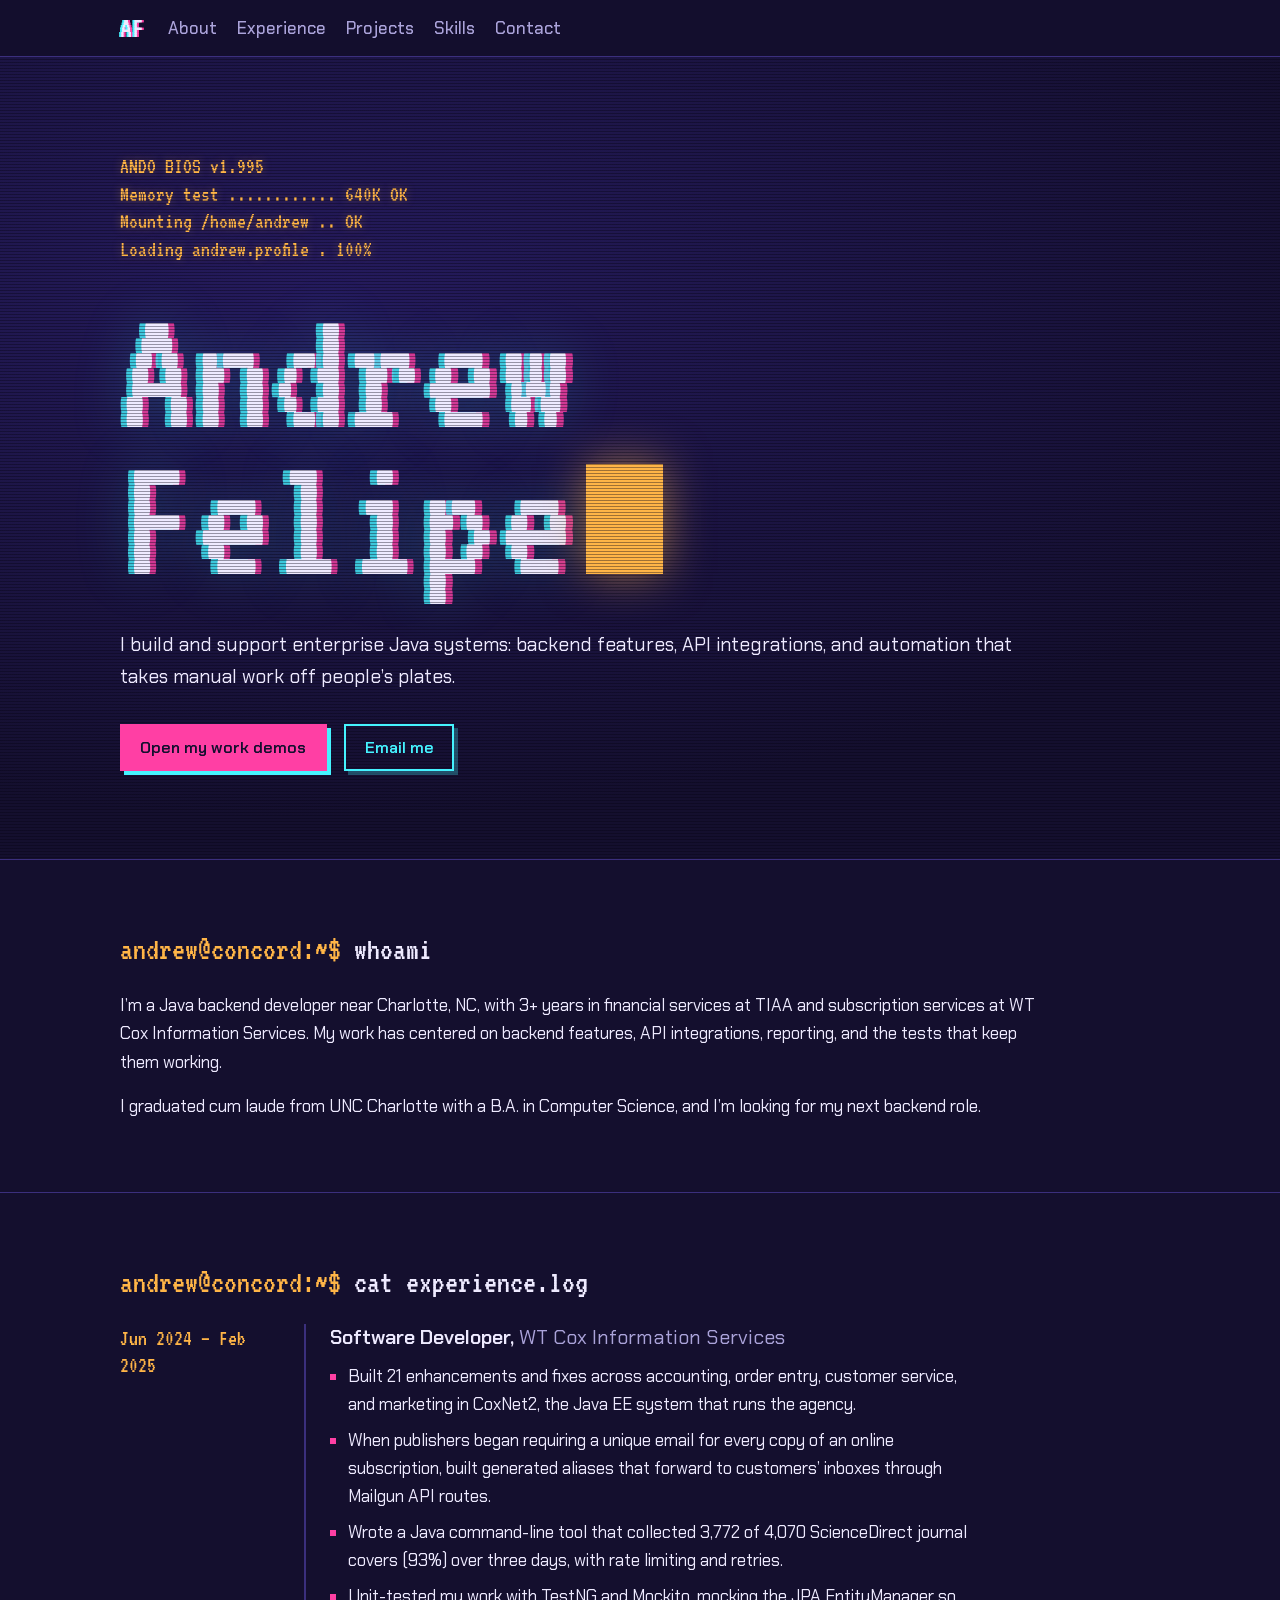
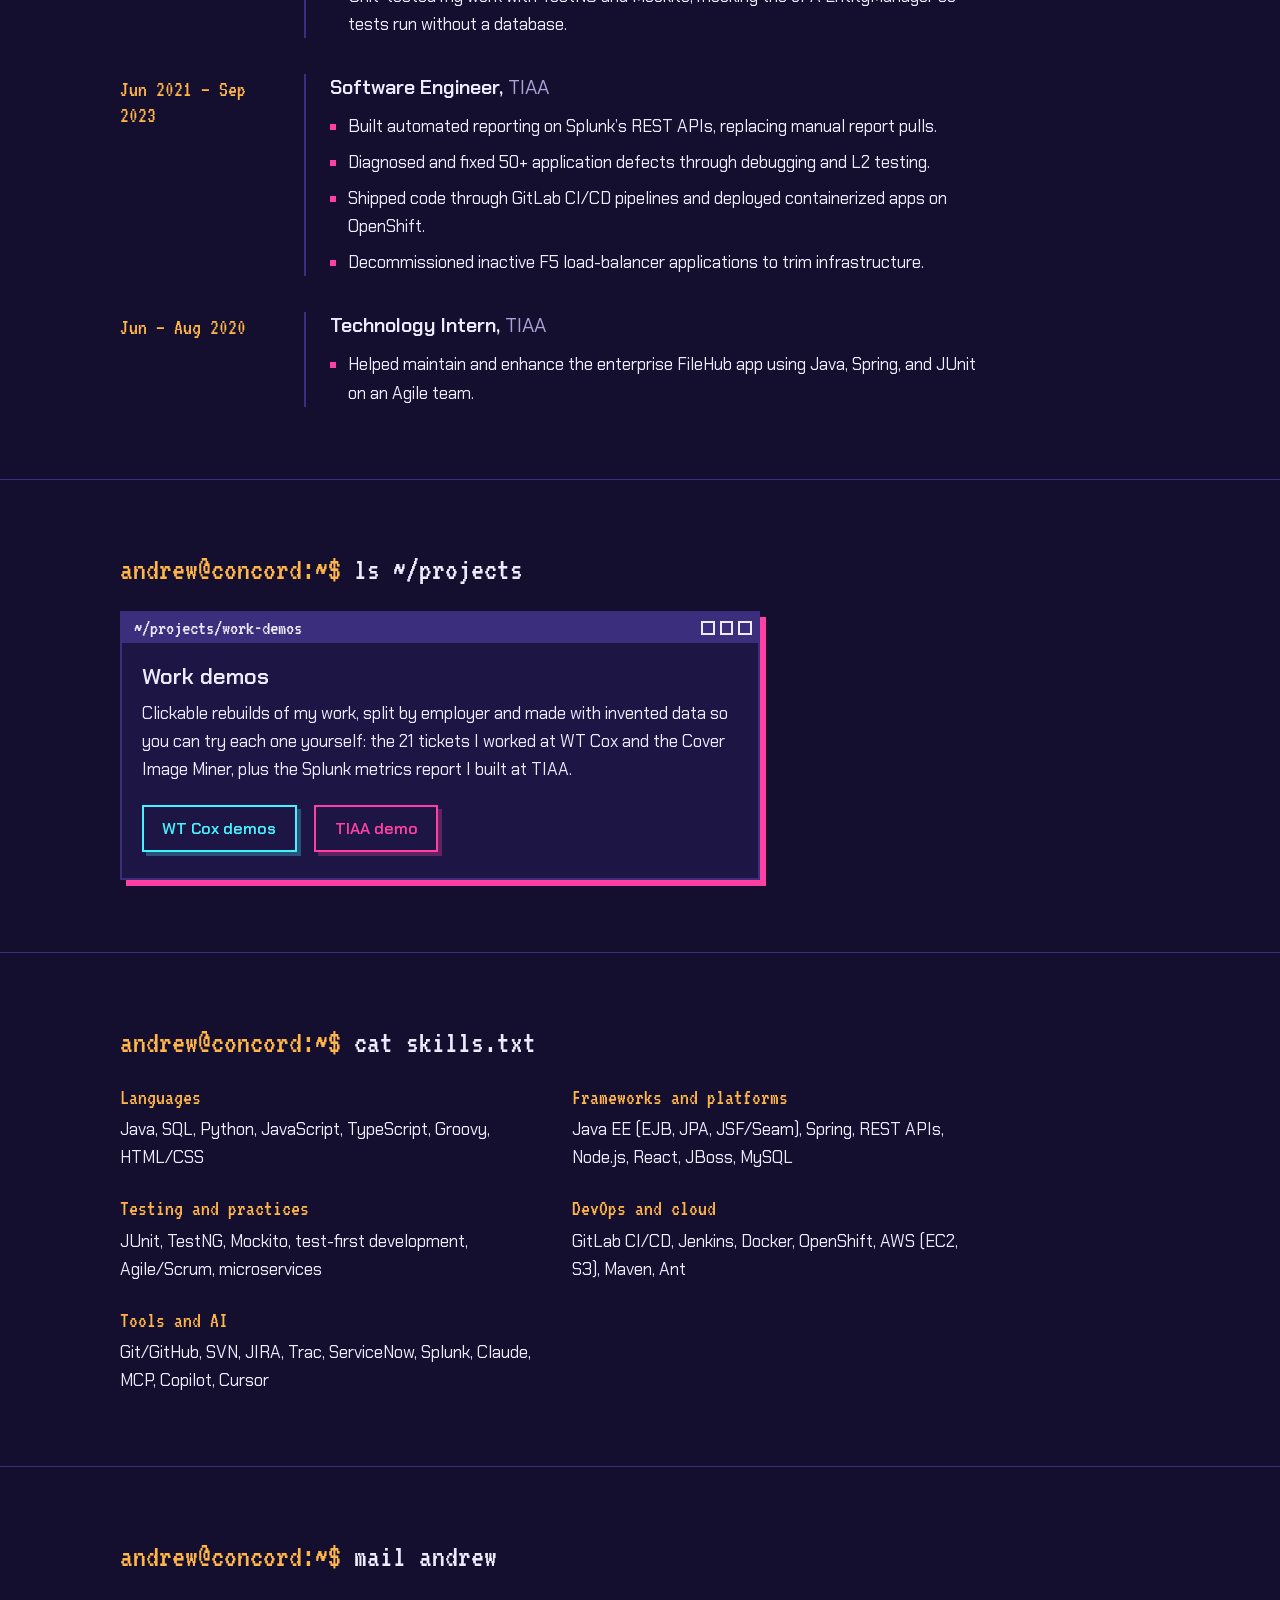
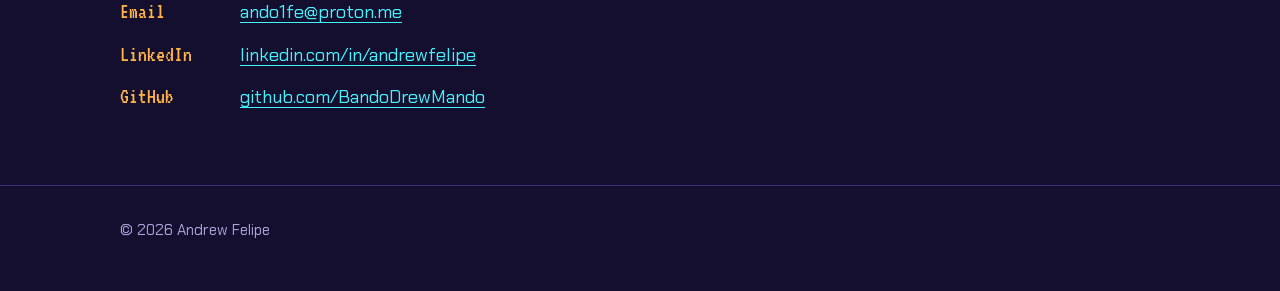
==== index.html @ 65d78625 "Add the TIAA metrics report demo, grouped apart from WT Cox The work demos page now splits by employ" ====
<!doctype html>
<html lang="en">
<head>
<meta charset="utf-8">
<meta name="viewport" content="width=device-width, initial-scale=1">
<title>Andrew Felipe: Java backend developer</title>
<meta name="description" content="Andrew Felipe is a Java backend developer near Charlotte, NC, with experience at TIAA and WT Cox Information Services.">
<meta name="theme-color" content="#140F2E">
<meta property="og:type" content="website">
<meta property="og:title" content="Andrew Felipe: Java backend developer">
<meta property="og:description" content="Enterprise Java, API integrations, and automation. Includes clickable demos of my work.">
<link rel="icon" href="data:image/svg+xml,%3Csvg xmlns='http://www.w3.org/2000/svg' viewBox='0 0 32 32'%3E%3Crect width='32' height='32' fill='%23140F2E'/%3E%3Crect x='6' y='7' width='4' height='18' fill='%2345F3FF'/%3E%3Crect x='10' y='7' width='8' height='4' fill='%2345F3FF'/%3E%3Crect x='10' y='14' width='6' height='4' fill='%2345F3FF'/%3E%3Crect x='20' y='7' width='4' height='18' fill='%23FF3FA4'/%3E%3Crect x='24' y='7' width='4' height='4' fill='%23FF3FA4'/%3E%3Crect x='24' y='14' width='3' height='4' fill='%23FF3FA4'/%3E%3C/svg%3E">
<link rel="preconnect" href="https://fonts.googleapis.com">
<link rel="preconnect" href="https://fonts.gstatic.com" crossorigin>
<link href="https://fonts.googleapis.com/css2?family=Chakra+Petch:wght@400;500;600&family=VT323&display=swap" rel="stylesheet">
<link rel="stylesheet" href="styles.css">
<script>
  (function () {
    var root = document.documentElement;
    try {
      if (!matchMedia('(prefers-reduced-motion: reduce)').matches && !sessionStorage.getItem('booted')) {
        root.classList.add('booting');
        setTimeout(function () { root.classList.remove('booting'); }, 4000);
      }
    } catch (e) {}
  })();
</script>
</head>
<body>
<a class="skip" href="#main">Skip to content</a>

<header class="bar">
  <nav class="wrap nav" aria-label="Sections">
    <a class="mark" href="#top" aria-label="Andrew Felipe, back to top">AF</a>
    <ul>
      <li><a href="#about">About</a></li>
      <li><a href="#experience">Experience</a></li>
      <li><a href="#projects">Projects</a></li>
      <li><a href="#skills">Skills</a></li>
      <li><a href="#contact">Contact</a></li>
    </ul>
  </nav>
</header>

<main id="main">

  <section class="hero" id="top" aria-labelledby="name">
    <div class="wrap">
<pre class="boot" id="boot" aria-hidden="true">ANDO BIOS v1.995
Memory test ............ 640K OK
Mounting /home/andrew .. OK
Loading andrew.profile . 100%</pre>
      <h1 class="name" id="name"><span class="line">Andrew</span> <span class="line">Felipe<span class="cursor" aria-hidden="true"></span></span></h1>
      <p class="lede">I build and support enterprise Java systems: backend features, API integrations, and automation that takes manual work off people&rsquo;s plates.</p>
      <p class="actions">
        <a class="btn primary" href="work-demos/">Open my work demos</a>
        <a class="btn" href="mailto:ando1fe@proton.me">Email me</a>
      </p>
    </div>
  </section>

  <section class="block" id="about">
    <div class="wrap">
      <h2 class="cmd"><span class="sr">About</span><span aria-hidden="true"><span class="ps1">andrew@concord:~$</span> whoami</span></h2>
      <p>I&rsquo;m a Java backend developer near Charlotte, NC, with 3+ years in financial services at TIAA and subscription services at WT Cox Information Services. My work has centered on backend features, API integrations, reporting, and the tests that keep them working.</p>
      <p>I graduated cum laude from UNC Charlotte with a B.A. in Computer Science, and I&rsquo;m looking for my next backend role.</p>
    </div>
  </section>

  <section class="block" id="experience">
    <div class="wrap">
      <h2 class="cmd"><span class="sr">Experience</span><span aria-hidden="true"><span class="ps1">andrew@concord:~$</span> cat experience.log</span></h2>
      <ol class="log">
        <li class="entry">
          <p class="when">Jun 2024 &ndash; Feb 2025</p>
          <div class="what">
            <h3>Software Developer, <span class="org">WT Cox Information Services</span></h3>
            <ul>
              <li>Built 21 enhancements and fixes across accounting, order entry, customer service, and marketing in CoxNet2, the Java EE system that runs the agency.</li>
              <li>When publishers began requiring a unique email for every copy of an online subscription, built generated aliases that forward to customers&rsquo; inboxes through Mailgun API routes.</li>
              <li>Wrote a Java command-line tool that collected 3,772 of 4,070 ScienceDirect journal covers (93%) over three days, with rate limiting and retries.</li>
              <li>Unit-tested my work with TestNG and Mockito, mocking the JPA EntityManager so tests run without a database.</li>
            </ul>
          </div>
        </li>
        <li class="entry">
          <p class="when">Jun 2021 &ndash; Sep 2023</p>
          <div class="what">
            <h3>Software Engineer, <span class="org">TIAA</span></h3>
            <ul>
              <li>Built automated reporting on Splunk&rsquo;s REST APIs, replacing manual report pulls.</li>
              <li>Diagnosed and fixed 50+ application defects through debugging and L2 testing.</li>
              <li>Shipped code through GitLab CI/CD pipelines and deployed containerized apps on OpenShift.</li>
              <li>Decommissioned inactive F5 load-balancer applications to trim infrastructure.</li>
            </ul>
          </div>
        </li>
        <li class="entry">
          <p class="when">Jun &ndash; Aug 2020</p>
          <div class="what">
            <h3>Technology Intern, <span class="org">TIAA</span></h3>
            <ul>
              <li>Helped maintain and enhance the enterprise FileHub app using Java, Spring, and JUnit on an Agile team.</li>
            </ul>
          </div>
        </li>
      </ol>
    </div>
  </section>

  <section class="block" id="projects">
    <div class="wrap">
      <h2 class="cmd"><span class="sr">Projects</span><span aria-hidden="true"><span class="ps1">andrew@concord:~$</span> ls ~/projects</span></h2>
      <article class="window">
        <div class="titlebar" aria-hidden="true"><span>~/projects/work-demos</span><span class="ctrl"><span></span><span></span><span></span></span></div>
        <div class="window-body">
          <h3><a href="work-demos/">Work demos</a></h3>
          <p>Clickable rebuilds of my work, split by employer and made with invented data so you can try each one yourself: the 21 tickets I worked at WT Cox and the Cover Image Miner, plus the Splunk metrics report I built at TIAA.</p>
          <div class="window-actions">
            <a class="btn" href="work-demos/#wtcox">WT Cox demos</a>
            <a class="btn tiaa" href="work-demos/#tiaa">TIAA demo</a>
          </div>
        </div>
      </article>
    </div>
  </section>

  <section class="block" id="skills">
    <div class="wrap">
      <h2 class="cmd"><span class="sr">Skills</span><span aria-hidden="true"><span class="ps1">andrew@concord:~$</span> cat skills.txt</span></h2>
      <dl class="skills">
        <div><dt>Languages</dt><dd>Java, SQL, Python, JavaScript, TypeScript, Groovy, HTML/CSS</dd></div>
        <div><dt>Frameworks and platforms</dt><dd>Java EE (EJB, JPA, JSF/Seam), Spring, REST APIs, Node.js, React, JBoss, MySQL</dd></div>
        <div><dt>Testing and practices</dt><dd>JUnit, TestNG, Mockito, test-first development, Agile/Scrum, microservices</dd></div>
        <div><dt>DevOps and cloud</dt><dd>GitLab CI/CD, Jenkins, Docker, OpenShift, AWS (EC2, S3), Maven, Ant</dd></div>
        <div><dt>Tools and AI</dt><dd>Git/GitHub, SVN, JIRA, Trac, ServiceNow, Splunk, Claude, MCP, Copilot, Cursor</dd></div>
      </dl>
    </div>
  </section>

  <section class="block" id="contact">
    <div class="wrap">
      <h2 class="cmd"><span class="sr">Contact</span><span aria-hidden="true"><span class="ps1">andrew@concord:~$</span> mail andrew</span></h2>
      <ul class="links">
        <li><span class="k">Email</span><a href="mailto:ando1fe@proton.me">ando1fe@proton.me</a></li>
        <li><span class="k">LinkedIn</span><a href="https://www.linkedin.com/in/andrewfelipe/">linkedin.com/in/andrewfelipe</a></li>
        <li><span class="k">GitHub</span><a href="https://github.com/BandoDrewMando">github.com/BandoDrewMando</a></li>
      </ul>
    </div>
  </section>

</main>

<footer class="wrap foot">&copy; 2026 Andrew Felipe</footer>

<script src="app.js"></script>
<!-- Page view counts at andrewfelipe.goatcounter.com (no cookies) -->
<script data-goatcounter="https://andrewfelipe.goatcounter.com/count" async src="https://gc.zgo.at/count.js"></script>
</body>
</html>
---- styles.css ----
:root {
  --glass: #140F2E;
  --panel: #1D1645;
  --wire: #3B2F7D;
  --text: #EEEAFF;
  --dim: #ABA3DA;
  --amber: #FFB547;
  --cyan: #45F3FF;
  --magenta: #FF3FA4;
  --pixel: "VT323", "DejaVu Sans Mono", ui-monospace, monospace;
  --sans: "Chakra Petch", system-ui, -apple-system, "Segoe UI", Roboto, sans-serif;
  color-scheme: dark;
}

*, *::before, *::after { box-sizing: border-box; }

html {
  scroll-behavior: smooth;
  scroll-padding-top: 4.5rem;
  -webkit-text-size-adjust: 100%;
}

body {
  margin: 0;
  background: var(--glass);
  color: var(--text);
  font: 400 1.0625rem/1.65 var(--sans);
}

::selection { background: var(--magenta); color: var(--glass); }

a {
  color: var(--cyan);
  text-decoration-thickness: 1px;
  text-underline-offset: .2em;
}
a:hover { text-decoration-thickness: 2px; }
:focus-visible { outline: 2px solid var(--cyan); outline-offset: 3px; }

.wrap { max-width: 1080px; margin-inline: auto; padding-inline: 20px; }

.skip { position: absolute; left: -999px; top: .75rem; z-index: 100; padding: .5rem .75rem; background: var(--panel); }
.skip:focus { left: 1rem; }

.sr {
  position: absolute; width: 1px; height: 1px; margin: -1px; padding: 0;
  overflow: hidden; clip: rect(0 0 0 0); white-space: nowrap; border: 0;
}

/* ---- Header ---- */
.bar {
  position: sticky; top: 0; z-index: 40;
  background: rgba(20, 15, 46, .92);
  backdrop-filter: blur(8px);
  border-bottom: 1px solid var(--wire);
}
.nav { display: flex; align-items: center; gap: 1.5rem; min-height: 3.5rem; }
.mark {
  flex: none;
  font: 1.9rem/1 var(--pixel);
  color: var(--text);
  text-decoration: none;
  text-shadow: -2px 0 var(--cyan), 2px 0 var(--magenta);
}
.nav ul {
  display: flex; gap: 1.25rem;
  margin: 0; padding: 0; list-style: none;
  overflow-x: auto; scrollbar-width: none;
}
.nav ul::-webkit-scrollbar { display: none; }
.nav li a {
  display: block; padding: .3rem 0;
  color: var(--dim); font-weight: 500; white-space: nowrap; text-decoration: none;
}
.nav li a:hover { color: var(--text); }

/* ---- Hero: the CRT screen ---- */
.hero {
  position: relative;
  overflow: hidden;
  padding-block: clamp(2.75rem, 8vw, 6rem) clamp(3rem, 8vw, 5.5rem);
  border-bottom: 1px solid var(--wire);
  background: radial-gradient(120% 90% at 25% 30%, #251B5E 0%, var(--glass) 72%);
}
.hero::after {
  content: "";
  position: absolute; inset: 0;
  pointer-events: none;
  background: repeating-linear-gradient(to bottom, transparent 0 2px, rgba(6, 3, 20, .38) 2px 3px);
}
.boot {
  margin: 0 0 2.25rem;
  min-height: 5em;
  font: 1.375rem/1.25 var(--pixel);
  color: var(--amber);
  white-space: pre-wrap;
  text-shadow: 0 0 .45em rgba(255, 181, 71, .35);
}
.name {
  margin: 0;
  font: 400 clamp(4.75rem, 17vw, 11.5rem)/.8 var(--pixel);
  letter-spacing: .01em;
  color: var(--text);
  text-shadow:
    -.035em 0 rgba(69, 243, 255, .8),
    .035em 0 rgba(255, 63, 164, .8),
    0 0 .3em rgba(69, 243, 255, .25);
}
.name .line { display: block; }
.cursor {
  display: inline-block;
  width: .42em; height: .6em;
  margin-left: .06em;
  background: var(--amber);
  box-shadow: 0 0 .25em rgba(255, 181, 71, .6);
  animation: blink 1.05s steps(1) infinite;
}
@keyframes blink { 50% { opacity: 0; } }

.lede { max-width: 58rem; margin: 2.25rem 0 0; font-size: 1.1875rem; }
.actions { display: flex; flex-wrap: wrap; gap: .9rem 1.1rem; margin: 2rem 0 0; }
/* Scanlines run over the boot text and name; reading text and buttons stay crisp */
.lede, .actions { position: relative; z-index: 1; }

.name, .lede, .actions { transition: opacity .35s ease; }
.booting .name, .booting .lede, .booting .actions { opacity: 0; }
.glitch .name { animation: glitch .6s steps(2) 1; }
@keyframes glitch {
  0%   { clip-path: inset(0 0 0 0); text-shadow: -.09em 0 var(--cyan), .09em 0 var(--magenta); }
  20%  { clip-path: inset(12% 0 52% 0); transform: translateX(-.03em) skewX(-8deg); }
  40%  { clip-path: inset(48% 0 10% 0); transform: translateX(.04em); }
  60%  { clip-path: inset(26% 0 30% 0); transform: translateX(-.015em) skewX(5deg); }
  80%  { clip-path: inset(0 0 0 0); transform: none; text-shadow: -.05em 0 var(--cyan), .05em 0 var(--magenta); }
  100% { clip-path: inset(0 0 0 0); transform: none; }
}

/* ---- Buttons ---- */
.btn {
  display: inline-block;
  padding: .85rem 1.15rem;
  border: 2px solid var(--cyan);
  color: var(--cyan);
  background: transparent;
  font: 600 1rem/1 var(--sans);
  text-decoration: none;
  box-shadow: 4px 4px 0 rgba(69, 243, 255, .28);
  transition: transform .12s ease, box-shadow .12s ease;
}
.btn:hover { transform: translate(-2px, -2px); box-shadow: 6px 6px 0 rgba(69, 243, 255, .4); }
.btn:active { transform: translate(2px, 2px); box-shadow: 2px 2px 0 rgba(69, 243, 255, .4); }
.btn.primary { background: var(--magenta); border-color: var(--magenta); color: var(--glass); box-shadow: 4px 4px 0 var(--cyan); }
.btn.primary:hover { box-shadow: 6px 6px 0 var(--cyan); }
.btn.primary:active { box-shadow: 2px 2px 0 var(--cyan); }

/* ---- Sections ---- */
.block { padding-block: clamp(3rem, 7vw, 4.5rem); border-bottom: 1px solid var(--wire); }
.cmd { margin: 0 0 1.5rem; font: 400 2rem/1.1 var(--pixel); overflow-wrap: anywhere; }
.ps1 { color: var(--amber); }
.block p { max-width: 58rem; margin: 0 0 1rem; }
.block p:last-child { margin-bottom: 0; }

/* Experience: a log, newest first */
.log { max-width: 54rem; margin: 0; padding: 0; list-style: none; }
.entry { display: grid; grid-template-columns: 10rem minmax(0, 1fr); gap: 0 1.5rem; padding-bottom: 2.25rem; }
.entry:last-child { padding-bottom: 0; }
.block .when { margin: .1rem 0 0; font: 1.375rem/1.2 var(--pixel); color: var(--amber); }
.what { padding-left: 1.5rem; border-left: 2px solid var(--wire); }
.what h3 { margin: 0; font: 600 1.25rem/1.3 var(--sans); }
.org { font-weight: 400; color: var(--dim); }
.block .ctx { margin: .35rem 0 0; color: var(--dim); font-size: .975rem; }
.what ul { margin: .75rem 0 0; padding-left: 1.1rem; list-style: square; }
.what li { margin: 0 0 .5rem; }
.what li:last-child { margin-bottom: 0; }
.what li::marker { color: var(--magenta); }

/* Projects: one 90s app window */
.window { max-width: 40rem; border: 2px solid var(--wire); background: var(--panel); box-shadow: 6px 6px 0 var(--magenta); }
.titlebar {
  display: flex; align-items: center; justify-content: space-between; gap: 1rem;
  padding: .3rem .4rem .3rem .75rem;
  background: var(--wire);
  font: 1.3rem/1 var(--pixel);
}
.ctrl { display: flex; gap: .3rem; }
.ctrl span { display: block; width: .85rem; height: .85rem; border: 2px solid var(--text); }
.window-body { padding: 1.25rem 1.25rem 1.6rem; }
.window h3 { margin: 0 0 .5rem; font: 600 1.375rem/1.25 var(--sans); }
.window h3 a { color: var(--text); text-decoration: none; }
.window h3 a:hover { text-decoration: underline; }
.block .window p { margin-bottom: 1.4rem; }
.window-actions { display: flex; flex-wrap: wrap; gap: .9rem 1.1rem; }
.btn.tiaa { border-color: var(--magenta); color: var(--magenta); box-shadow: 4px 4px 0 rgba(255, 63, 164, .3); }
.btn.tiaa:hover { box-shadow: 6px 6px 0 rgba(255, 63, 164, .42); }

/* Skills */
.skills { display: grid; grid-template-columns: repeat(2, minmax(0, 1fr)); gap: 1.5rem 2.5rem; max-width: 54rem; margin: 0; }
.skills dt { font: 1.375rem/1.2 var(--pixel); color: var(--amber); }
.skills dd { margin: .3rem 0 0; }

/* Contact */
.links { display: grid; gap: .8rem; margin: 0; padding: 0; list-style: none; }
.links li { display: grid; grid-template-columns: 6.5rem minmax(0, 1fr); align-items: baseline; gap: 1rem; }
.links .k { font: 1.375rem/1 var(--pixel); color: var(--amber); }
.links a { font-size: 1.125rem; overflow-wrap: anywhere; }

.foot { padding-block: 2rem 3rem; color: var(--dim); font-size: .9375rem; }

/* ---- Small screens ---- */
@media (max-width: 40rem) {
  .nav { gap: .9rem; }
  .nav ul {
    gap: .9rem;
    padding-right: 2.5rem;
    -webkit-mask-image: linear-gradient(to right, #000 80%, transparent);
    mask-image: linear-gradient(to right, #000 80%, transparent);
  }
  .nav li a { font-size: .95rem; }
  .boot { font-size: 1.15rem; }
  .cmd { font-size: 1.75rem; }
  .entry { grid-template-columns: 1fr; }
  .block .when { margin: 0 0 .4rem; }
  .what { padding-left: 1rem; }
  .skills { grid-template-columns: 1fr; }
  .links li { grid-template-columns: 1fr; gap: .1rem; }
}

@media (prefers-reduced-motion: reduce) {
  html { scroll-behavior: auto; }
  .cursor, .glitch .name { animation: none; }
  .name, .lede, .actions, .btn { transition: none; }
}
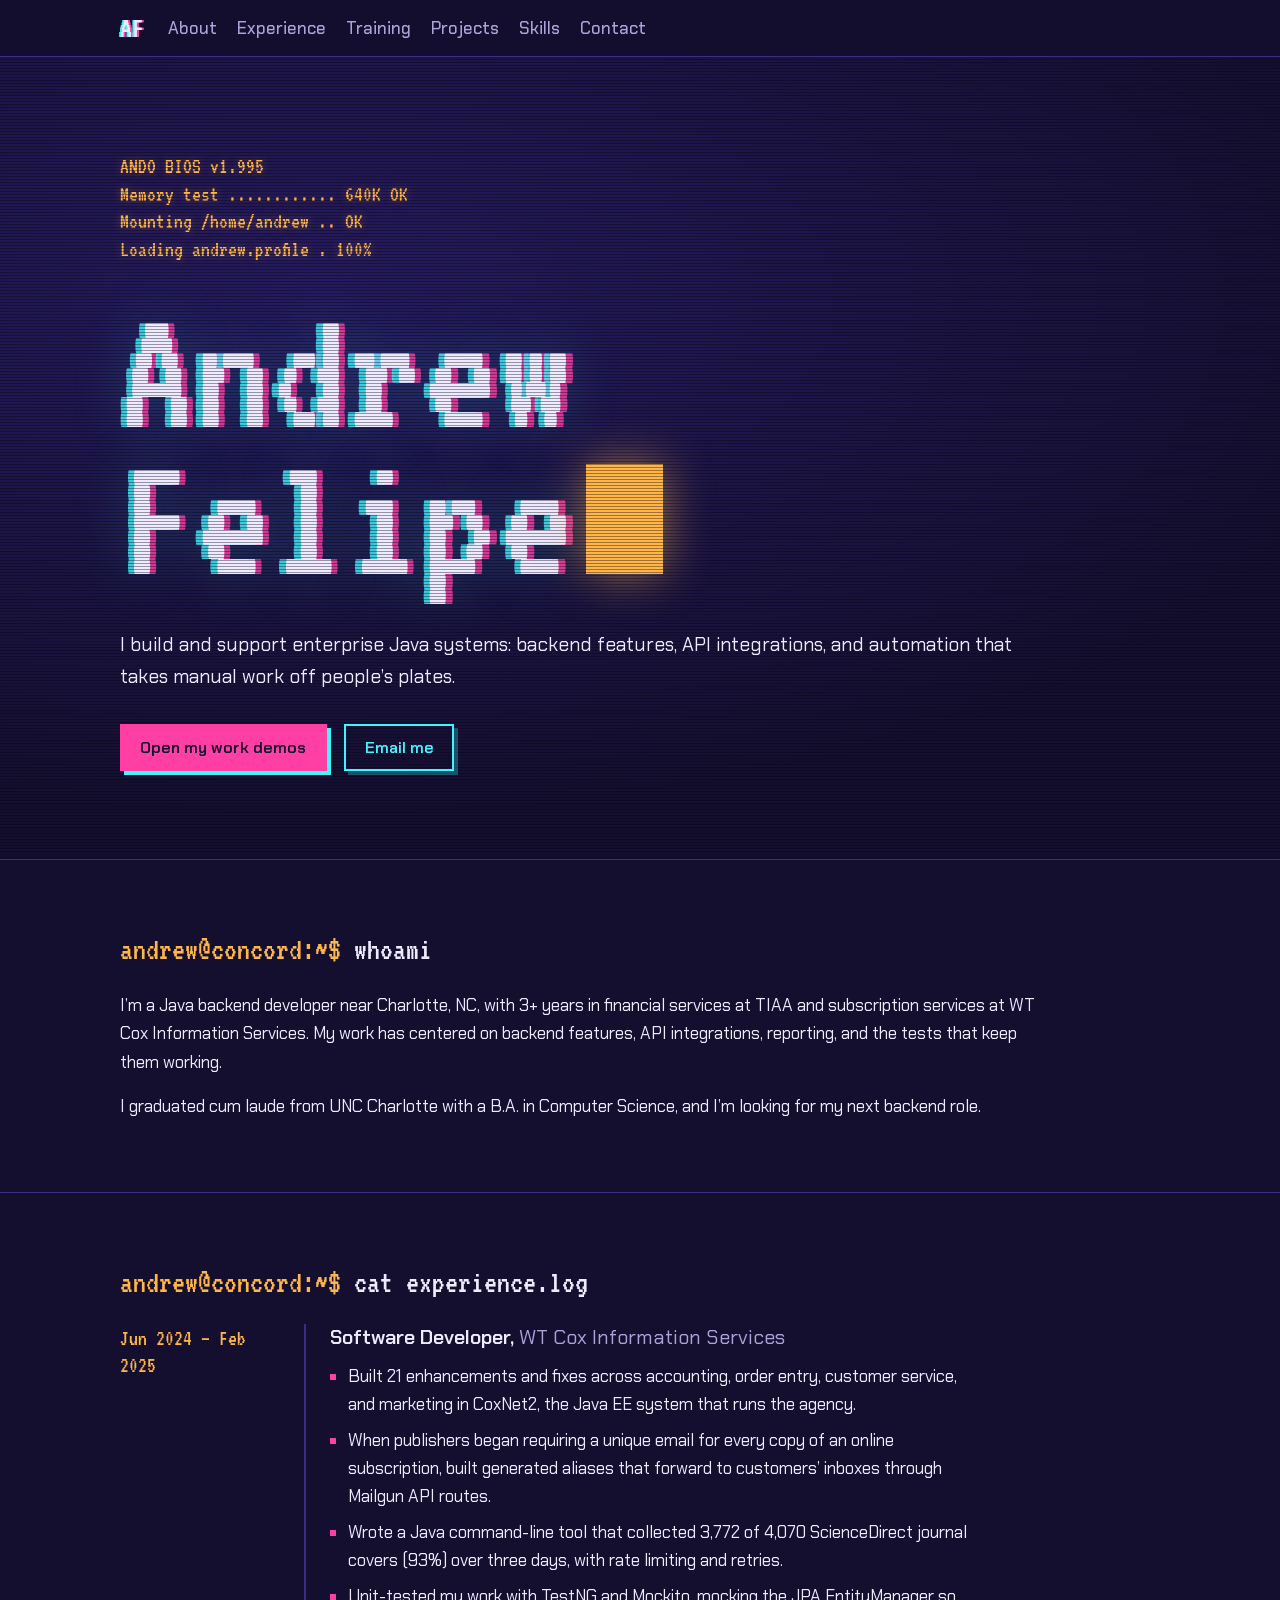
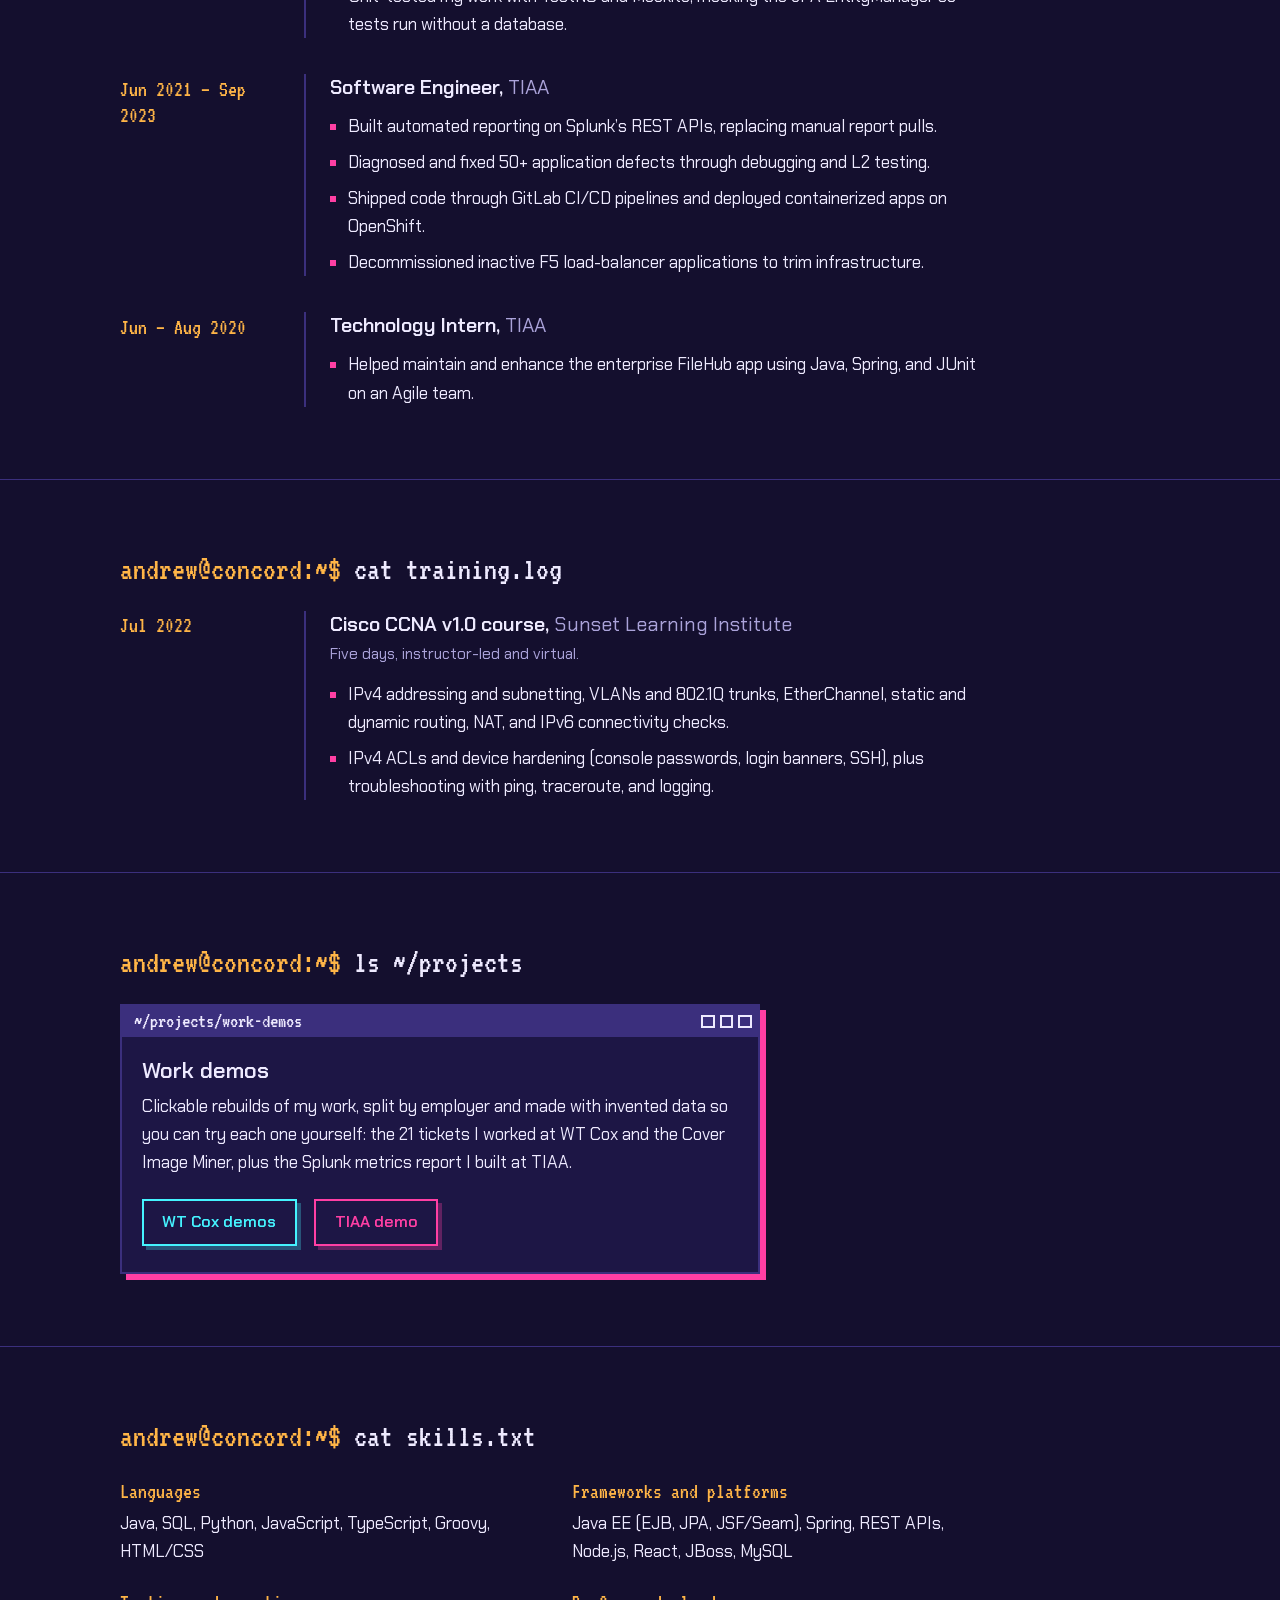
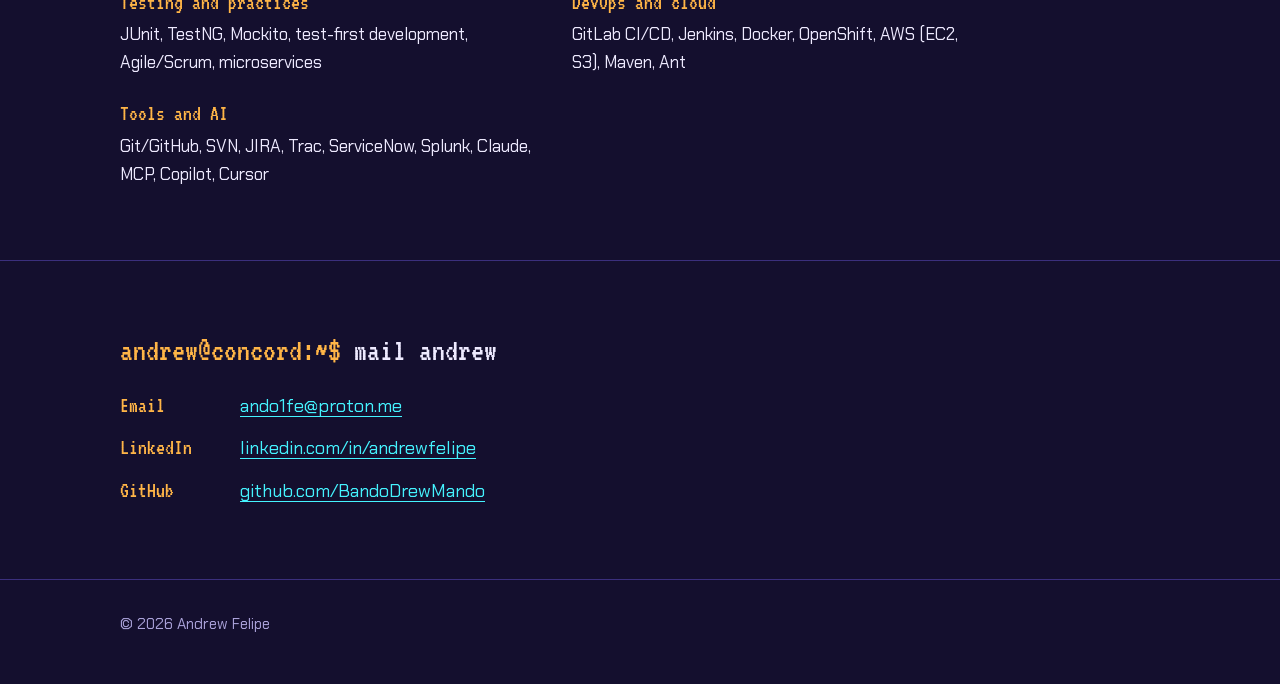
==== commit ace4b57b: "Add the July 2022 Cisco CCNA course as training The home page gets a training log after Experience, " ====
--- a/index.html
+++ b/index.html
@@ -35,6 +35,7 @@
     <ul>
       <li><a href="#about">About</a></li>
       <li><a href="#experience">Experience</a></li>
+      <li><a href="#training">Training</a></li>
       <li><a href="#projects">Projects</a></li>
       <li><a href="#skills">Skills</a></li>
       <li><a href="#contact">Contact</a></li>
@@ -108,6 +109,25 @@
     </div>
   </section>
 
+  <section class="block" id="training">
+    <div class="wrap">
+      <h2 class="cmd"><span class="sr">Training</span><span aria-hidden="true"><span class="ps1">andrew@concord:~$</span> cat training.log</span></h2>
+      <ol class="log">
+        <li class="entry">
+          <p class="when">Jul 2022</p>
+          <div class="what">
+            <h3>Cisco CCNA v1.0 course, <span class="org">Sunset Learning Institute</span></h3>
+            <p class="ctx">Five days, instructor-led and virtual.</p>
+            <ul>
+              <li>IPv4 addressing and subnetting, VLANs and 802.1Q trunks, EtherChannel, static and dynamic routing, NAT, and IPv6 connectivity checks.</li>
+              <li>IPv4 ACLs and device hardening (console passwords, login banners, SSH), plus troubleshooting with ping, traceroute, and logging.</li>
+            </ul>
+          </div>
+        </li>
+      </ol>
+    </div>
+  </section>
+
   <section class="block" id="projects">
     <div class="wrap">
       <h2 class="cmd"><span class="sr">Projects</span><span aria-hidden="true"><span class="ps1">andrew@concord:~$</span> ls ~/projects</span></h2>
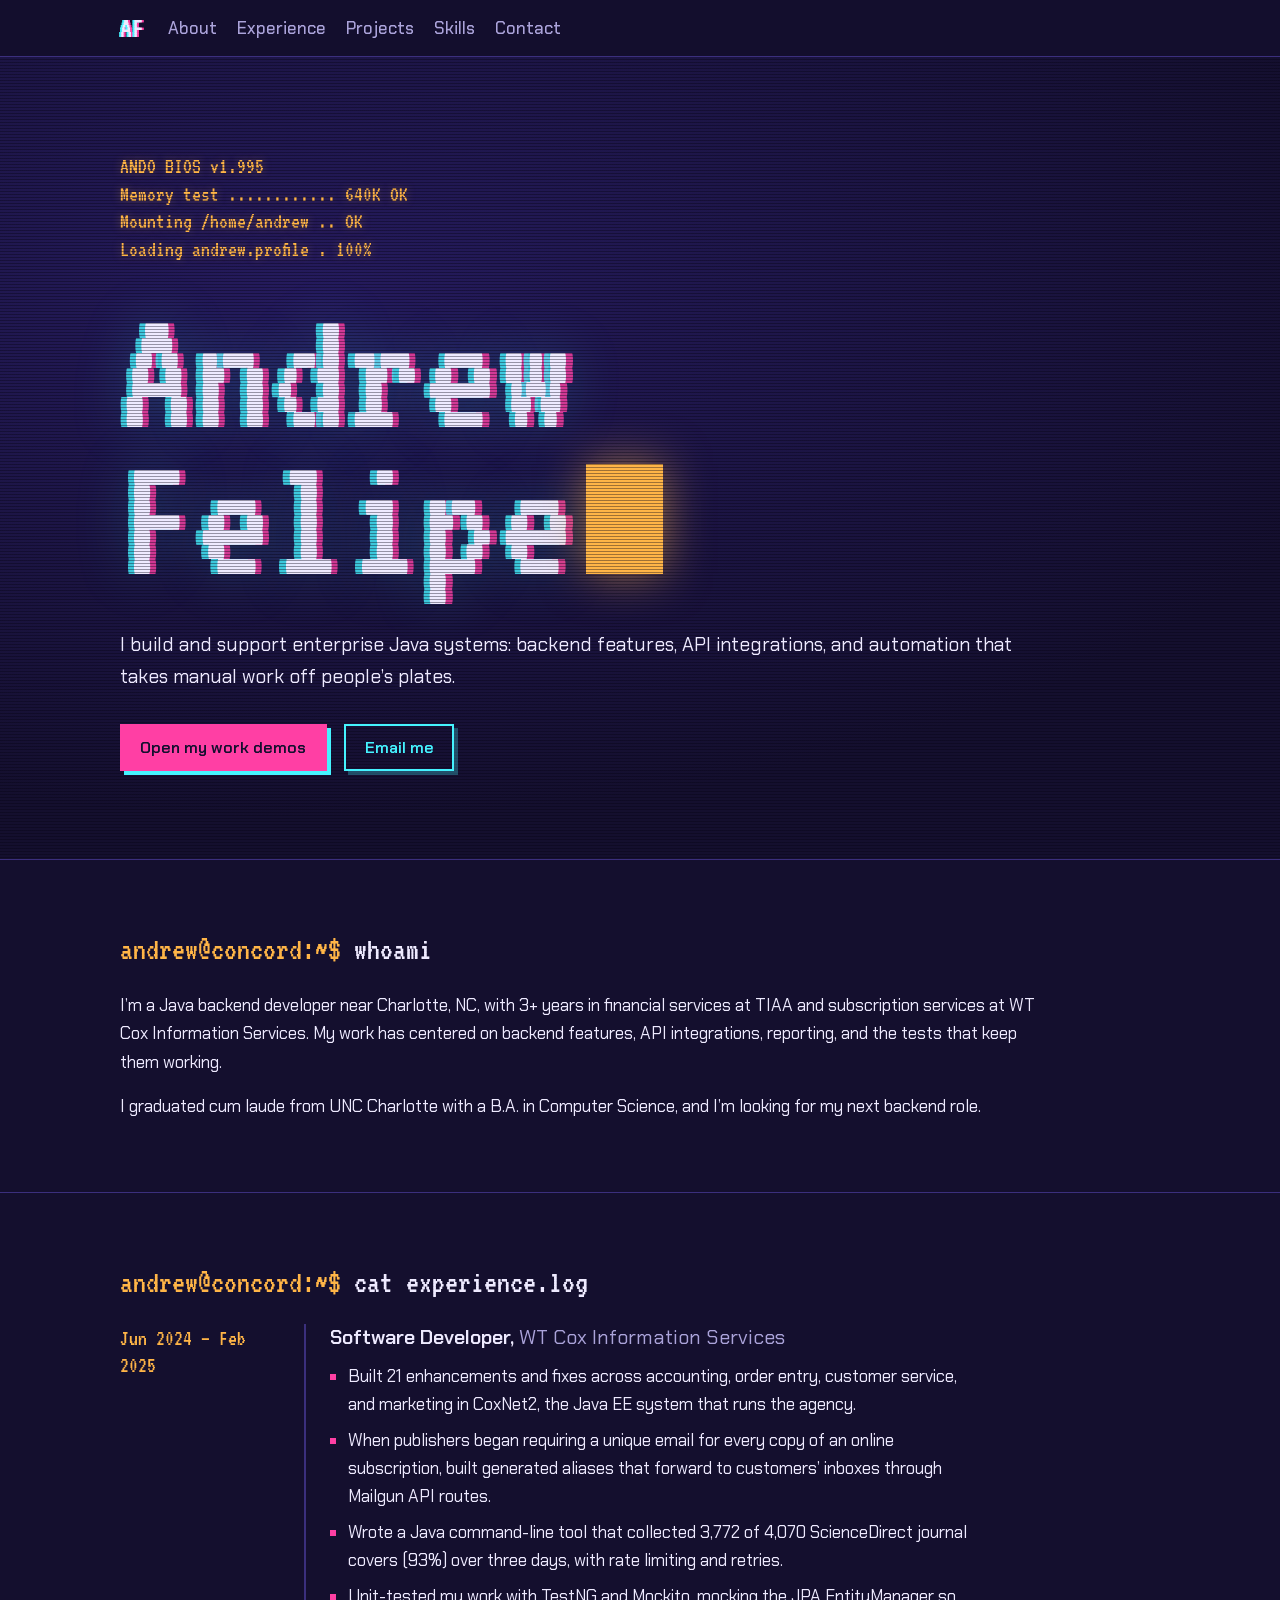
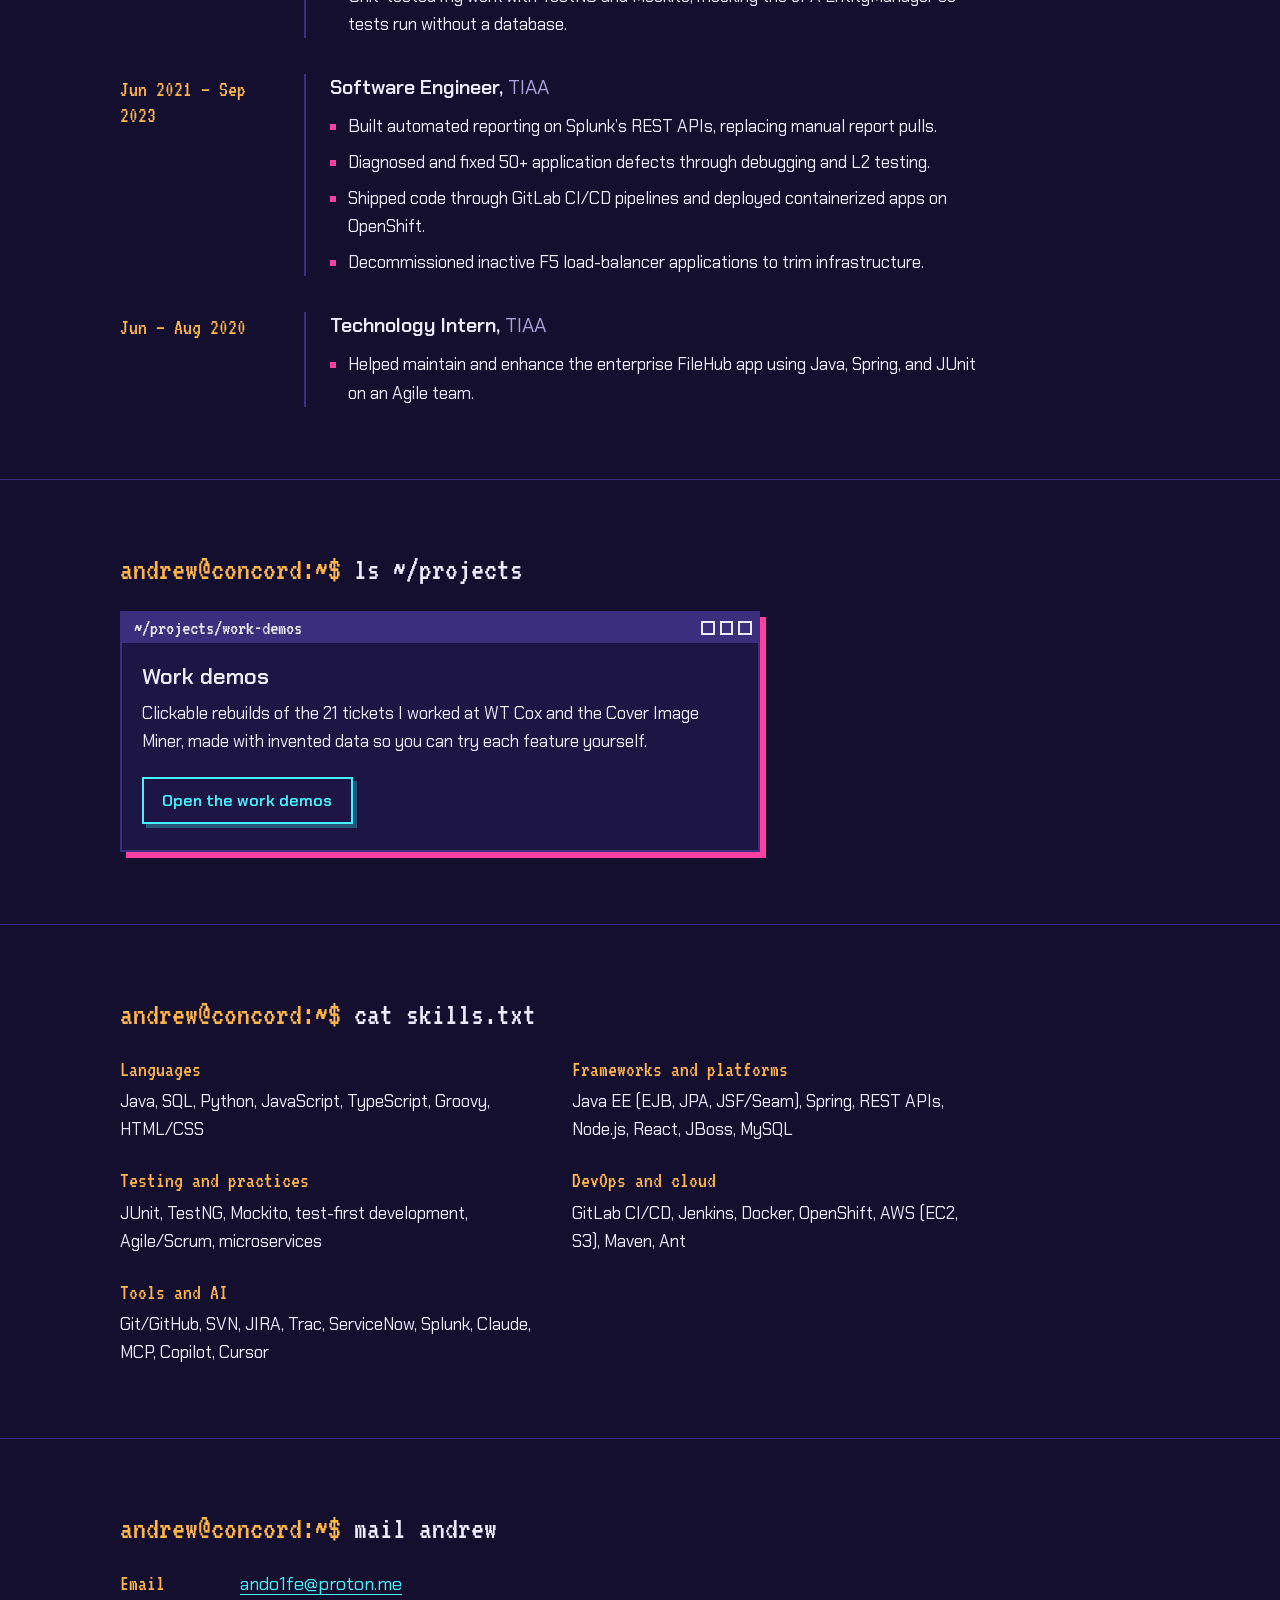
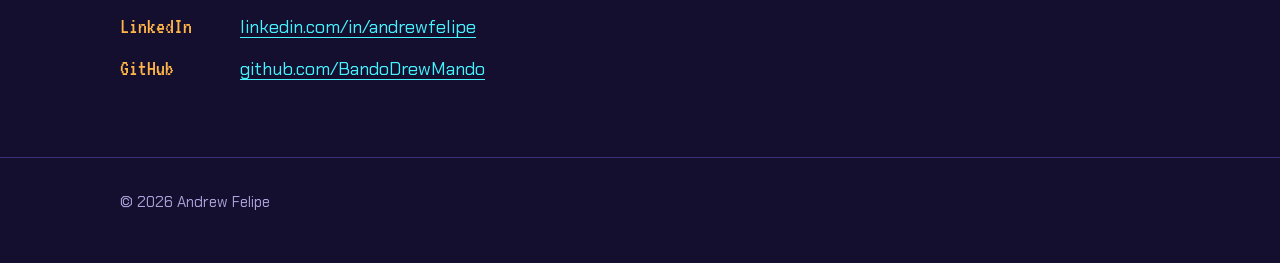
==== commit 72695957: "Add Metricool tracker to both pages Loads Metricool's tracking script next to GoatCounter on the hom" ====
--- a/index.html
+++ b/index.html
@@ -35,7 +35,6 @@
     <ul>
       <li><a href="#about">About</a></li>
       <li><a href="#experience">Experience</a></li>
-      <li><a href="#training">Training</a></li>
       <li><a href="#projects">Projects</a></li>
       <li><a href="#skills">Skills</a></li>
       <li><a href="#contact">Contact</a></li>
@@ -109,25 +108,6 @@
     </div>
   </section>
 
-  <section class="block" id="training">
-    <div class="wrap">
-      <h2 class="cmd"><span class="sr">Training</span><span aria-hidden="true"><span class="ps1">andrew@concord:~$</span> cat training.log</span></h2>
-      <ol class="log">
-        <li class="entry">
-          <p class="when">Jul 2022</p>
-          <div class="what">
-            <h3>Cisco CCNA v1.0 course, <span class="org">Sunset Learning Institute</span></h3>
-            <p class="ctx">Five days, instructor-led and virtual.</p>
-            <ul>
-              <li>IPv4 addressing and subnetting, VLANs and 802.1Q trunks, EtherChannel, static and dynamic routing, NAT, and IPv6 connectivity checks.</li>
-              <li>IPv4 ACLs and device hardening (console passwords, login banners, SSH), plus troubleshooting with ping, traceroute, and logging.</li>
-            </ul>
-          </div>
-        </li>
-      </ol>
-    </div>
-  </section>
-
   <section class="block" id="projects">
     <div class="wrap">
       <h2 class="cmd"><span class="sr">Projects</span><span aria-hidden="true"><span class="ps1">andrew@concord:~$</span> ls ~/projects</span></h2>
@@ -135,11 +115,8 @@
         <div class="titlebar" aria-hidden="true"><span>~/projects/work-demos</span><span class="ctrl"><span></span><span></span><span></span></span></div>
         <div class="window-body">
           <h3><a href="work-demos/">Work demos</a></h3>
-          <p>Clickable rebuilds of my work, split by employer and made with invented data so you can try each one yourself: the 21 tickets I worked at WT Cox and the Cover Image Miner, plus the Splunk metrics report I built at TIAA.</p>
-          <div class="window-actions">
-            <a class="btn" href="work-demos/#wtcox">WT Cox demos</a>
-            <a class="btn tiaa" href="work-demos/#tiaa">TIAA demo</a>
-          </div>
+          <p>Clickable rebuilds of the 21 tickets I worked at WT Cox and the Cover Image Miner, made with invented data so you can try each feature yourself.</p>
+          <a class="btn" href="work-demos/">Open the work demos</a>
         </div>
       </article>
     </div>
@@ -176,5 +153,12 @@
 <script src="app.js"></script>
 <!-- Page view counts at andrewfelipe.goatcounter.com (no cookies) -->
 <script data-goatcounter="https://andrewfelipe.goatcounter.com/count" async src="https://gc.zgo.at/count.js"></script>
+<!-- Metricool tracker; skips browsers opted out with #toggle-goatcounter -->
+<script>
+  (function () {
+    try { if (localStorage.getItem('skipgc') === 't' || location.hash === '#toggle-goatcounter') return; } catch (e) {}
+    function loadScript(a){var b=document.getElementsByTagName("head")[0],c=document.createElement("script");c.type="text/javascript",c.src="https://tracker.metricool.com/resources/be.js",c.onreadystatechange=a,c.onload=a,b.appendChild(c)}loadScript(function(){beTracker.t({hash:"5af058e62d5480731baa67cbe3b12c4c"})});
+  })();
+</script>
 </body>
 </html>
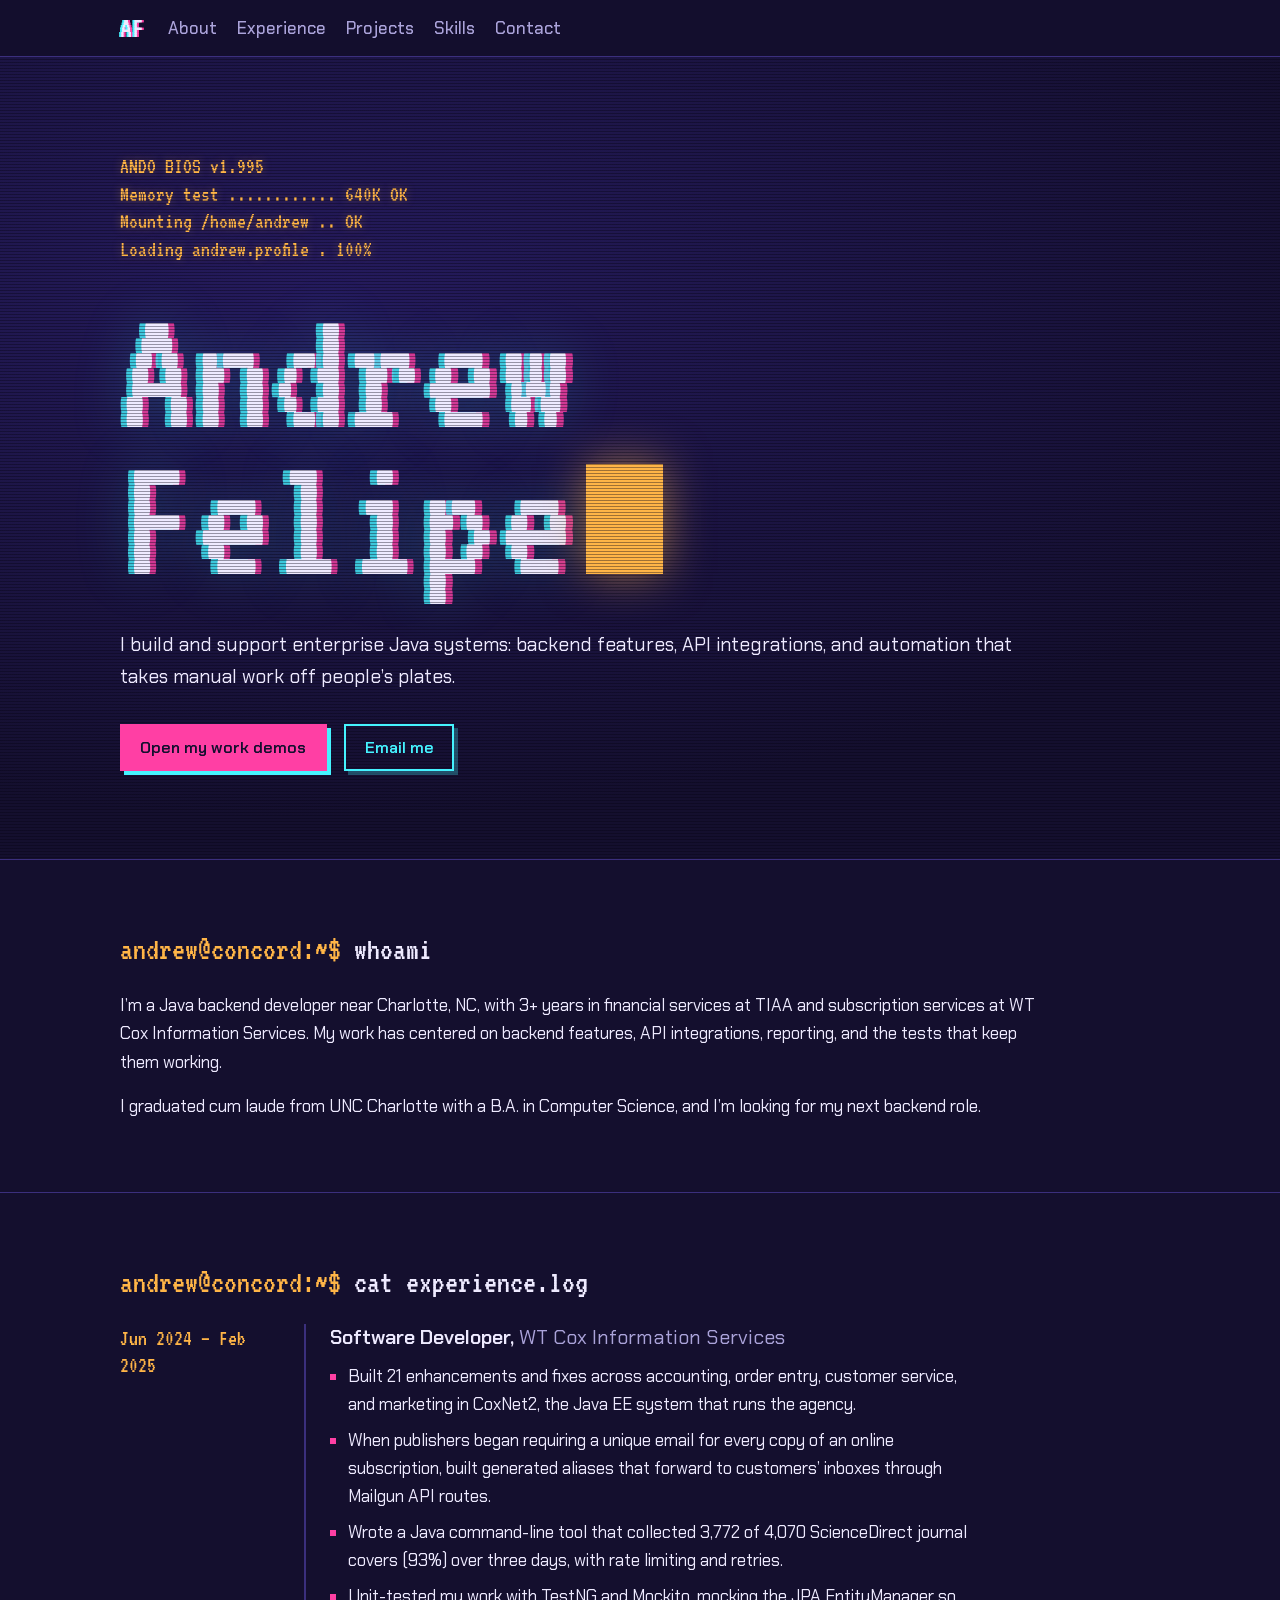
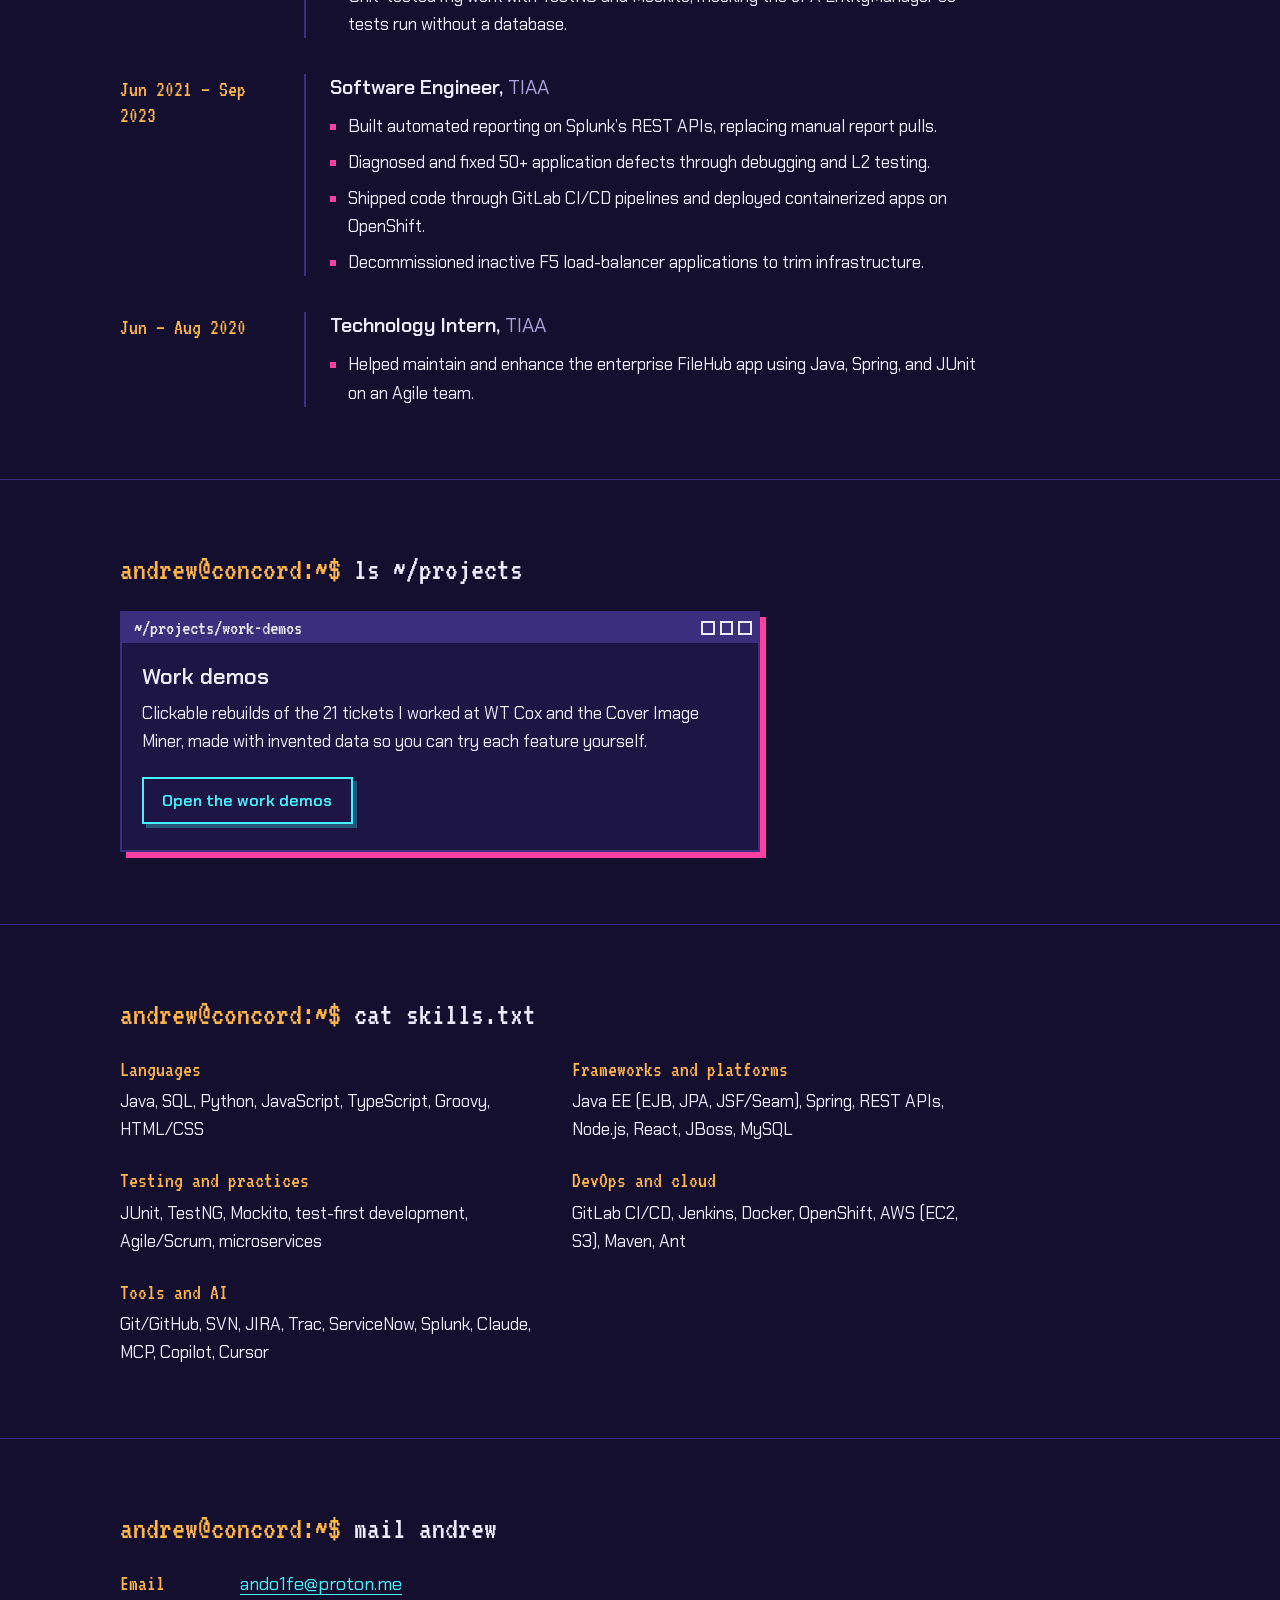
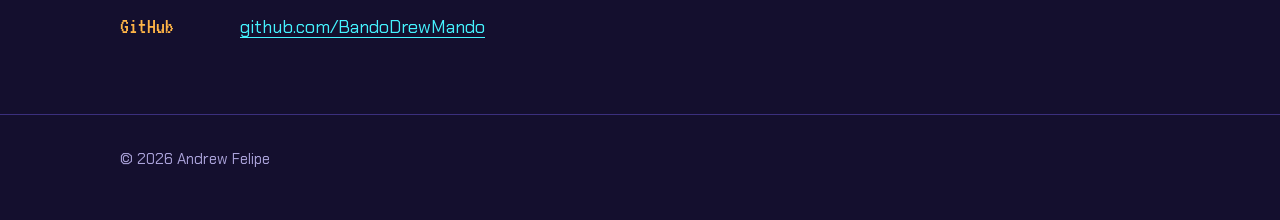
==== commit d5b26c1a: "Remove LinkedIn links from the home and work demos pages Co-Authored-By: Claude Opus 5.5 <noreply@an" ====
--- a/index.html
+++ b/index.html
@@ -140,7 +140,6 @@
       <h2 class="cmd"><span class="sr">Contact</span><span aria-hidden="true"><span class="ps1">andrew@concord:~$</span> mail andrew</span></h2>
       <ul class="links">
         <li><span class="k">Email</span><a href="mailto:ando1fe@proton.me">ando1fe@proton.me</a></li>
-        <li><span class="k">LinkedIn</span><a href="https://www.linkedin.com/in/andrewfelipe/">linkedin.com/in/andrewfelipe</a></li>
         <li><span class="k">GitHub</span><a href="https://github.com/BandoDrewMando">github.com/BandoDrewMando</a></li>
       </ul>
     </div>
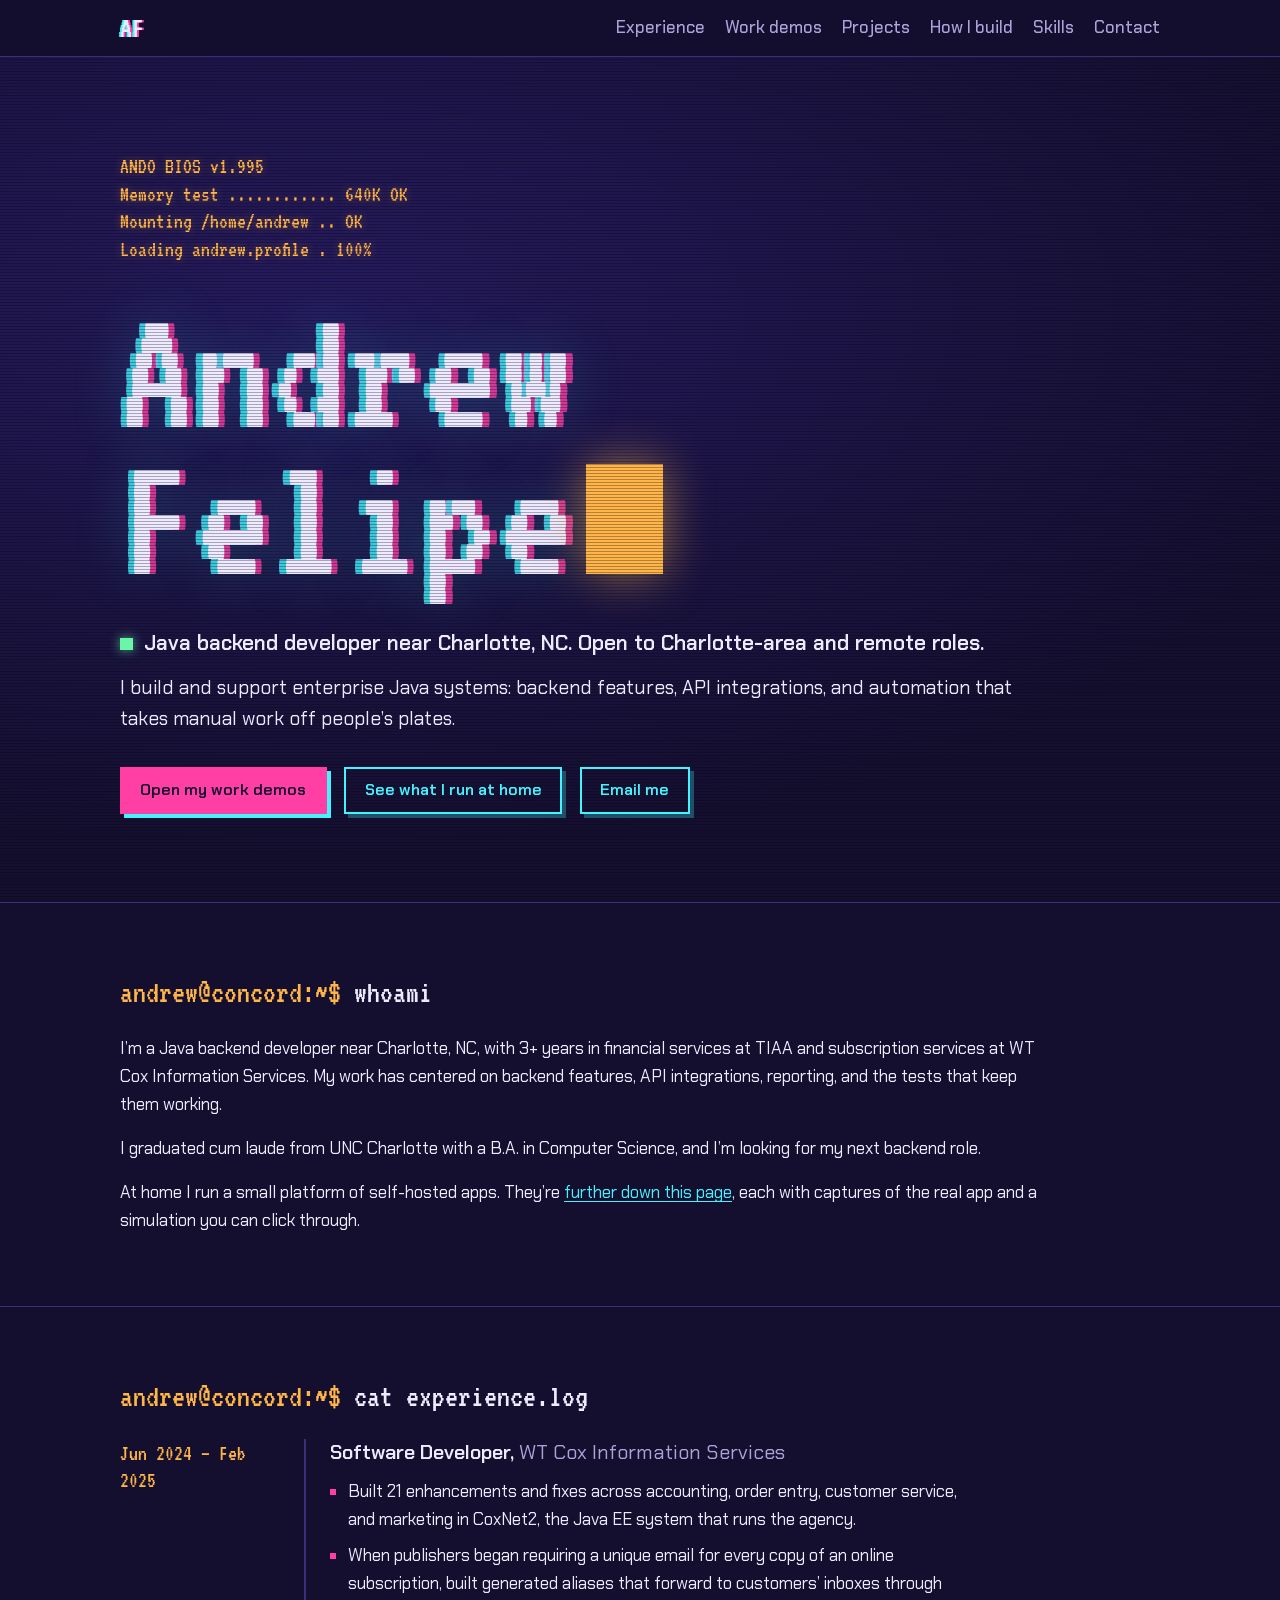
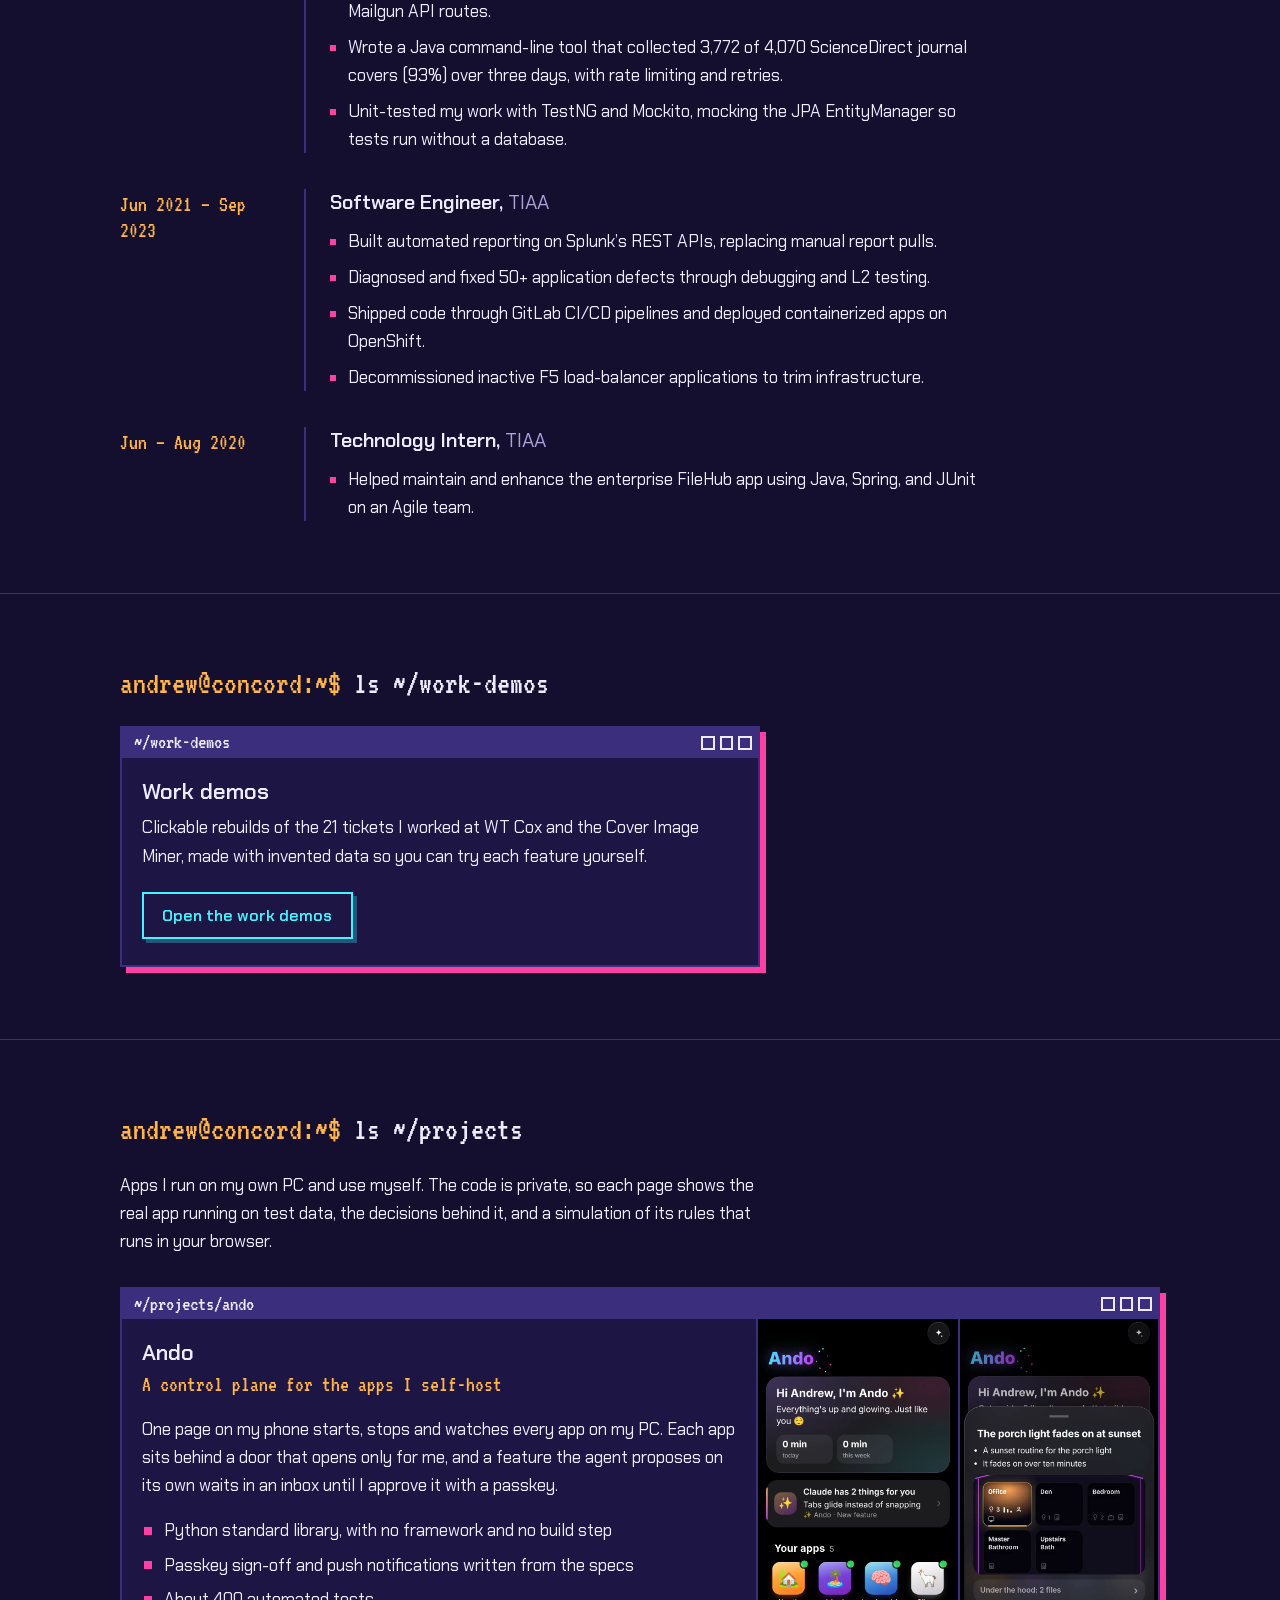
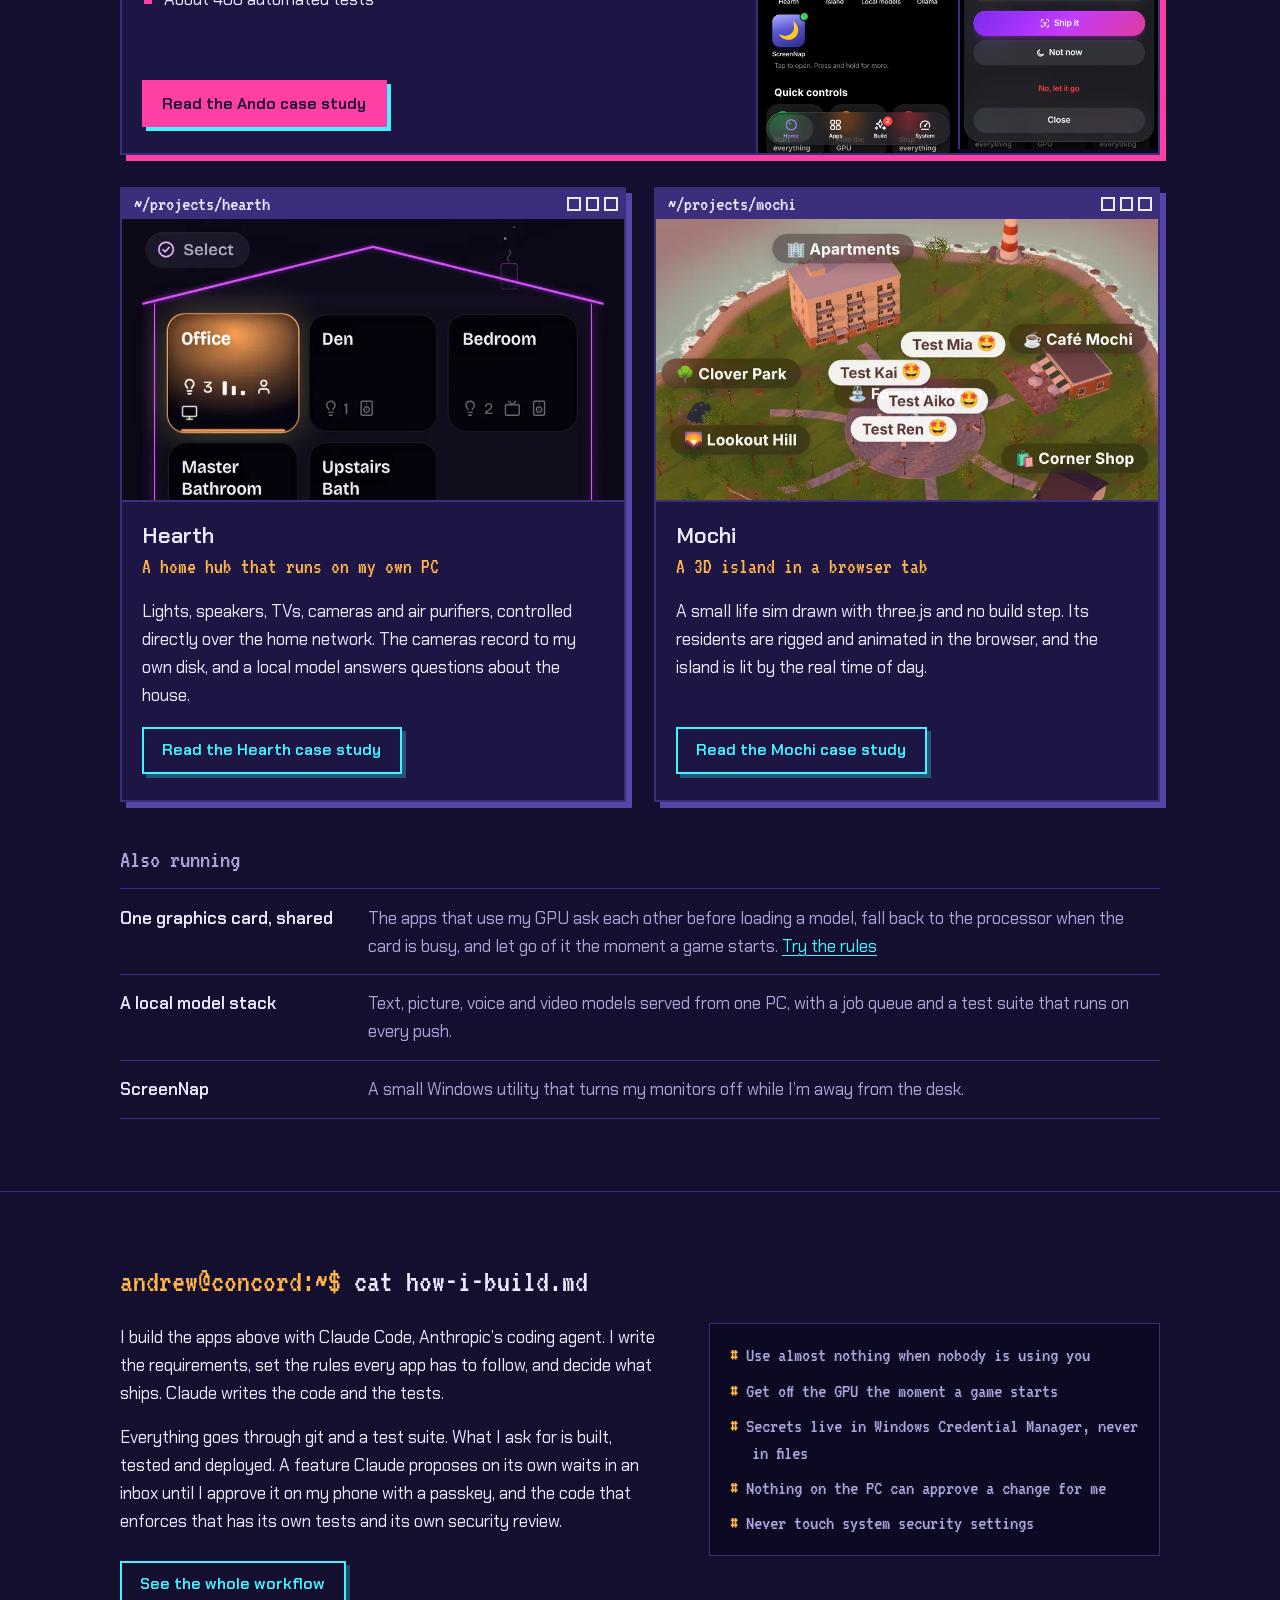
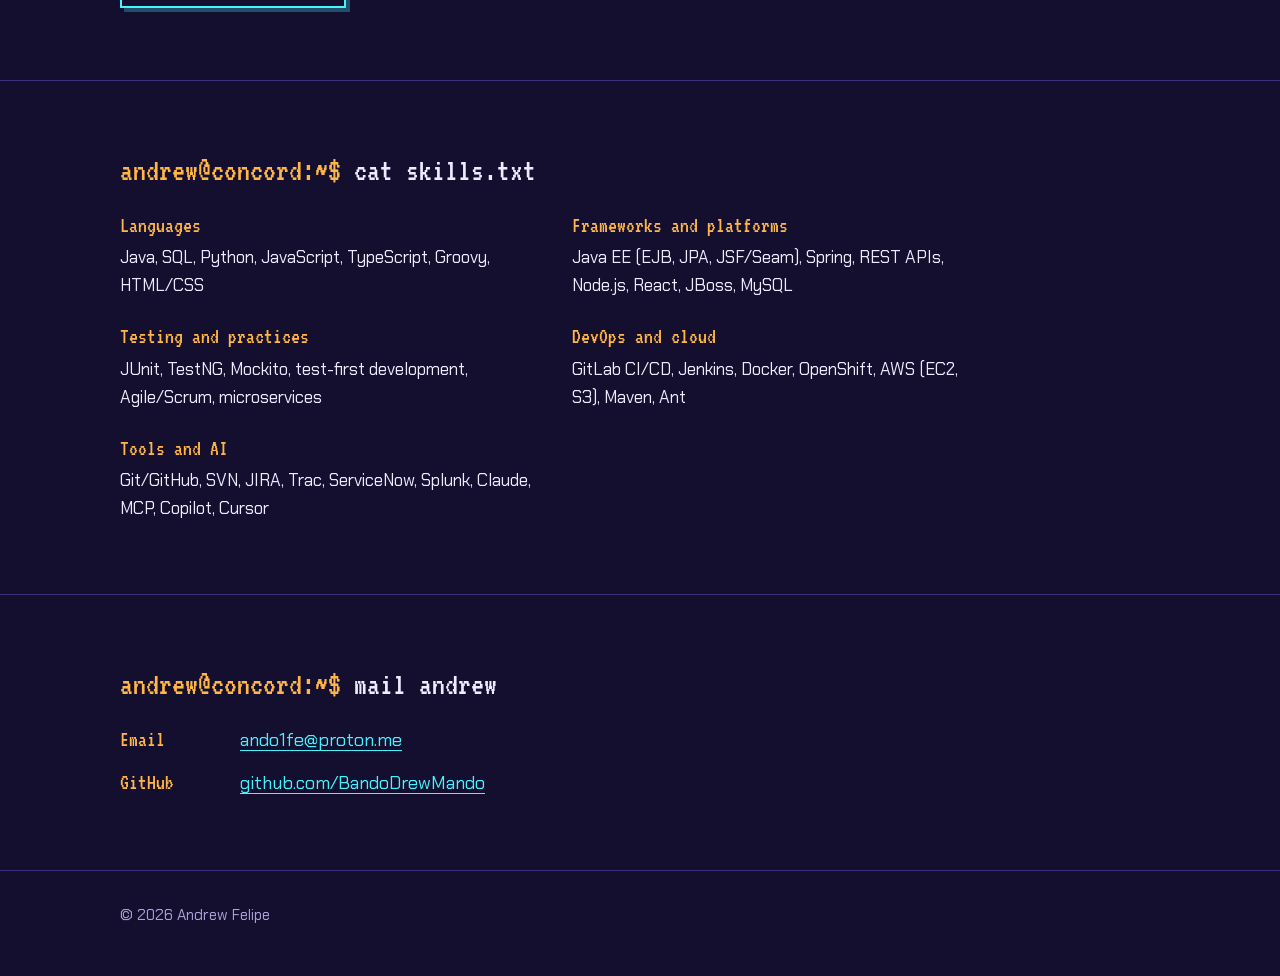
==== commit 0f82efb5: "Add the apps I run at home, a how-I-build page and a refreshed design The home page now shows three " ====
--- a/index.html
+++ b/index.html
@@ -4,15 +4,20 @@
 <meta charset="utf-8">
 <meta name="viewport" content="width=device-width, initial-scale=1">
 <title>Andrew Felipe: Java backend developer</title>
-<meta name="description" content="Andrew Felipe is a Java backend developer near Charlotte, NC, with experience at TIAA and WT Cox Information Services.">
+<meta name="description" content="Andrew Felipe is a Java backend developer near Charlotte, NC, with experience at TIAA and WT Cox Information Services. Clickable demos of his work, and the self-hosted apps he runs at home.">
 <meta name="theme-color" content="#140F2E">
 <meta property="og:type" content="website">
 <meta property="og:title" content="Andrew Felipe: Java backend developer">
-<meta property="og:description" content="Enterprise Java, API integrations, and automation. Includes clickable demos of my work.">
+<meta property="og:description" content="Enterprise Java, API integrations, and automation. Includes clickable demos of my work and the apps I run at home.">
+<meta property="og:url" content="https://bandodrewmando.github.io/AndrewFelipe/">
+<meta property="og:image" content="https://bandodrewmando.github.io/AndrewFelipe/assets/og-card.png">
+<meta property="og:image:width" content="1200">
+<meta property="og:image:height" content="630">
+<meta property="og:image:alt" content="Andrew Felipe, Java backend developer near Charlotte, NC. Projects: Ando, Hearth, Mochi and 21 work demos.">
+<meta name="twitter:card" content="summary_large_image">
 <link rel="icon" href="data:image/svg+xml,%3Csvg xmlns='http://www.w3.org/2000/svg' viewBox='0 0 32 32'%3E%3Crect width='32' height='32' fill='%23140F2E'/%3E%3Crect x='6' y='7' width='4' height='18' fill='%2345F3FF'/%3E%3Crect x='10' y='7' width='8' height='4' fill='%2345F3FF'/%3E%3Crect x='10' y='14' width='6' height='4' fill='%2345F3FF'/%3E%3Crect x='20' y='7' width='4' height='18' fill='%23FF3FA4'/%3E%3Crect x='24' y='7' width='4' height='4' fill='%23FF3FA4'/%3E%3Crect x='24' y='14' width='3' height='4' fill='%23FF3FA4'/%3E%3C/svg%3E">
-<link rel="preconnect" href="https://fonts.googleapis.com">
-<link rel="preconnect" href="https://fonts.gstatic.com" crossorigin>
-<link href="https://fonts.googleapis.com/css2?family=Chakra+Petch:wght@400;500;600&family=VT323&display=swap" rel="stylesheet">
+<link rel="preload" href="assets/fonts/vt323-400.woff2" as="font" type="font/woff2" crossorigin>
+<link rel="preload" href="assets/fonts/chakra-petch-400.woff2" as="font" type="font/woff2" crossorigin>
 <link rel="stylesheet" href="styles.css">
 <script>
   (function () {
@@ -20,7 +25,7 @@
     try {
       if (!matchMedia('(prefers-reduced-motion: reduce)').matches && !sessionStorage.getItem('booted')) {
         root.classList.add('booting');
-        setTimeout(function () { root.classList.remove('booting'); }, 4000);
+        setTimeout(function () { root.classList.remove('booting'); }, 2500);
       }
     } catch (e) {}
   })();
@@ -33,9 +38,10 @@
   <nav class="wrap nav" aria-label="Sections">
     <a class="mark" href="#top" aria-label="Andrew Felipe, back to top">AF</a>
     <ul>
-      <li><a href="#about">About</a></li>
       <li><a href="#experience">Experience</a></li>
+      <li><a href="#work-demos">Work demos</a></li>
       <li><a href="#projects">Projects</a></li>
+      <li><a href="#how-i-build">How I build</a></li>
       <li><a href="#skills">Skills</a></li>
       <li><a href="#contact">Contact</a></li>
     </ul>
@@ -51,9 +57,11 @@
 Mounting /home/andrew .. OK
 Loading andrew.profile . 100%</pre>
       <h1 class="name" id="name"><span class="line">Andrew</span> <span class="line">Felipe<span class="cursor" aria-hidden="true"></span></span></h1>
+      <p class="role">Java backend developer near Charlotte, NC. Open to Charlotte-area and remote roles.</p>
       <p class="lede">I build and support enterprise Java systems: backend features, API integrations, and automation that takes manual work off people&rsquo;s plates.</p>
       <p class="actions">
         <a class="btn primary" href="work-demos/">Open my work demos</a>
+        <a class="btn" href="#projects">See what I run at home</a>
         <a class="btn" href="mailto:ando1fe@proton.me">Email me</a>
       </p>
     </div>
@@ -61,15 +69,16 @@
 
   <section class="block" id="about">
     <div class="wrap">
-      <h2 class="cmd"><span class="sr">About</span><span aria-hidden="true"><span class="ps1">andrew@concord:~$</span> whoami</span></h2>
+      <h2 class="cmd"><span class="sr">About</span><span aria-hidden="true"><span class="ps1">andrew@concord:~$</span> <span class="run">whoami</span></span></h2>
       <p>I&rsquo;m a Java backend developer near Charlotte, NC, with 3+ years in financial services at TIAA and subscription services at WT Cox Information Services. My work has centered on backend features, API integrations, reporting, and the tests that keep them working.</p>
       <p>I graduated cum laude from UNC Charlotte with a B.A. in Computer Science, and I&rsquo;m looking for my next backend role.</p>
+      <p>At home I run a small platform of self-hosted apps. They&rsquo;re <a href="#projects">further down this page</a>, each with captures of the real app and a simulation you can click through.</p>
     </div>
   </section>
 
   <section class="block" id="experience">
     <div class="wrap">
-      <h2 class="cmd"><span class="sr">Experience</span><span aria-hidden="true"><span class="ps1">andrew@concord:~$</span> cat experience.log</span></h2>
+      <h2 class="cmd"><span class="sr">Experience</span><span aria-hidden="true"><span class="ps1">andrew@concord:~$</span> <span class="run">cat experience.log</span></span></h2>
       <ol class="log">
         <li class="entry">
           <p class="when">Jun 2024 &ndash; Feb 2025</p>
@@ -108,11 +117,11 @@
     </div>
   </section>
 
-  <section class="block" id="projects">
-    <div class="wrap">
-      <h2 class="cmd"><span class="sr">Projects</span><span aria-hidden="true"><span class="ps1">andrew@concord:~$</span> ls ~/projects</span></h2>
-      <article class="window">
-        <div class="titlebar" aria-hidden="true"><span>~/projects/work-demos</span><span class="ctrl"><span></span><span></span><span></span></span></div>
+  <section class="block" id="work-demos">
+    <div class="wrap">
+      <h2 class="cmd"><span class="sr">Work demos</span><span aria-hidden="true"><span class="ps1">andrew@concord:~$</span> <span class="run">ls ~/work-demos</span></span></h2>
+      <article class="window solo">
+        <div class="titlebar" aria-hidden="true"><span>~/work-demos</span><span class="ctrl"><span></span><span></span><span></span></span></div>
         <div class="window-body">
           <h3><a href="work-demos/">Work demos</a></h3>
           <p>Clickable rebuilds of the 21 tickets I worked at WT Cox and the Cover Image Miner, made with invented data so you can try each feature yourself.</p>
@@ -122,9 +131,101 @@
     </div>
   </section>
 
+  <section class="block" id="projects">
+    <div class="wrap">
+      <h2 class="cmd"><span class="sr">Projects</span><span aria-hidden="true"><span class="ps1">andrew@concord:~$</span> <span class="run">ls ~/projects</span></span></h2>
+      <p class="intro">Apps I run on my own PC and use myself. The code is private, so each page shows the real app running on test data, the decisions behind it, and a simulation of its rules that runs in your browser.</p>
+
+      <div class="bento">
+
+        <article class="window tile feature">
+          <div class="titlebar" aria-hidden="true"><span>~/projects/ando</span><span class="ctrl"><span></span><span></span><span></span></span></div>
+          <div class="feature-grid">
+            <div class="window-body">
+              <h3><a href="projects/ando/">Ando</a></h3>
+              <p class="what-it-is">A control plane for the apps I self-host</p>
+              <p>One page on my phone starts, stops and watches every app on my PC. Each app sits behind a door that opens only for me, and a feature the agent proposes on its own waits in an inbox until I approve it with a passkey.</p>
+              <ul class="proof">
+                <li>Python standard library, with no framework and no build step</li>
+                <li>Passkey sign-off and push notifications written from the specs</li>
+                <li>About 400 automated tests</li>
+              </ul>
+              <a class="btn primary" href="projects/ando/">Read the Ando case study</a>
+            </div>
+            <div class="pair">
+              <img src="assets/ando/home.webp" width="720" height="1561" alt="Ando's home screen on a phone: a greeting, a card saying two proposals are waiting for approval, and an icon for each app." loading="lazy">
+              <img src="assets/ando/proposal.webp" width="720" height="1561" alt="A proposed feature in Ando: what it does, a picture of it, and a Ship it button that asks for Face ID." loading="lazy">
+            </div>
+          </div>
+        </article>
+
+        <article class="window calm tile">
+          <div class="titlebar" aria-hidden="true"><span>~/projects/hearth</span><span class="ctrl"><span></span><span></span><span></span></span></div>
+          <a class="tile-shot" href="projects/hearth/" tabindex="-1" aria-hidden="true"><img src="assets/hearth/tile.webp" width="880" height="495" alt="" loading="lazy"></a>
+          <div class="window-body">
+            <h3><a href="projects/hearth/">Hearth</a></h3>
+            <p class="what-it-is">A home hub that runs on my own PC</p>
+            <p>Lights, speakers, TVs, cameras and air purifiers, controlled directly over the home network. The cameras record to my own disk, and a local model answers questions about the house.</p>
+            <a class="btn" href="projects/hearth/">Read the Hearth case study</a>
+          </div>
+        </article>
+
+        <article class="window calm tile">
+          <div class="titlebar" aria-hidden="true"><span>~/projects/mochi</span><span class="ctrl"><span></span><span></span><span></span></span></div>
+          <a class="tile-shot" href="projects/mochi/" tabindex="-1" aria-hidden="true"><img src="assets/mochi/tile.webp" width="880" height="495" alt="" loading="lazy"></a>
+          <div class="window-body">
+            <h3><a href="projects/mochi/">Mochi</a></h3>
+            <p class="what-it-is">A 3D island in a browser tab</p>
+            <p>A small life sim drawn with three.js and no build step. Its residents are rigged and animated in the browser, and the island is lit by the real time of day.</p>
+            <a class="btn" href="projects/mochi/">Read the Mochi case study</a>
+          </div>
+        </article>
+
+      </div>
+
+      <div class="also">
+        <h3>Also running</h3>
+        <dl>
+          <div>
+            <dt>One graphics card, shared</dt>
+            <dd>The apps that use my GPU ask each other before loading a model, fall back to the processor when the card is busy, and let go of it the moment a game starts. <a href="projects/hearth/#gpu">Try the rules</a></dd>
+          </div>
+          <div>
+            <dt>A local model stack</dt>
+            <dd>Text, picture, voice and video models served from one PC, with a job queue and a test suite that runs on every push.</dd>
+          </div>
+          <div>
+            <dt>ScreenNap</dt>
+            <dd>A small Windows utility that turns my monitors off while I&rsquo;m away from the desk.</dd>
+          </div>
+        </dl>
+      </div>
+    </div>
+  </section>
+
+  <section class="block" id="how-i-build">
+    <div class="wrap">
+      <h2 class="cmd"><span class="sr">How I build</span><span aria-hidden="true"><span class="ps1">andrew@concord:~$</span> <span class="run">cat how-i-build.md</span></span></h2>
+      <div class="build">
+        <div>
+          <p>I build the apps above with Claude Code, Anthropic&rsquo;s coding agent. I write the requirements, set the rules every app has to follow, and decide what ships. Claude writes the code and the tests.</p>
+          <p>Everything goes through git and a test suite. What I ask for is built, tested and deployed. A feature Claude proposes on its own waits in an inbox until I approve it on my phone with a passkey, and the code that enforces that has its own tests and its own security review.</p>
+          <a class="btn" href="how-i-build/">See the whole workflow</a>
+        </div>
+        <ul class="rules" aria-label="Rules every app follows">
+          <li>Use almost nothing when nobody is using you</li>
+          <li>Get off the GPU the moment a game starts</li>
+          <li>Secrets live in Windows Credential Manager, never in files</li>
+          <li>Nothing on the PC can approve a change for me</li>
+          <li>Never touch system security settings</li>
+        </ul>
+      </div>
+    </div>
+  </section>
+
   <section class="block" id="skills">
     <div class="wrap">
-      <h2 class="cmd"><span class="sr">Skills</span><span aria-hidden="true"><span class="ps1">andrew@concord:~$</span> cat skills.txt</span></h2>
+      <h2 class="cmd"><span class="sr">Skills</span><span aria-hidden="true"><span class="ps1">andrew@concord:~$</span> <span class="run">cat skills.txt</span></span></h2>
       <dl class="skills">
         <div><dt>Languages</dt><dd>Java, SQL, Python, JavaScript, TypeScript, Groovy, HTML/CSS</dd></div>
         <div><dt>Frameworks and platforms</dt><dd>Java EE (EJB, JPA, JSF/Seam), Spring, REST APIs, Node.js, React, JBoss, MySQL</dd></div>
@@ -137,7 +238,7 @@
 
   <section class="block" id="contact">
     <div class="wrap">
-      <h2 class="cmd"><span class="sr">Contact</span><span aria-hidden="true"><span class="ps1">andrew@concord:~$</span> mail andrew</span></h2>
+      <h2 class="cmd"><span class="sr">Contact</span><span aria-hidden="true"><span class="ps1">andrew@concord:~$</span> <span class="run">mail andrew</span></span></h2>
       <ul class="links">
         <li><span class="k">Email</span><a href="mailto:ando1fe@proton.me">ando1fe@proton.me</a></li>
         <li><span class="k">GitHub</span><a href="https://github.com/BandoDrewMando">github.com/BandoDrewMando</a></li>
--- a/styles.css
+++ b/styles.css
@@ -1,14 +1,30 @@
+/* Andrew Felipe: one stylesheet for the home page, the project pages and how-i-build.
+   (work-demos/ carries its own styles, in the same palette.) */
+
+/* The two typefaces, served from this site (SIL Open Font License: assets/fonts/*-OFL.txt). */
+@font-face { font-family: "VT323"; font-style: normal; font-weight: 400; font-display: swap; src: url("assets/fonts/vt323-400.woff2") format("woff2"); }
+@font-face { font-family: "Chakra Petch"; font-style: normal; font-weight: 400; font-display: swap; src: url("assets/fonts/chakra-petch-400.woff2") format("woff2"); }
+@font-face { font-family: "Chakra Petch"; font-style: normal; font-weight: 500; font-display: swap; src: url("assets/fonts/chakra-petch-500.woff2") format("woff2"); }
+@font-face { font-family: "Chakra Petch"; font-style: normal; font-weight: 600; font-display: swap; src: url("assets/fonts/chakra-petch-600.woff2") format("woff2"); }
+
 :root {
   --glass: #140F2E;
   --panel: #1D1645;
+  --well: #0C0922;
   --wire: #3B2F7D;
+  --wire-hi: #5546A8;
   --text: #EEEAFF;
   --dim: #ABA3DA;
   --amber: #FFB547;
   --cyan: #45F3FF;
   --magenta: #FF3FA4;
+  --ok: #6BF5A8;
+  --no: #FF6B7F;
   --pixel: "VT323", "DejaVu Sans Mono", ui-monospace, monospace;
   --sans: "Chakra Petch", system-ui, -apple-system, "Segoe UI", Roboto, sans-serif;
+  --mono: ui-monospace, "SF Mono", SFMono-Regular, Menlo, Consolas, "Liberation Mono", monospace;
+  --measure: 40rem;
+  --gap: clamp(1.1rem, 2.6vw, 1.75rem);
   color-scheme: dark;
 }
 
@@ -16,7 +32,7 @@
 
 html {
   scroll-behavior: smooth;
-  scroll-padding-top: 4.5rem;
+  scroll-padding-top: 4.75rem;
   -webkit-text-size-adjust: 100%;
 }
 
@@ -37,6 +53,11 @@
 a:hover { text-decoration-thickness: 2px; }
 :focus-visible { outline: 2px solid var(--cyan); outline-offset: 3px; }
 
+img, video { max-width: 100%; height: auto; }
+
+code, kbd, samp { font-family: var(--mono); font-size: .88em; }
+:not(pre) > code { padding: .08em .35em; background: var(--well); border: 1px solid var(--wire); overflow-wrap: anywhere; }
+
 .wrap { max-width: 1080px; margin-inline: auto; padding-inline: 20px; }
 
 .skip { position: absolute; left: -999px; top: .75rem; z-index: 100; padding: .5rem .75rem; background: var(--panel); }
@@ -46,6 +67,9 @@
   position: absolute; width: 1px; height: 1px; margin: -1px; padding: 0;
   overflow: hidden; clip: rect(0 0 0 0); white-space: nowrap; border: 0;
 }
+
+/* Pages cross-fade into each other where the browser can do it by itself. */
+@view-transition { navigation: auto; }
 
 /* ---- Header ---- */
 .bar {
@@ -54,7 +78,7 @@
   backdrop-filter: blur(8px);
   border-bottom: 1px solid var(--wire);
 }
-.nav { display: flex; align-items: center; gap: 1.5rem; min-height: 3.5rem; }
+.nav { display: flex; align-items: center; gap: 1.25rem; min-height: 3.5rem; }
 .mark {
   flex: none;
   font: 1.9rem/1 var(--pixel);
@@ -62,17 +86,27 @@
   text-decoration: none;
   text-shadow: -2px 0 var(--cyan), 2px 0 var(--magenta);
 }
+.crumb {
+  flex: none;
+  font: 1.375rem/1 var(--pixel);
+  color: var(--amber);
+  white-space: nowrap;
+}
+.crumb a { color: inherit; text-decoration: none; }
+.crumb a:hover { text-decoration: underline; }
 .nav ul {
   display: flex; gap: 1.25rem;
-  margin: 0; padding: 0; list-style: none;
+  margin: 0 0 0 auto; padding: 0; list-style: none;
   overflow-x: auto; scrollbar-width: none;
 }
 .nav ul::-webkit-scrollbar { display: none; }
 .nav li a {
-  display: block; padding: .3rem 0;
+  display: block; padding: .55rem 0;
   color: var(--dim); font-weight: 500; white-space: nowrap; text-decoration: none;
+  border-bottom: 2px solid transparent;
 }
 .nav li a:hover { color: var(--text); }
+.nav li a[aria-current] { color: var(--text); border-bottom-color: var(--magenta); }
 
 /* ---- Hero: the CRT screen ---- */
 .hero {
@@ -86,7 +120,7 @@
   content: "";
   position: absolute; inset: 0;
   pointer-events: none;
-  background: repeating-linear-gradient(to bottom, transparent 0 2px, rgba(6, 3, 20, .38) 2px 3px);
+  background: repeating-linear-gradient(to bottom, transparent 0 2px, rgba(6, 3, 20, .3) 2px 3px);
 }
 .boot {
   margin: 0 0 2.25rem;
@@ -117,13 +151,18 @@
 }
 @keyframes blink { 50% { opacity: 0; } }
 
-.lede { max-width: 58rem; margin: 2.25rem 0 0; font-size: 1.1875rem; }
+.role { margin: 2.25rem 0 0; font-weight: 600; font-size: 1.3125rem; line-height: 1.35; }
+.role::before {
+  content: ""; display: inline-block; width: .6em; height: .6em; margin-right: .55em;
+  background: var(--ok); box-shadow: 0 0 .5em rgba(107, 245, 168, .7);
+}
+.lede { max-width: 58rem; margin: .9rem 0 0; font-size: 1.1875rem; }
 .actions { display: flex; flex-wrap: wrap; gap: .9rem 1.1rem; margin: 2rem 0 0; }
 /* Scanlines run over the boot text and name; reading text and buttons stay crisp */
-.lede, .actions { position: relative; z-index: 1; }
-
-.name, .lede, .actions { transition: opacity .35s ease; }
-.booting .name, .booting .lede, .booting .actions { opacity: 0; }
+.role, .lede, .actions { position: relative; z-index: 1; }
+
+.name, .role, .lede, .actions { transition: opacity .35s ease; }
+.booting .name, .booting .role, .booting .lede, .booting .actions { opacity: 0; }
 .glitch .name { animation: glitch .6s steps(2) 1; }
 @keyframes glitch {
   0%   { clip-path: inset(0 0 0 0); text-shadow: -.09em 0 var(--cyan), .09em 0 var(--magenta); }
@@ -143,6 +182,7 @@
   background: transparent;
   font: 600 1rem/1 var(--sans);
   text-decoration: none;
+  cursor: pointer;
   box-shadow: 4px 4px 0 rgba(69, 243, 255, .28);
   transition: transform .12s ease, box-shadow .12s ease;
 }
@@ -151,13 +191,19 @@
 .btn.primary { background: var(--magenta); border-color: var(--magenta); color: var(--glass); box-shadow: 4px 4px 0 var(--cyan); }
 .btn.primary:hover { box-shadow: 6px 6px 0 var(--cyan); }
 .btn.primary:active { box-shadow: 2px 2px 0 var(--cyan); }
+.btn.quiet { border-color: var(--wire-hi); color: var(--text); box-shadow: 4px 4px 0 rgba(85, 70, 168, .5); }
+.btn.quiet:hover { box-shadow: 6px 6px 0 rgba(85, 70, 168, .7); }
+.btn.quiet:active { box-shadow: 2px 2px 0 rgba(85, 70, 168, .7); }
+.btn[disabled] { opacity: .5; cursor: not-allowed; transform: none; }
 
 /* ---- Sections ---- */
 .block { padding-block: clamp(3rem, 7vw, 4.5rem); border-bottom: 1px solid var(--wire); }
 .cmd { margin: 0 0 1.5rem; font: 400 2rem/1.1 var(--pixel); overflow-wrap: anywhere; }
 .ps1 { color: var(--amber); }
+.cmd .run { white-space: nowrap; }
 .block p { max-width: 58rem; margin: 0 0 1rem; }
 .block p:last-child { margin-bottom: 0; }
+.block .intro { max-width: var(--measure); margin-bottom: 2rem; }
 
 /* Experience: a log, newest first */
 .log { max-width: 54rem; margin: 0; padding: 0; list-style: none; }
@@ -173,24 +219,69 @@
 .what li:last-child { margin-bottom: 0; }
 .what li::marker { color: var(--magenta); }
 
-/* Projects: one 90s app window */
-.window { max-width: 40rem; border: 2px solid var(--wire); background: var(--panel); box-shadow: 6px 6px 0 var(--magenta); }
+/* ---- Windows: the 90s app window every card is made of ---- */
+.window { border: 2px solid var(--wire); background: var(--panel); box-shadow: 6px 6px 0 var(--magenta); }
+.window.solo { max-width: 40rem; }
+.window.calm { box-shadow: 6px 6px 0 var(--wire-hi); }
+.window.flat { box-shadow: none; }
 .titlebar {
   display: flex; align-items: center; justify-content: space-between; gap: 1rem;
   padding: .3rem .4rem .3rem .75rem;
   background: var(--wire);
   font: 1.3rem/1 var(--pixel);
 }
-.ctrl { display: flex; gap: .3rem; }
+.titlebar > :first-child { min-width: 0; overflow: hidden; text-overflow: ellipsis; white-space: nowrap; }
+.ctrl { display: flex; flex: none; gap: .3rem; }
 .ctrl span { display: block; width: .85rem; height: .85rem; border: 2px solid var(--text); }
+.badge { flex: none; padding: .05rem .45rem .1rem; background: var(--glass); color: var(--amber); font: 1.15rem/1.1 var(--pixel); }
 .window-body { padding: 1.25rem 1.25rem 1.6rem; }
 .window h3 { margin: 0 0 .5rem; font: 600 1.375rem/1.25 var(--sans); }
 .window h3 a { color: var(--text); text-decoration: none; }
 .window h3 a:hover { text-decoration: underline; }
-.block .window p { margin-bottom: 1.4rem; }
-.window-actions { display: flex; flex-wrap: wrap; gap: .9rem 1.1rem; }
-.btn.tiaa { border-color: var(--magenta); color: var(--magenta); box-shadow: 4px 4px 0 rgba(255, 63, 164, .3); }
-.btn.tiaa:hover { box-shadow: 6px 6px 0 rgba(255, 63, 164, .42); }
+.block .window p { margin-bottom: 1.1rem; }
+.block .window p:last-child { margin-bottom: 0; }
+.window .btn { margin-top: .3rem; }
+
+/* ---- Projects: one wide window, two smaller ones ---- */
+.bento { display: grid; gap: 2rem 1.75rem; grid-template-columns: minmax(0, 1fr); }
+.tile { display: flex; flex-direction: column; min-width: 0; }
+.tile .window-body { display: flex; flex-direction: column; flex: 1; }
+.tile .what-it-is { margin: -.2rem 0 .75rem; color: var(--amber); font: 1.375rem/1.15 var(--pixel); }
+.tile .btn { align-self: flex-start; margin-top: auto; }
+.tile-shot { display: block; aspect-ratio: 16 / 9; overflow: hidden; border-bottom: 2px solid var(--wire); background: var(--well); }
+.tile-shot img { display: block; width: 100%; height: 100%; object-fit: cover; }
+.proof { margin: 0 0 1.35rem; padding: 0; list-style: none; }
+.proof li { position: relative; margin: 0 0 .4rem; padding-left: 1.35rem; }
+.proof li::before { content: ""; position: absolute; left: .1rem; top: .62em; width: .5rem; height: .5rem; background: var(--magenta); }
+.feature-grid { display: grid; grid-template-columns: minmax(0, 1fr); flex: 1; }
+.pair { display: grid; grid-template-columns: repeat(2, minmax(0, 1fr)); border-top: 2px solid var(--wire); background: var(--well); }
+.pair img { display: block; width: 100%; height: auto; }
+.pair img + img { border-left: 2px solid var(--wire); }
+@media (min-width: 52rem) {
+  .bento { grid-template-columns: repeat(2, minmax(0, 1fr)); }
+  .tile.feature { grid-column: 1 / -1; }
+  .feature-grid { grid-template-columns: minmax(0, 1fr) auto; }
+  .pair { grid-template-columns: repeat(2, 12.5rem); border-top: 0; border-left: 2px solid var(--wire); align-content: start; }
+}
+
+/* Also built: a plain listing, like ls -l */
+.also { margin: 2.75rem 0 0; }
+.also h3 { margin: 0 0 .9rem; font: 400 1.6rem/1.1 var(--pixel); color: var(--dim); }
+.also dl { display: grid; gap: 0; margin: 0; border-top: 1px solid var(--wire); }
+.also dl > div { display: grid; grid-template-columns: minmax(0, 1fr); gap: .15rem 1.5rem; padding: .9rem 0; border-bottom: 1px solid var(--wire); }
+.also dt { font-weight: 600; }
+.also dd { margin: 0; color: var(--dim); }
+.also dd a { white-space: nowrap; }
+@media (min-width: 48rem) { .also dl > div { grid-template-columns: 14rem minmax(0, 1fr); } }
+
+/* How I build, on the home page */
+.build { display: grid; gap: 1.75rem 3rem; grid-template-columns: minmax(0, 1fr); align-items: start; }
+.build .btn { margin-top: .6rem; }
+.rules { margin: 0; padding: 1.1rem 1.25rem 1.2rem; list-style: none; background: var(--well); border: 1px solid var(--wire); font: 1.3rem/1.3 var(--pixel); color: var(--dim); }
+.rules li { margin: 0 0 .5rem; padding-left: 1.4rem; text-indent: -1.4rem; }
+.rules li:last-child { margin-bottom: 0; }
+.rules li::before { content: "# "; color: var(--amber); }
+@media (min-width: 56rem) { .build { grid-template-columns: minmax(0, 6fr) minmax(0, 5fr); } }
 
 /* Skills */
 .skills { display: grid; grid-template-columns: repeat(2, minmax(0, 1fr)); gap: 1.5rem 2.5rem; max-width: 54rem; margin: 0; }
@@ -204,28 +295,232 @@
 .links a { font-size: 1.125rem; overflow-wrap: anywhere; }
 
 .foot { padding-block: 2rem 3rem; color: var(--dim); font-size: .9375rem; }
+.foot p { margin: 0 0 .4rem; }
+
+/* ================= Project pages: a README on the terminal ================= */
+.doc-head { padding-block: clamp(2.25rem, 6vw, 4rem) clamp(2.25rem, 5vw, 3.25rem); border-bottom: 1px solid var(--wire); background: radial-gradient(120% 110% at 20% 0%, #221958 0%, var(--glass) 70%); }
+.doc-head .cmd { margin-bottom: 1.25rem; font-size: 1.6rem; color: var(--dim); }
+.title {
+  margin: 0;
+  font: 400 clamp(4rem, 14vw, 7.5rem)/.82 var(--pixel);
+  color: var(--text);
+  text-shadow: -.035em 0 rgba(69, 243, 255, .8), .035em 0 rgba(255, 63, 164, .8);
+}
+.title.long { font-size: clamp(3rem, 10.5vw, 6rem); }
+.sub { max-width: 46rem; margin: 1.5rem 0 0; font-size: 1.3125rem; line-height: 1.45; font-weight: 500; }
+.facts { display: grid; grid-template-columns: minmax(0, 1fr); gap: 0; max-width: 52rem; margin: 2rem 0 0; border-top: 1px solid var(--wire); }
+.facts > div { display: grid; grid-template-columns: 7.5rem minmax(0, 1fr); gap: 1rem; padding: .6rem 0; border-bottom: 1px solid var(--wire); }
+.facts dt { font: 1.375rem/1.25 var(--pixel); color: var(--amber); }
+.facts dd { margin: 0; }
+
+.md { padding-block: clamp(2.5rem, 6vw, 3.75rem); border-bottom: 1px solid var(--wire); }
+.md > .wrap > * { max-width: var(--measure); }
+.md > .wrap > .wide { max-width: none; }
+.md h2 { margin: 0 0 1.25rem; font: 400 2.25rem/1.05 var(--pixel); }
+.md h2::before { content: "## "; color: var(--amber); }
+/* (:where keeps these plain-text defaults weaker than any component's own rules) */
+:where(.md) h3 { margin: 2rem 0 .5rem; font: 600 1.25rem/1.3 var(--sans); }
+:where(.md) h3:first-child { margin-top: 0; }
+:where(.md) p { margin: 0 0 1rem; }
+:where(.md) :where(ul, ol):not([class]) { margin: 0 0 1rem; padding-left: 1.2rem; }
+:where(.md) :where(ul, ol):not([class]) > li { margin: 0 0 .5rem; }
+:where(.md) ul:not([class]) { list-style: square; }
+:where(.md) :where(ul, ol):not([class]) > li::marker { color: var(--magenta); }
+.md .lead { font-size: 1.1875rem; }
+.md .aside { margin: 1.5rem 0; padding: .1rem 0 .1rem 1.1rem; border-left: 2px solid var(--amber); color: var(--dim); }
+.md .aside strong { color: var(--text); font-weight: 600; }
+
+/* Decisions: what, then why */
+.decisions { display: grid; gap: 1.75rem; margin: 0; padding: 0; list-style: none; }
+.decisions > li { margin: 0; padding: 0 0 0 1.25rem; border-left: 2px solid var(--wire); }
+.decisions h3 { margin: 0 0 .4rem; }
+.decisions p { margin: 0 0 .6rem; }
+.decisions p:last-child { margin: 0; }
+.decisions .why { color: var(--dim); }
+
+/* Recordings and screenshots of the real app */
+.reel { display: grid; gap: 2rem 1.75rem; grid-template-columns: minmax(0, 1fr); align-items: start; }
+.reel .player { max-width: 22rem; }
+.player video, .player img { display: block; width: 100%; height: auto; background: #000; }
+.player .window-body, .shots .window-body { padding: 0; }
+.caption { margin: 1rem 0 0; color: var(--dim); font-size: .975rem; }
+.shots { display: grid; grid-auto-flow: column; grid-auto-columns: min(15.5rem, 68%); gap: 1.5rem; padding: .25rem .5rem 1rem .1rem; margin: 0; list-style: none; overflow-x: auto; scroll-snap-type: x proximity; }
+.shots li { display: flex; margin: 0; scroll-snap-align: start; }
+.shots figure { display: flex; flex-direction: column; width: 100%; margin: 0; }
+.shots img { display: block; width: 100%; height: auto; }
+.shots figcaption { flex: 1; padding: .6rem .75rem .7rem; border-top: 2px solid var(--wire); font-size: .9375rem; color: var(--dim); line-height: 1.4; }
+@media (min-width: 52rem) {
+  .reel { grid-template-columns: minmax(0, 20rem) minmax(0, 1fr); }
+  .reel .shots { grid-auto-columns: 16.75rem; }
+}
+
+/* How it fits together: boxes and arrows that turn into a column on a phone */
+.flow { display: grid; grid-template-columns: minmax(0, 1fr); gap: 0; margin: 1.5rem 0; padding: 0; list-style: none; counter-reset: none; }
+.flow > li { position: relative; margin: 0 0 1.6rem; padding: .8rem 1rem .9rem; background: var(--panel); border: 2px solid var(--wire); }
+.flow > li:last-child { margin-bottom: 0; }
+.flow > li:not(:last-child)::after { content: ""; position: absolute; left: 1.6rem; bottom: -1.6rem; width: 2px; height: 1.6rem; background: var(--wire-hi); }
+.flow > li:not(:last-child)::before { content: ""; position: absolute; left: calc(1.6rem - 5px); bottom: -1.6rem; border: 6px solid transparent; border-top-color: var(--wire-hi); border-bottom: 0; z-index: 1; }
+.flow strong { display: block; font: 400 1.45rem/1.1 var(--pixel); color: var(--cyan); }
+.flow span { display: block; margin-top: .25rem; color: var(--dim); font-size: .975rem; line-height: 1.45; }
+.flow .gate { border-color: var(--magenta); }
+.flow .gate strong { color: var(--magenta); }
+.flow .mine { border-color: var(--amber); }
+.flow .mine strong { color: var(--amber); }
+@media (min-width: 58rem) {
+  .flow.across { grid-auto-flow: column; grid-auto-columns: minmax(0, 1fr); grid-template-columns: none; gap: 1.6rem; }
+  .flow.across > li { margin: 0; }
+  .flow.across > li:not(:last-child)::after { left: auto; right: -1.6rem; bottom: auto; top: 1.55rem; width: 1.6rem; height: 2px; }
+  .flow.across > li:not(:last-child)::before { left: auto; right: -1.6rem; bottom: auto; top: calc(1.55rem - 5px); border: 6px solid transparent; border-left-color: var(--wire-hi); border-right: 0; }
+}
+
+/* Simulations */
+.sim { margin-block: 2rem 0; scroll-margin-top: 5rem; }
+.sim .titlebar { background: var(--wire); }
+.sim-body { display: grid; grid-template-columns: minmax(0, 1fr); gap: 0; }
+.pane { padding: 1.15rem 1.25rem 1.4rem; min-width: 0; }
+.pane + .pane { border-top: 2px solid var(--wire); background: var(--well); }
+.pane h3 { margin: 0 0 .9rem; font: 400 1.5rem/1.1 var(--pixel); color: var(--amber); }
+.pane p { margin: 0 0 .8rem; max-width: none; }
+.pane p:last-child { margin-bottom: 0; }
+@media (min-width: 54rem) {
+  .sim-body { grid-template-columns: minmax(0, 1fr) minmax(0, 1fr); }
+  .pane + .pane { border-top: 0; border-left: 2px solid var(--wire); }
+}
+
+.field { margin: 0 0 1.1rem; padding: 0; border: 0; min-width: 0; }
+.field:last-child { margin-bottom: 0; }
+.field > legend, .field > .label { display: block; margin: 0 0 .45rem; padding: 0; font-weight: 600; }
+.field > p.label { max-width: none; }
+.field > .label output { font-weight: 600; color: var(--amber); }
+.choices { display: flex; flex-wrap: wrap; gap: .5rem; }
+.choice { position: relative; }
+.choice input { position: absolute; opacity: 0; inset: 0; margin: 0; cursor: pointer; }
+.choice span { display: block; padding: .5rem .7rem; border: 2px solid var(--wire-hi); color: var(--text); font-size: .975rem; line-height: 1.25; }
+.choice input:hover + span { border-color: var(--cyan); }
+.choice input:checked + span { border-color: var(--cyan); background: rgba(69, 243, 255, .14); box-shadow: 3px 3px 0 rgba(69, 243, 255, .35); }
+.choice input:focus-visible + span { outline: 2px solid var(--cyan); outline-offset: 3px; }
+.choice input:disabled + span { opacity: .45; }
+.choices.stack { flex-direction: column; align-items: stretch; }
+select, input[type="range"] { font: inherit; }
+select {
+  width: 100%; padding: .6rem .7rem; color: var(--text); background: var(--well);
+  border: 2px solid var(--wire-hi); border-radius: 0;
+}
+input[type="range"] { width: 100%; accent-color: var(--cyan); }
+.hint { color: var(--dim); font-size: .9375rem; }
+.sim .actions { margin: 1.1rem 0 0; gap: .8rem; }
+.sim .actions .btn { padding: .7rem .9rem; margin: 0; }
+
+/* A proposal as the phone shows it */
+.ticket { margin: 0 0 1rem; padding: .9rem 1rem 1rem; background: var(--glass); border: 1px solid var(--wire-hi); }
+.ticket h4 { margin: 0 0 .35rem; font: 600 1.125rem/1.3 var(--sans); }
+.ticket p { margin: 0 0 .6rem; color: var(--dim); font-size: .975rem; }
+.ticket ul { margin: 0 0 .6rem; padding-left: 1.1rem; font-size: .975rem; }
+.ticket li { margin: 0 0 .2rem; }
+.ticket .meta { margin: 0; font: .82rem/1.5 var(--mono); color: var(--dim); overflow-wrap: anywhere; }
+.ticket .changed { color: var(--amber); }
+.hashline { margin: 0 0 .2rem; font: .82rem/1.5 var(--mono); color: var(--dim); overflow-wrap: anywhere; }
+.hashline b { color: var(--text); font-weight: 400; }
+
+/* What the code decided, a line at a time */
+.trace { margin: 0; padding: 0; list-style: none; font: .86rem/1.5 var(--mono); }
+.trace li { display: grid; grid-template-columns: 3.4rem minmax(0, 1fr); gap: .6rem; margin: 0; padding: .32rem 0; border-bottom: 1px dashed var(--wire); overflow-wrap: anywhere; }
+.trace li:last-child { border-bottom: 0; }
+.trace .mark-ok { color: var(--ok); }
+.trace .mark-no { color: var(--no); }
+.trace .mark-info { color: var(--dim); }
+.trace .mark-plain { color: var(--text); }
+.trace small { display: block; color: var(--dim); font-size: 1em; }
+.verdict { margin: 1rem 0 0; padding: .7rem .85rem; border: 2px solid var(--wire-hi); font-weight: 600; }
+.verdict:empty { display: none; }
+.verdict.ok { border-color: var(--ok); color: var(--ok); }
+.verdict.no { border-color: var(--no); color: var(--no); }
+.verdict.wait { border-color: var(--amber); color: var(--amber); }
+.verdict small { display: block; margin-top: .25rem; color: var(--text); font-weight: 400; font-size: .9375rem; }
+.request { margin: 0 0 1rem; padding: .75rem .85rem; background: var(--glass); border: 1px solid var(--wire-hi); font: .82rem/1.55 var(--mono); white-space: pre-wrap; overflow-wrap: anywhere; color: var(--dim); }
+.request b { color: var(--text); font-weight: 400; }
+
+/* The graphics card, as a bar */
+.card-bar { display: flex; height: 2.1rem; margin: .4rem 0 .5rem; border: 2px solid var(--wire-hi); background: var(--glass); overflow: hidden; }
+.card-bar i { display: block; height: 100%; transition: flex-basis .25s ease; }
+.card-bar .seg-pc { background: var(--wire-hi); }
+.card-bar .seg-stack { background: var(--magenta); }
+.card-bar .seg-game { background: var(--amber); }
+.card-bar .seg-hearth { background: var(--cyan); }
+.legend { display: flex; flex-wrap: wrap; gap: .3rem 1.1rem; margin: 0; padding: 0; list-style: none; font-size: .9375rem; color: var(--dim); }
+.legend li { margin: 0; }
+.legend i { display: inline-block; width: .75rem; height: .75rem; margin-right: .4rem; vertical-align: -.05em; }
+
+/* The island through the day */
+.daylight { max-width: 22rem; }
+.daylight .frames { position: relative; aspect-ratio: 720 / 1561; background: #000; overflow: hidden; }
+.daylight .frames img { position: absolute; inset: 0; width: 100%; height: 100%; object-fit: cover; opacity: 0; transition: opacity .45s ease; }
+.daylight .frames img.on { opacity: 1; }
+.daylight .dial { padding: .9rem 1rem 1rem; border-top: 2px solid var(--wire); }
+.daylight .dial output { display: block; margin-bottom: .35rem; font: 1.5rem/1.1 var(--pixel); color: var(--amber); }
+.ticks { display: flex; justify-content: space-between; margin: .25rem 0 0; padding: 0; list-style: none; font-size: .8125rem; color: var(--dim); }
+
+/* Names over heads */
+.plaza { position: relative; height: 19rem; background: radial-gradient(60% 55% at 50% 62%, #2a2166 0%, var(--well) 75%); border-bottom: 2px solid var(--wire); overflow: hidden; touch-action: none; user-select: none; }
+.plaza .dot { position: absolute; width: 1.9rem; height: 1.9rem; margin: -.95rem 0 0 -.95rem; border: 2px solid var(--text); border-radius: 50%; cursor: grab; touch-action: none; }
+.plaza .dot:active { cursor: grabbing; }
+.plaza .dot:focus-visible { outline: 2px solid var(--cyan); outline-offset: 3px; }
+.plaza .tag { position: absolute; left: 0; top: 0; padding: .1rem .55rem .15rem; background: var(--text); color: var(--glass); font-weight: 600; font-size: .9375rem; line-height: 1.3; white-space: nowrap; border-radius: 1rem; pointer-events: none; will-change: transform; }
+.plaza .tag.hit { background: var(--no); }
+.plaza .stem { position: absolute; left: 0; top: 0; width: 2px; background: rgba(238, 234, 255, .45); pointer-events: none; transform-origin: top; }
+
+/* Checklists (the night shift) */
+.checks { display: grid; gap: .45rem; margin: 0; padding: 0; list-style: none; }
+.checks label { display: flex; align-items: flex-start; gap: .6rem; cursor: pointer; }
+.checks input[type="checkbox"] { flex: none; width: 1.15rem; height: 1.15rem; margin: .28rem 0 0; accent-color: var(--cyan); }
+
+/* Tables of who does what */
+.grid-2 { display: grid; gap: 1.5rem 2rem; grid-template-columns: minmax(0, 1fr); }
+.grid-2 > div { padding: 1rem 1.15rem 1.15rem; background: var(--panel); border: 2px solid var(--wire); }
+.grid-2 h3 { margin: 0 0 .6rem; font: 400 1.6rem/1.1 var(--pixel); color: var(--amber); }
+.grid-2 ul { margin: 0; padding-left: 1.1rem; }
+.grid-2 li:last-child { margin-bottom: 0; }
+@media (min-width: 46rem) { .grid-2 { grid-template-columns: repeat(2, minmax(0, 1fr)); } }
+
+.tally { width: 100%; max-width: 40rem; border-collapse: collapse; margin: 1rem 0; font-variant-numeric: tabular-nums; }
+.tally th, .tally td { padding: .55rem .5rem .55rem 0; text-align: left; border-bottom: 1px solid var(--wire); vertical-align: baseline; }
+.tally thead th { font: 400 1.3rem/1.1 var(--pixel); color: var(--amber); }
+.tally td.n, .tally th.n { text-align: right; padding-right: 0; }
+
+.next { display: flex; flex-wrap: wrap; gap: 1rem 1.25rem; align-items: center; }
 
 /* ---- Small screens ---- */
 @media (max-width: 40rem) {
   .nav { gap: .9rem; }
   .nav ul {
     gap: .9rem;
+    margin-left: 0;
     padding-right: 2.5rem;
     -webkit-mask-image: linear-gradient(to right, #000 80%, transparent);
     mask-image: linear-gradient(to right, #000 80%, transparent);
   }
   .nav li a { font-size: .95rem; }
+  .crumb { font-size: 1.2rem; }
   .boot { font-size: 1.15rem; }
   .cmd { font-size: 1.75rem; }
+  .doc-head .cmd { font-size: 1.3rem; }
+  .md h2 { font-size: 2rem; }
+  .role { font-size: 1.1875rem; }
   .entry { grid-template-columns: 1fr; }
   .block .when { margin: 0 0 .4rem; }
   .what { padding-left: 1rem; }
   .skills { grid-template-columns: 1fr; }
   .links li { grid-template-columns: 1fr; gap: .1rem; }
+  .facts > div { grid-template-columns: 1fr; gap: .1rem; }
+  .trace li { grid-template-columns: 2.9rem minmax(0, 1fr); }
+  /* (still read out, just not drawn: the badge beside it says what kind of thing this is) */
+  .titlebar .pre { position: absolute; width: 1px; height: 1px; overflow: hidden; clip: rect(0 0 0 0); white-space: nowrap; }
+  .sim .titlebar > :first-child { overflow: visible; text-overflow: clip; white-space: normal; }
 }
 
 @media (prefers-reduced-motion: reduce) {
   html { scroll-behavior: auto; }
   .cursor, .glitch .name { animation: none; }
-  .name, .lede, .actions, .btn { transition: none; }
-}
+  .name, .role, .lede, .actions, .btn, .card-bar i, .daylight .frames img { transition: none; }
+  ::view-transition-group(*), ::view-transition-old(*), ::view-transition-new(*) { animation: none !important; }
+}
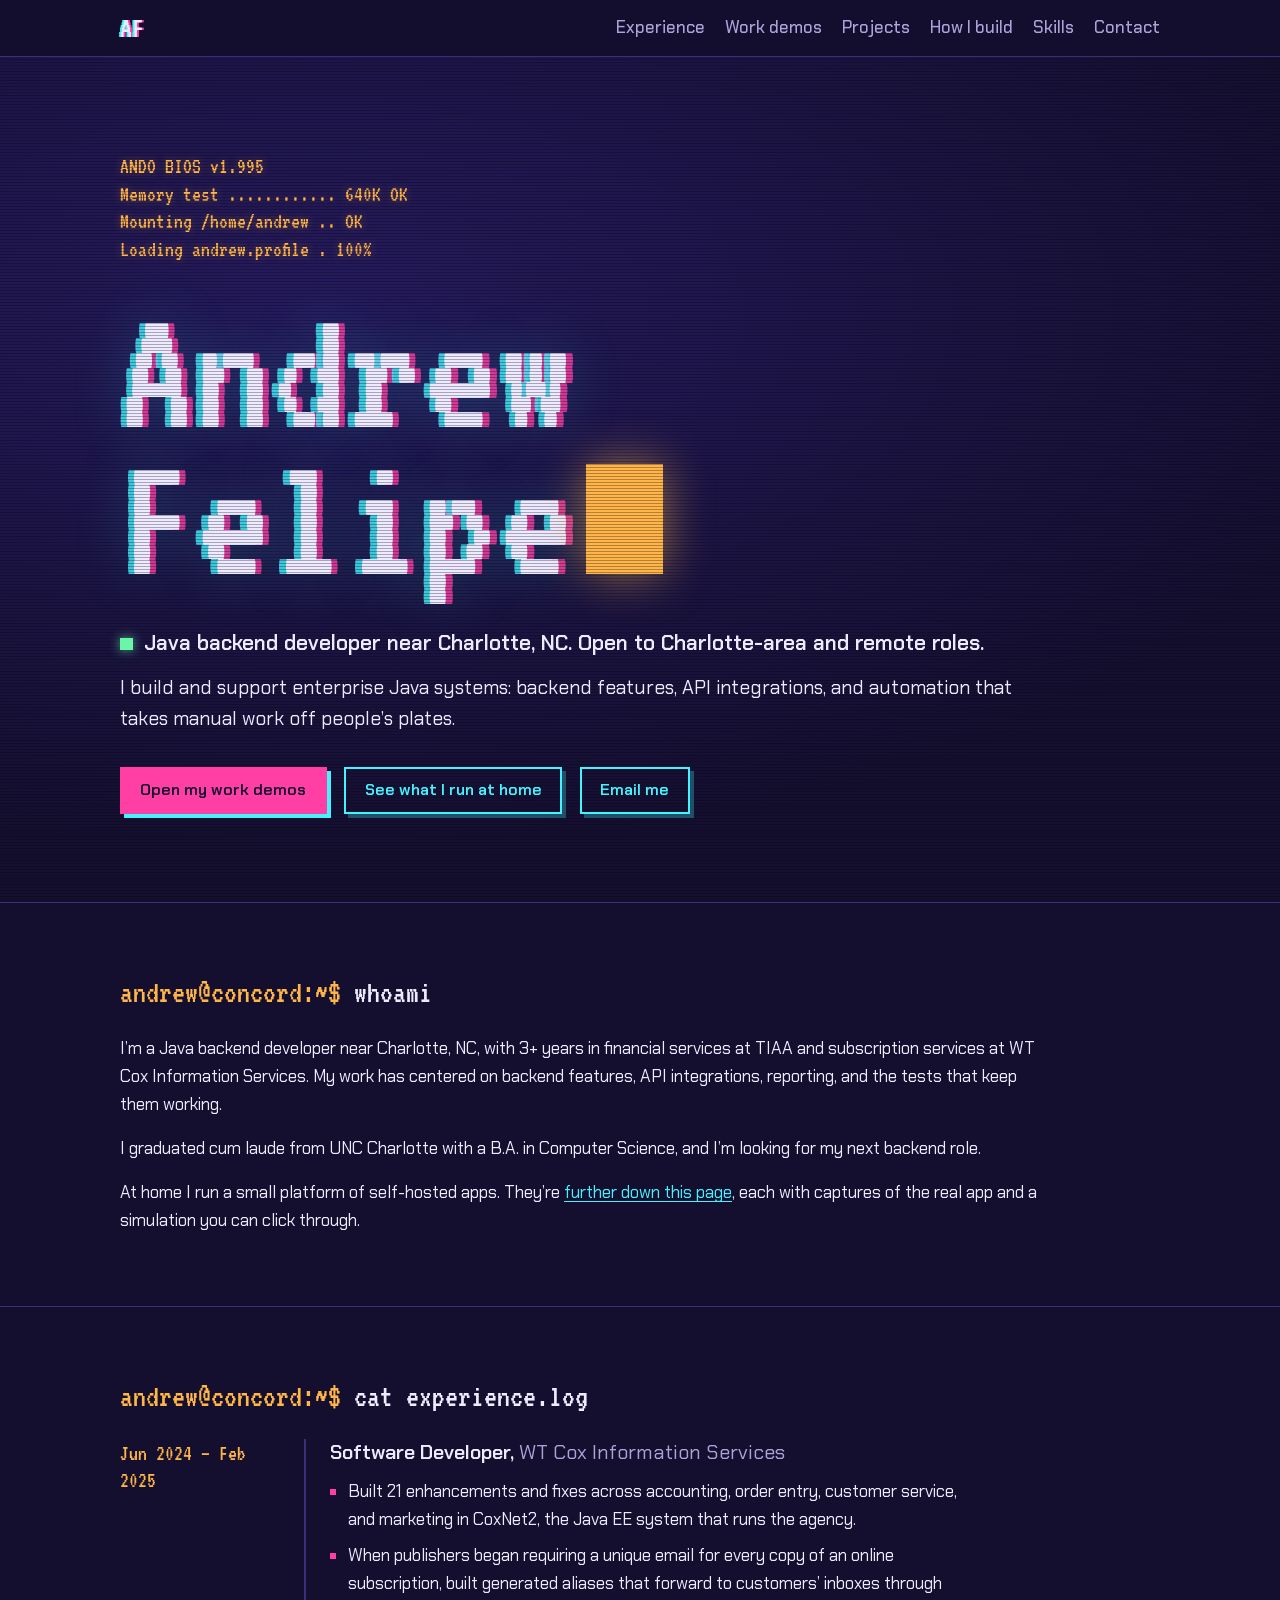
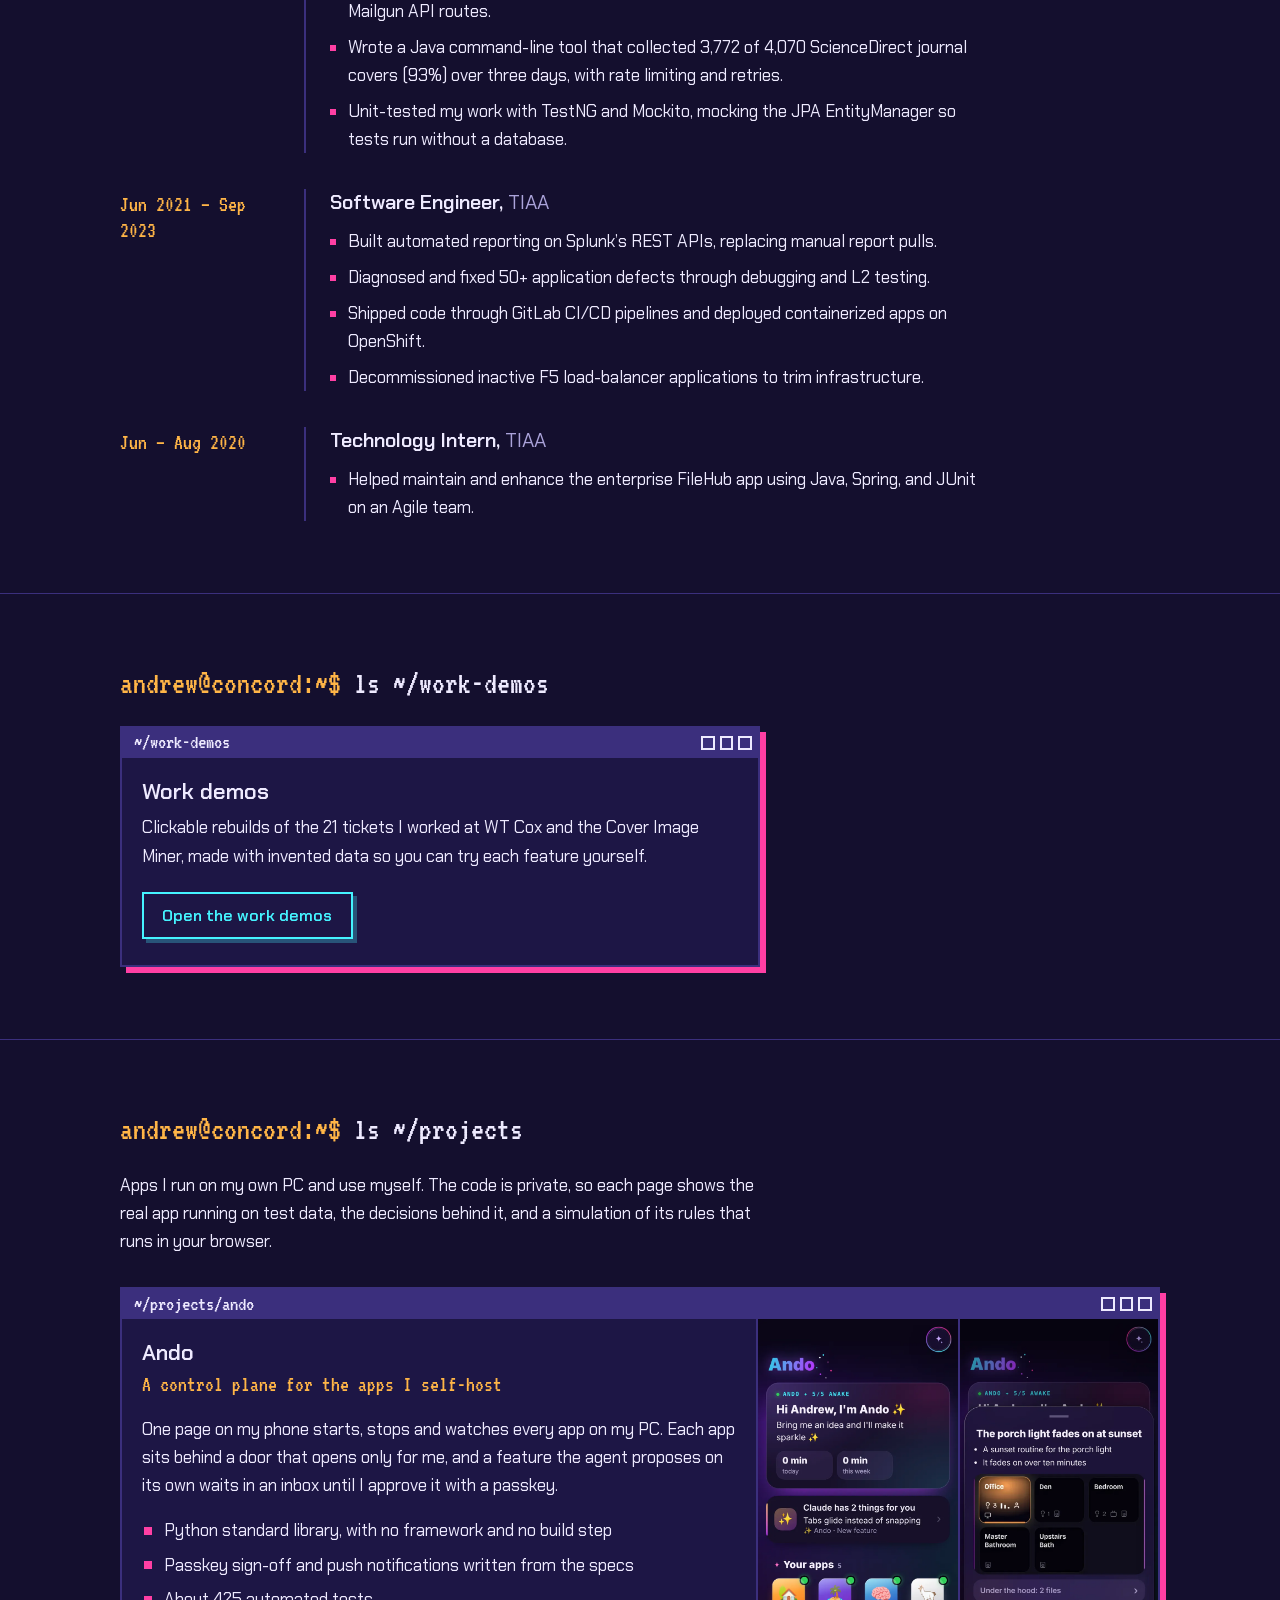
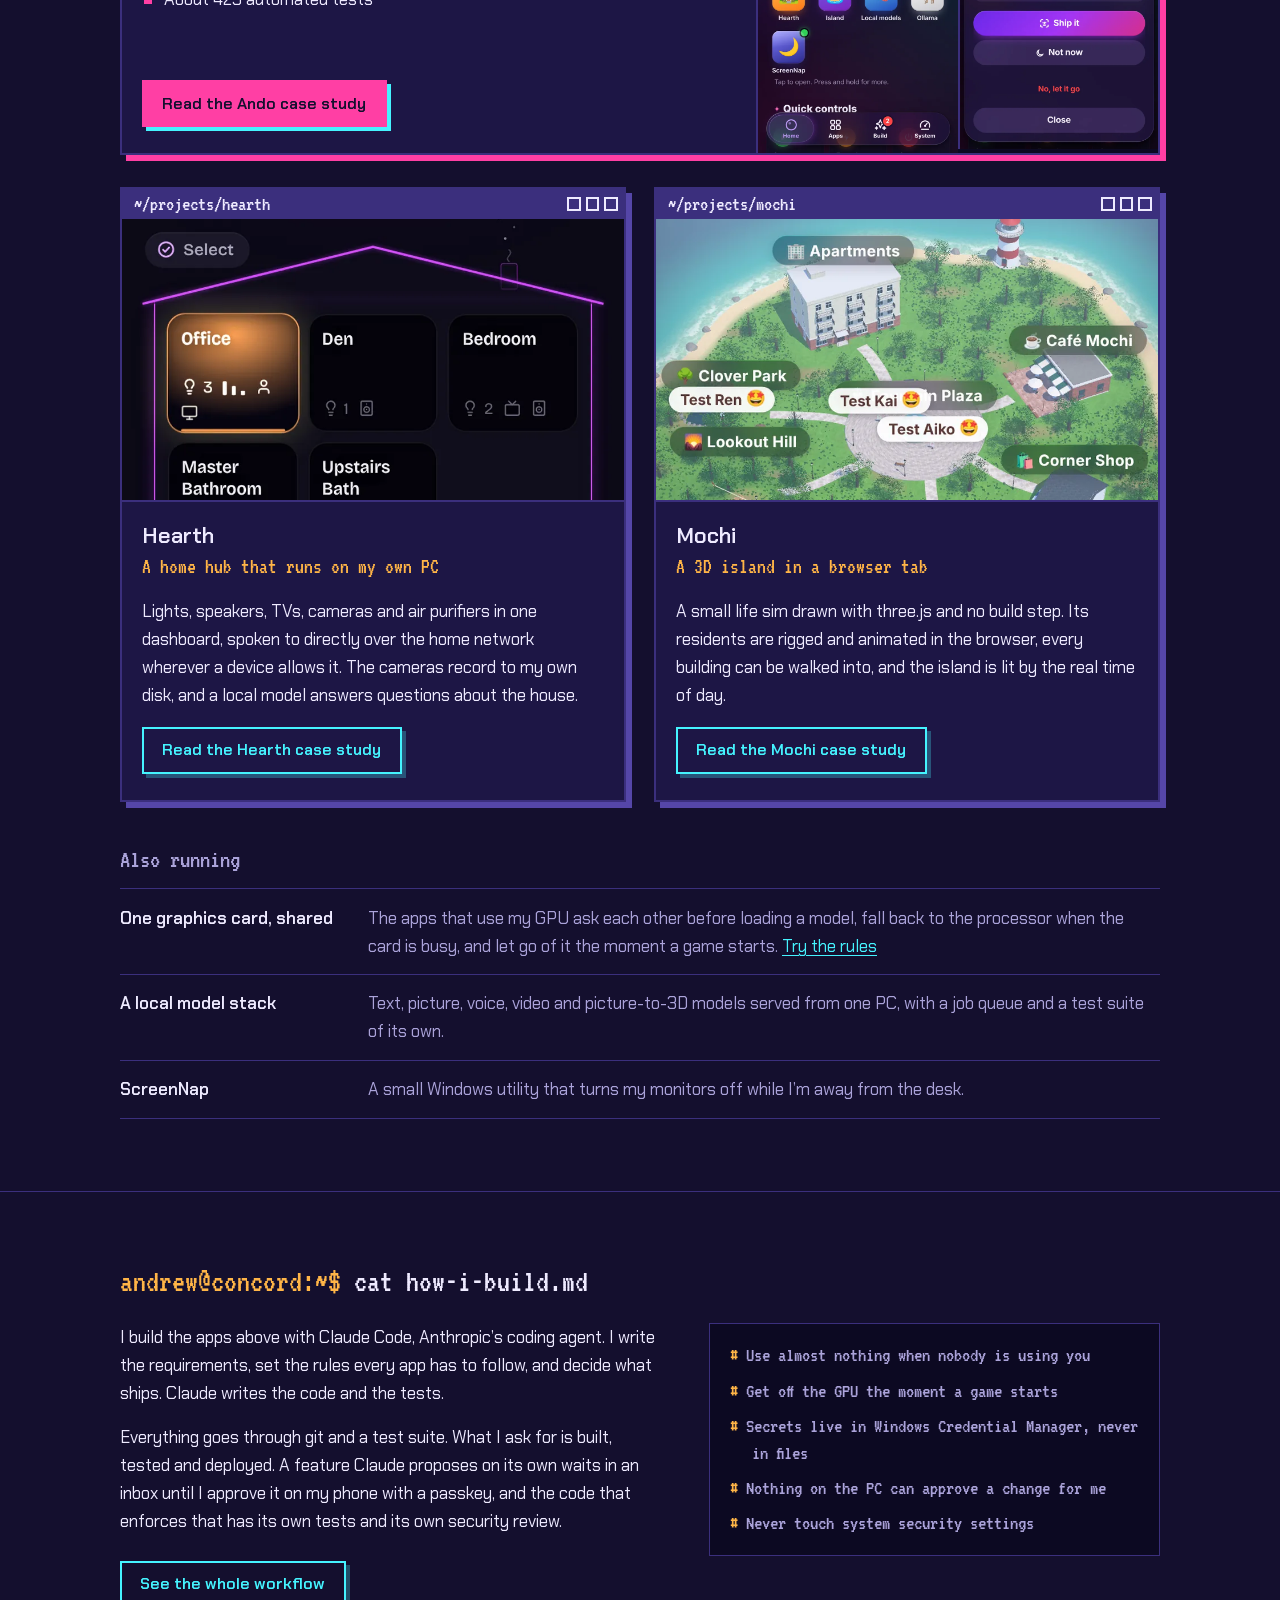
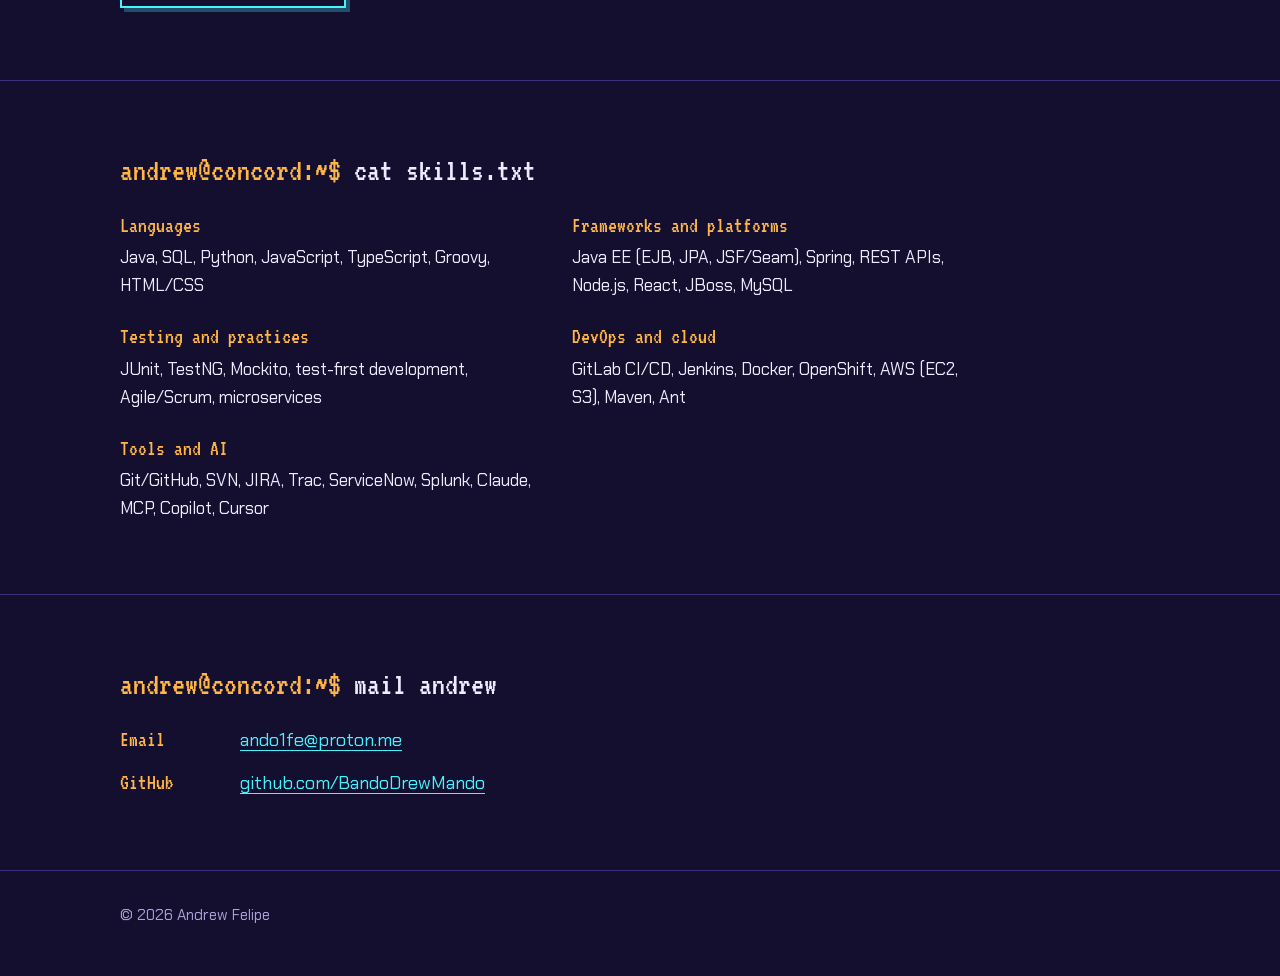
==== commit a9375f27: "Bring the home projects up to date Mochi: a Step inside section with five captures on foot (the café" ====
--- a/index.html
+++ b/index.html
@@ -148,7 +148,7 @@
               <ul class="proof">
                 <li>Python standard library, with no framework and no build step</li>
                 <li>Passkey sign-off and push notifications written from the specs</li>
-                <li>About 400 automated tests</li>
+                <li>About 425 automated tests</li>
               </ul>
               <a class="btn primary" href="projects/ando/">Read the Ando case study</a>
             </div>
@@ -165,7 +165,7 @@
           <div class="window-body">
             <h3><a href="projects/hearth/">Hearth</a></h3>
             <p class="what-it-is">A home hub that runs on my own PC</p>
-            <p>Lights, speakers, TVs, cameras and air purifiers, controlled directly over the home network. The cameras record to my own disk, and a local model answers questions about the house.</p>
+            <p>Lights, speakers, TVs, cameras and air purifiers in one dashboard, spoken to directly over the home network wherever a device allows it. The cameras record to my own disk, and a local model answers questions about the house.</p>
             <a class="btn" href="projects/hearth/">Read the Hearth case study</a>
           </div>
         </article>
@@ -176,7 +176,7 @@
           <div class="window-body">
             <h3><a href="projects/mochi/">Mochi</a></h3>
             <p class="what-it-is">A 3D island in a browser tab</p>
-            <p>A small life sim drawn with three.js and no build step. Its residents are rigged and animated in the browser, and the island is lit by the real time of day.</p>
+            <p>A small life sim drawn with three.js and no build step. Its residents are rigged and animated in the browser, every building can be walked into, and the island is lit by the real time of day.</p>
             <a class="btn" href="projects/mochi/">Read the Mochi case study</a>
           </div>
         </article>
@@ -192,7 +192,7 @@
           </div>
           <div>
             <dt>A local model stack</dt>
-            <dd>Text, picture, voice and video models served from one PC, with a job queue and a test suite that runs on every push.</dd>
+            <dd>Text, picture, voice, video and picture-to-3D models served from one PC, with a job queue and a test suite of its own.</dd>
           </div>
           <div>
             <dt>ScreenNap</dt>
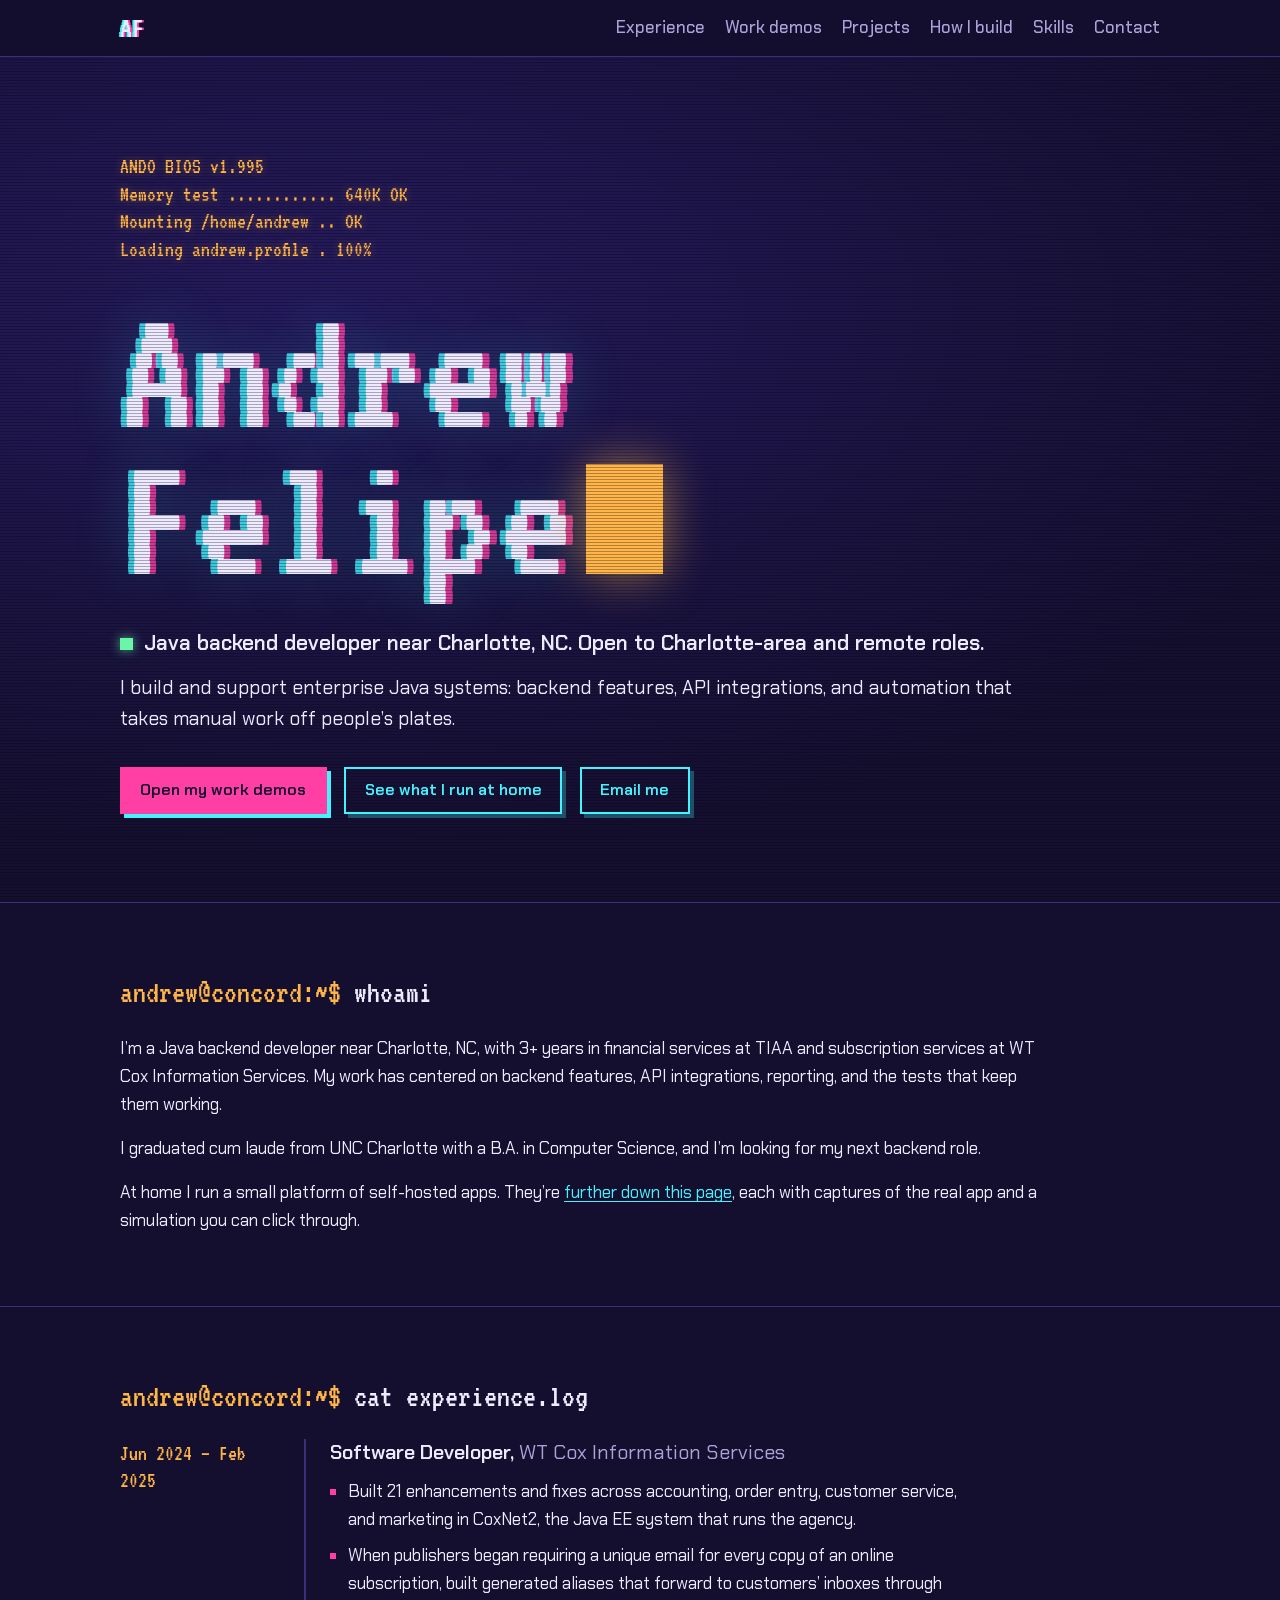
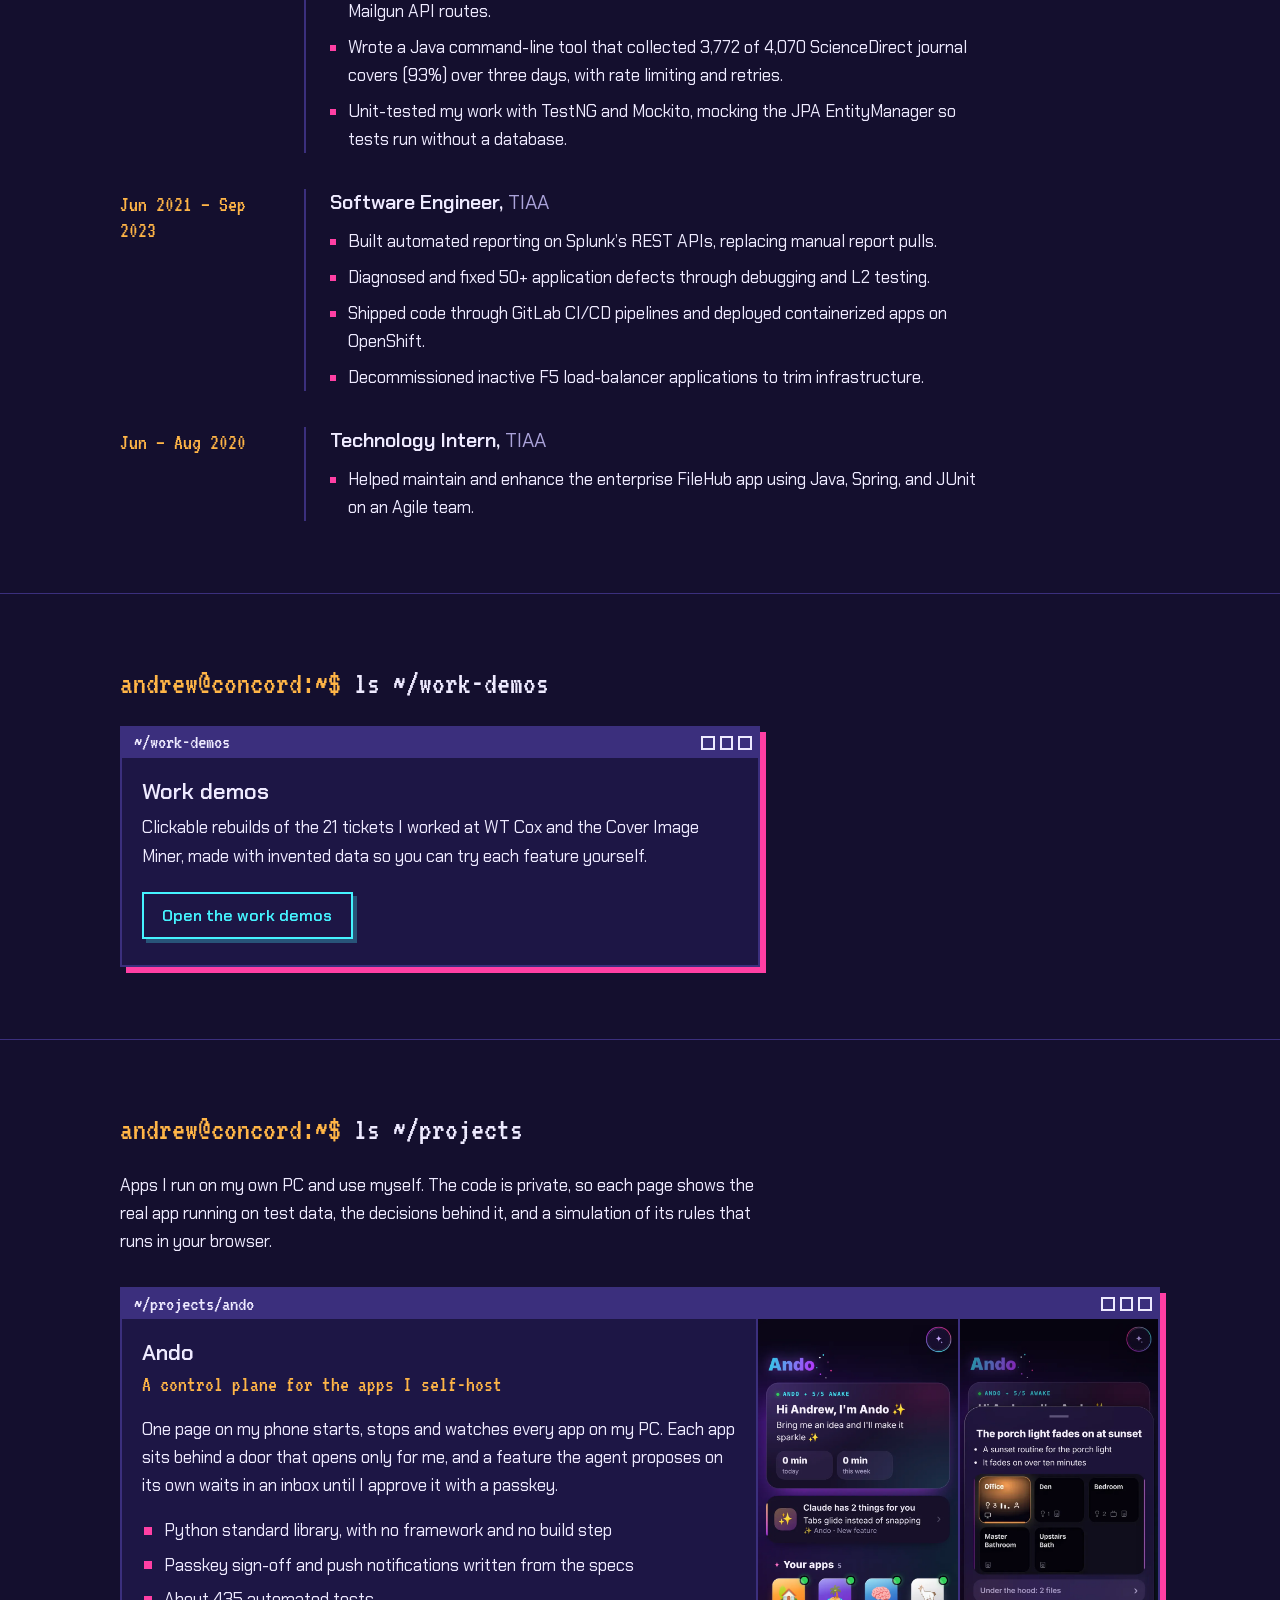
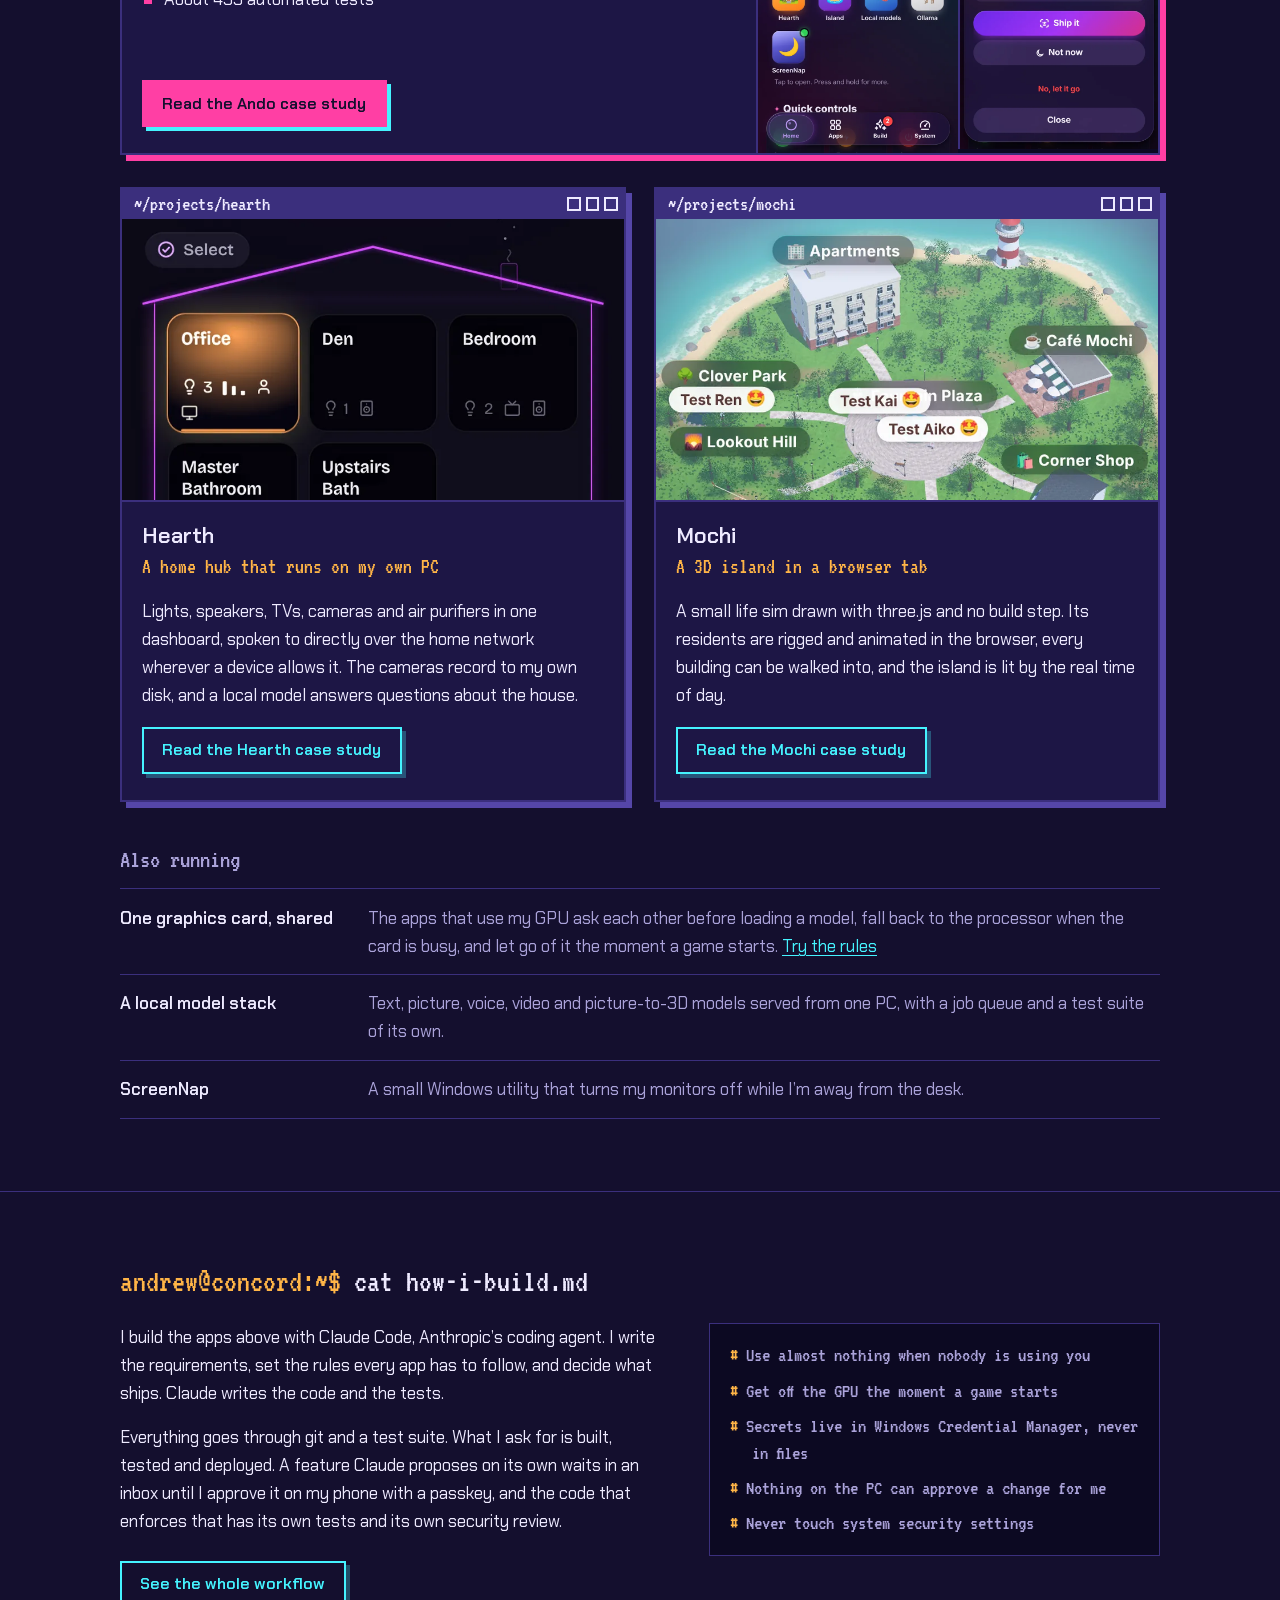
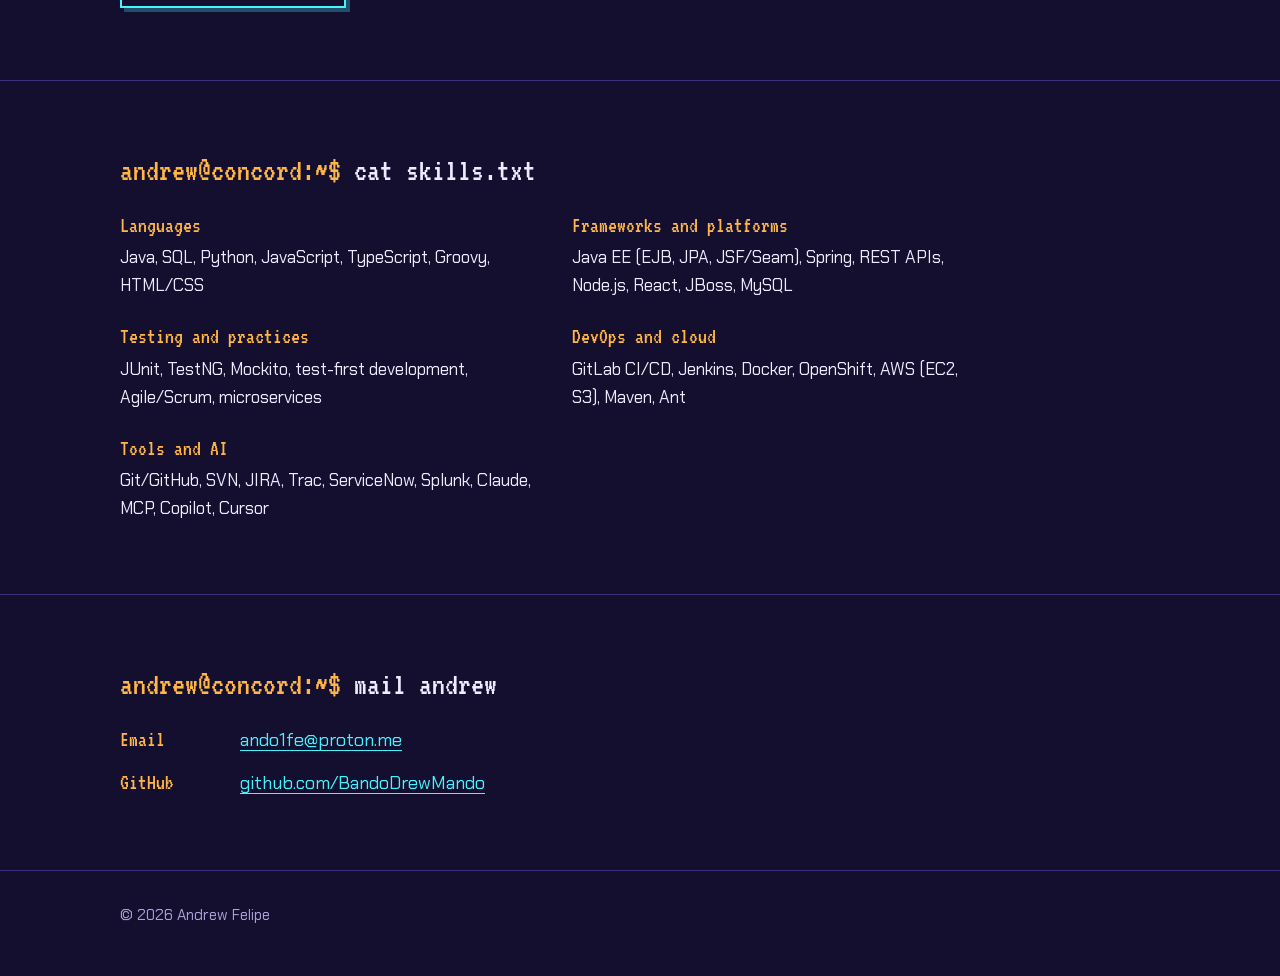
==== commit 04fb5c42: "Test counts as of this morning's main Co-Authored-By: Claude Opus 5.5 <noreply@anthropic.com> Claude" ====
--- a/index.html
+++ b/index.html
@@ -148,7 +148,7 @@
               <ul class="proof">
                 <li>Python standard library, with no framework and no build step</li>
                 <li>Passkey sign-off and push notifications written from the specs</li>
-                <li>About 425 automated tests</li>
+                <li>About 435 automated tests</li>
               </ul>
               <a class="btn primary" href="projects/ando/">Read the Ando case study</a>
             </div>
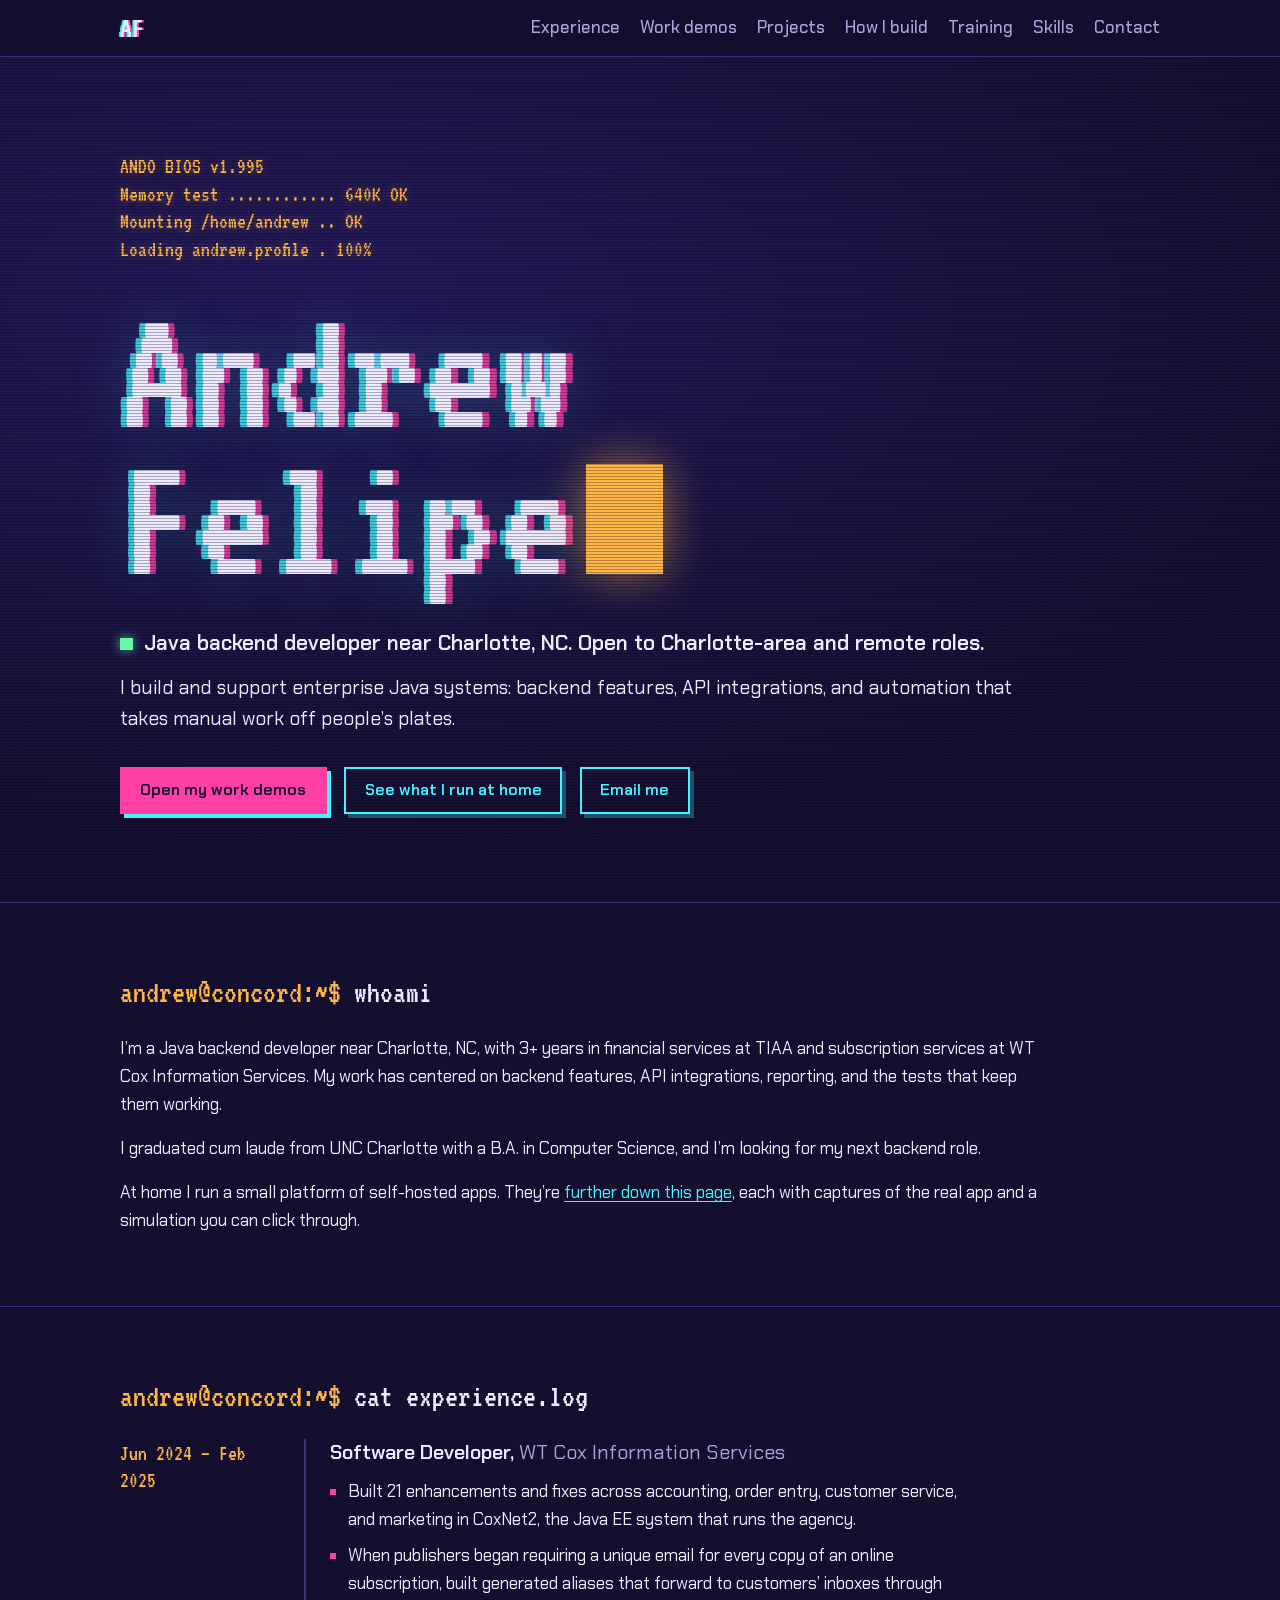
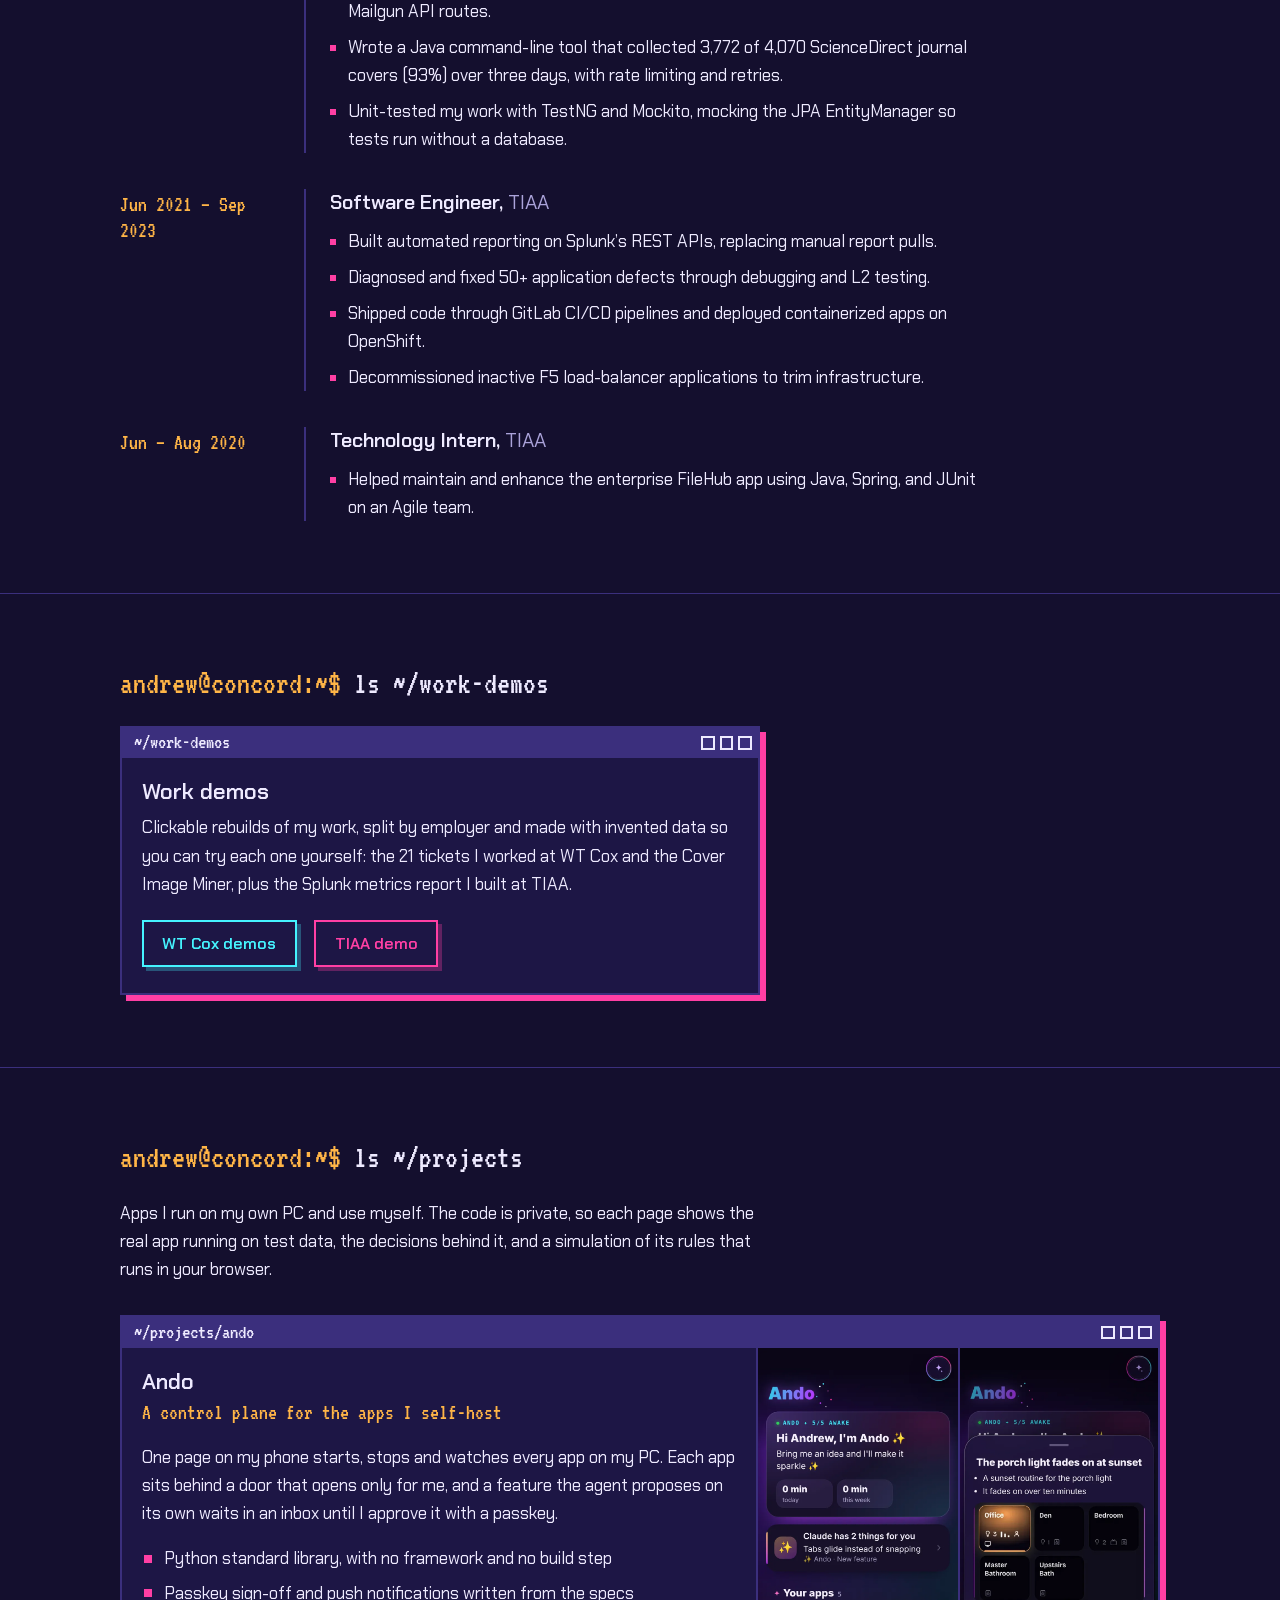
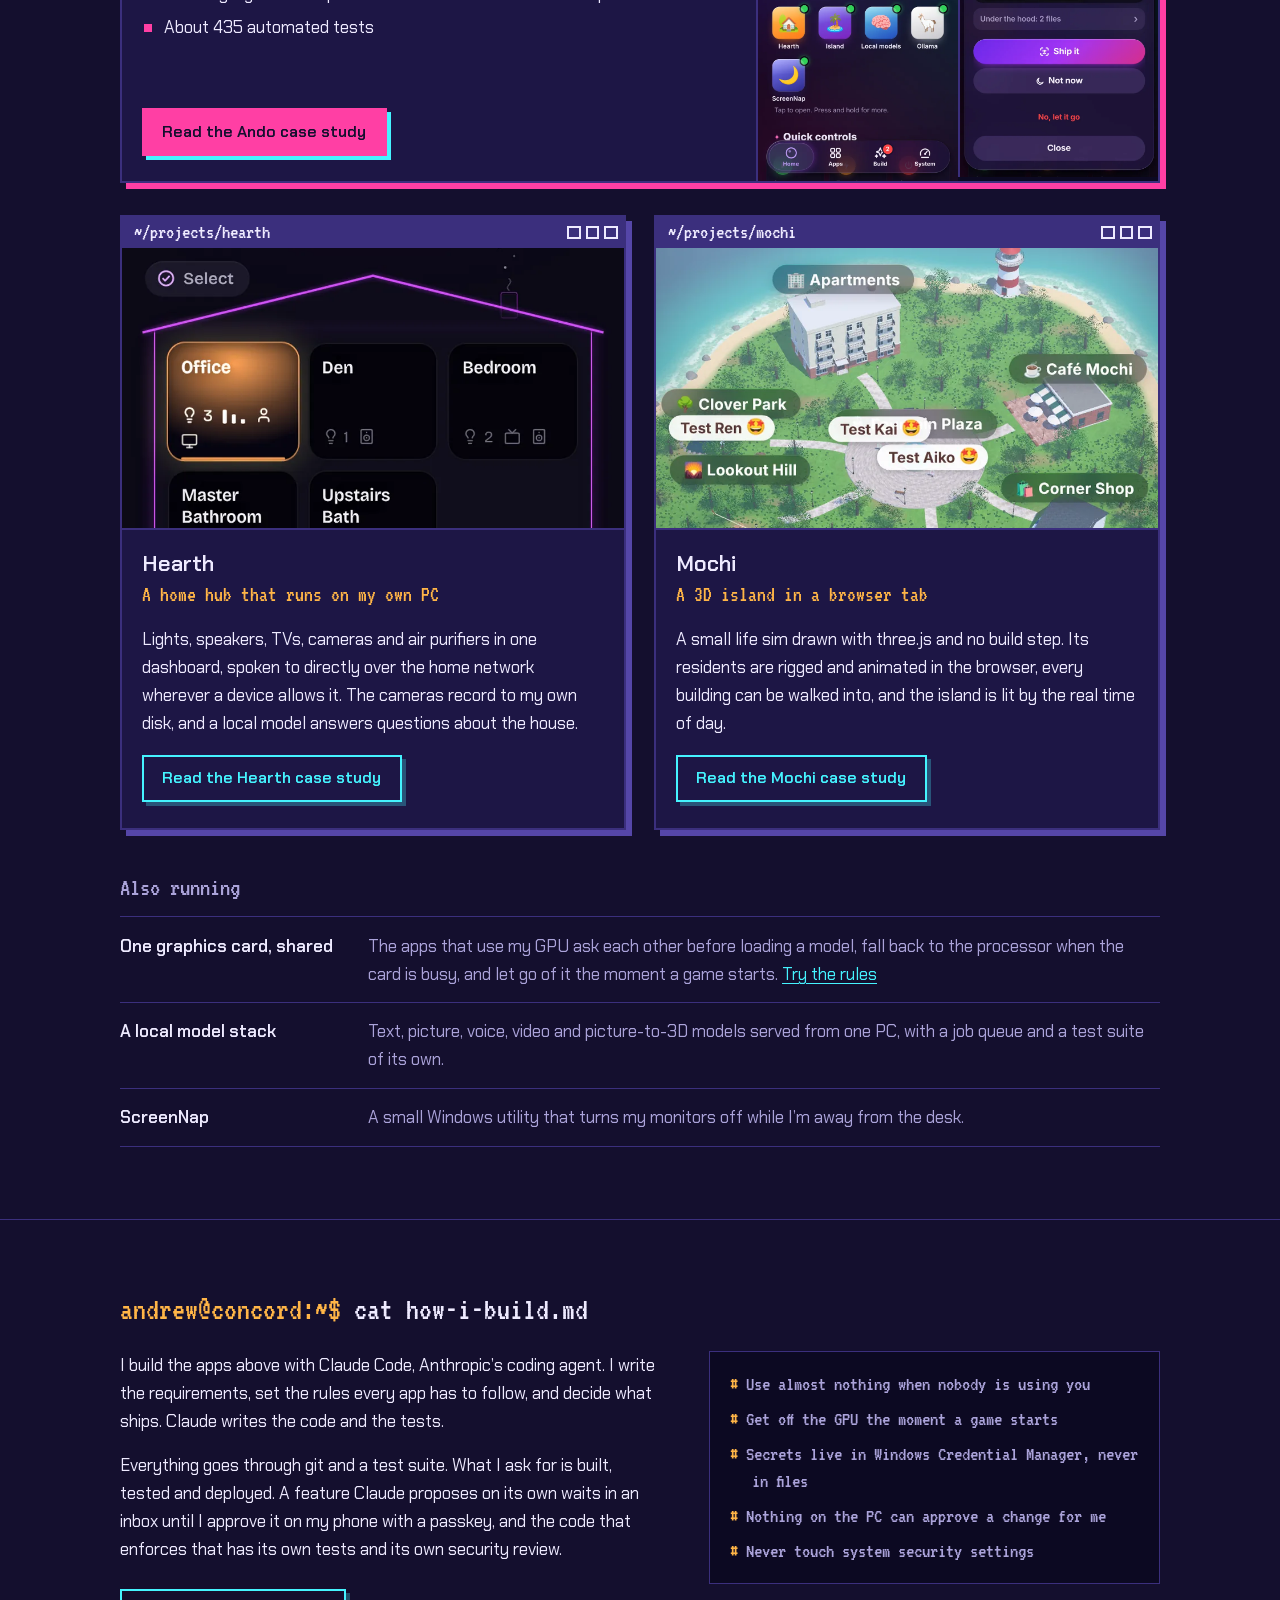
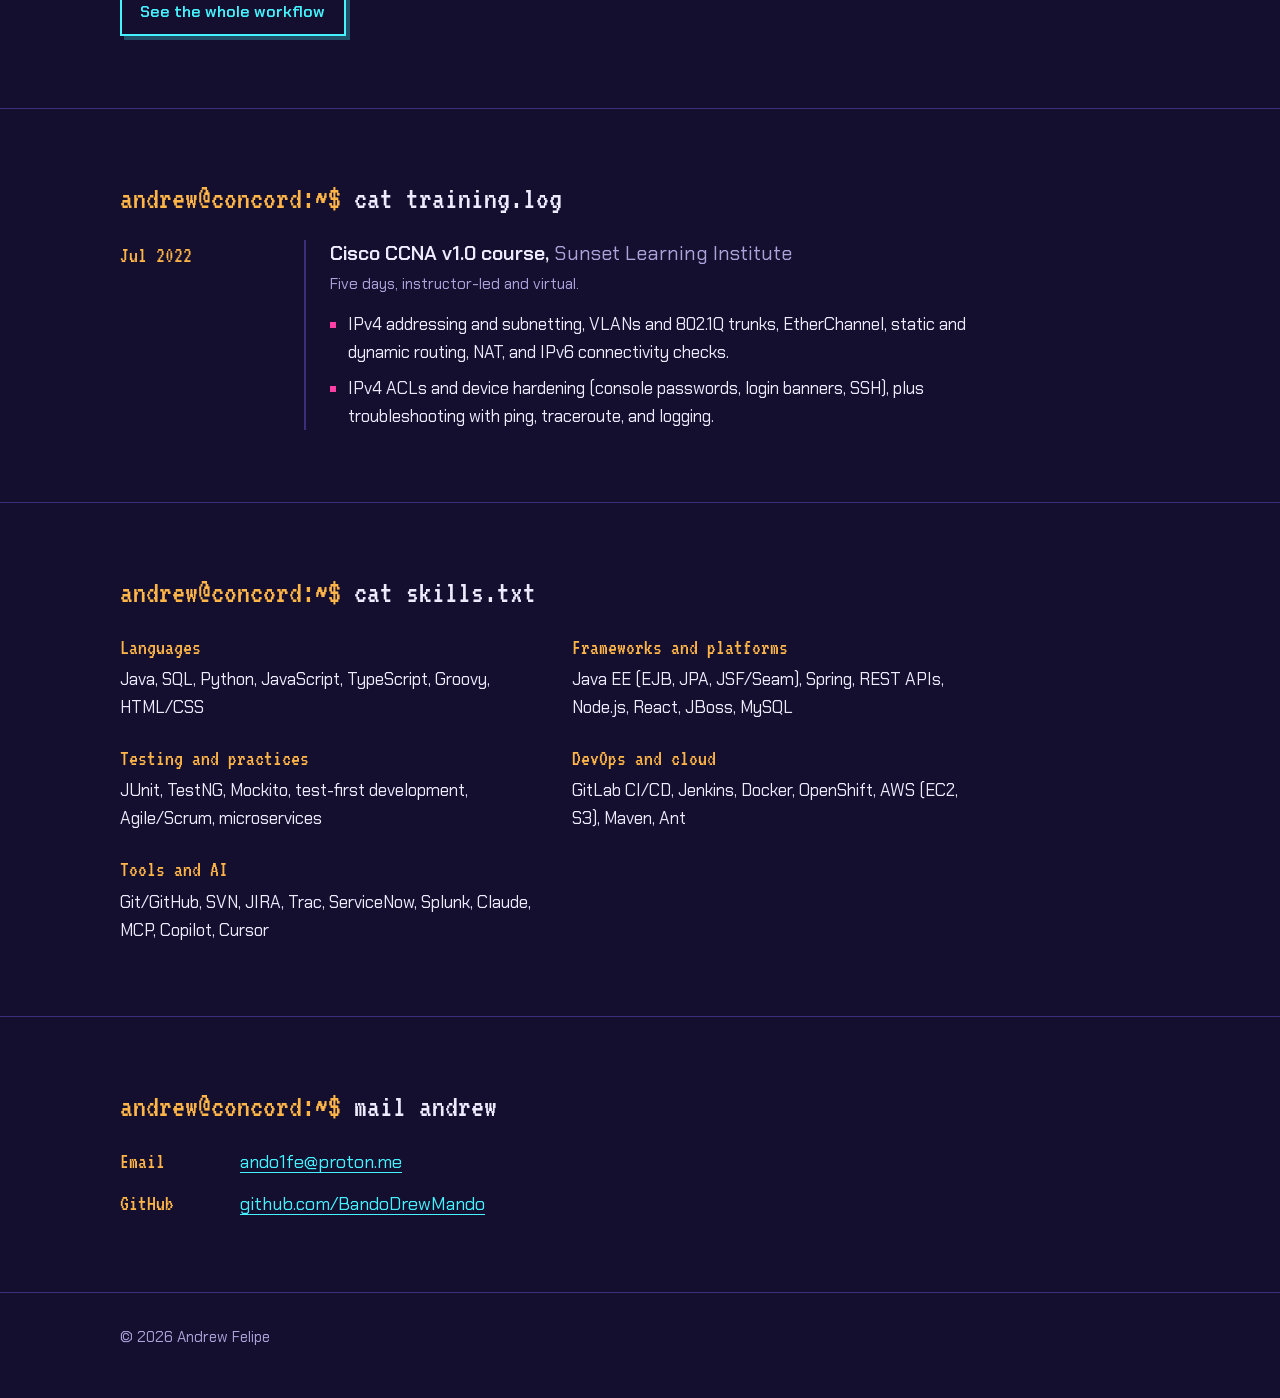
==== commit d1ca46c2: "Merge main into tiaa-metrics-demo Brings the TIAA demo up to date with the redesign and the header f" ====
--- a/index.html
+++ b/index.html
@@ -42,6 +42,7 @@
       <li><a href="#work-demos">Work demos</a></li>
       <li><a href="#projects">Projects</a></li>
       <li><a href="#how-i-build">How I build</a></li>
+      <li><a href="#training">Training</a></li>
       <li><a href="#skills">Skills</a></li>
       <li><a href="#contact">Contact</a></li>
     </ul>
@@ -124,8 +125,11 @@
         <div class="titlebar" aria-hidden="true"><span>~/work-demos</span><span class="ctrl"><span></span><span></span><span></span></span></div>
         <div class="window-body">
           <h3><a href="work-demos/">Work demos</a></h3>
-          <p>Clickable rebuilds of the 21 tickets I worked at WT Cox and the Cover Image Miner, made with invented data so you can try each feature yourself.</p>
-          <a class="btn" href="work-demos/">Open the work demos</a>
+          <p>Clickable rebuilds of my work, split by employer and made with invented data so you can try each one yourself: the 21 tickets I worked at WT Cox and the Cover Image Miner, plus the Splunk metrics report I built at TIAA.</p>
+          <div class="window-actions">
+            <a class="btn" href="work-demos/#wtcox">WT Cox demos</a>
+            <a class="btn tiaa" href="work-demos/#tiaa">TIAA demo</a>
+          </div>
         </div>
       </article>
     </div>
@@ -223,6 +227,25 @@
     </div>
   </section>
 
+  <section class="block" id="training">
+    <div class="wrap">
+      <h2 class="cmd"><span class="sr">Training</span><span aria-hidden="true"><span class="ps1">andrew@concord:~$</span> <span class="run">cat training.log</span></span></h2>
+      <ol class="log">
+        <li class="entry">
+          <p class="when">Jul 2022</p>
+          <div class="what">
+            <h3>Cisco CCNA v1.0 course, <span class="org">Sunset Learning Institute</span></h3>
+            <p class="ctx">Five days, instructor-led and virtual.</p>
+            <ul>
+              <li>IPv4 addressing and subnetting, VLANs and 802.1Q trunks, EtherChannel, static and dynamic routing, NAT, and IPv6 connectivity checks.</li>
+              <li>IPv4 ACLs and device hardening (console passwords, login banners, SSH), plus troubleshooting with ping, traceroute, and logging.</li>
+            </ul>
+          </div>
+        </li>
+      </ol>
+    </div>
+  </section>
+
   <section class="block" id="skills">
     <div class="wrap">
       <h2 class="cmd"><span class="sr">Skills</span><span aria-hidden="true"><span class="ps1">andrew@concord:~$</span> <span class="run">cat skills.txt</span></span></h2>
--- a/styles.css
+++ b/styles.css
@@ -78,6 +78,13 @@
   backdrop-filter: blur(8px);
   border-bottom: 1px solid var(--wire);
 }
+/* X's in-app browser keeps treating its toolbar as covering the page after the toolbar slides away, so the
+   bar sticks a toolbar's height down the screen. This fills the space above the bar so the page never shows
+   through there. In every other browser it sits above the top of the screen, out of sight. */
+.bar::before {
+  content: ""; position: absolute; left: 0; right: 0; bottom: 100%;
+  height: 100vh; background: var(--glass); pointer-events: none;
+}
 .nav { display: flex; align-items: center; gap: 1.25rem; min-height: 3.5rem; }
 .mark {
   flex: none;
@@ -241,6 +248,11 @@
 .block .window p { margin-bottom: 1.1rem; }
 .block .window p:last-child { margin-bottom: 0; }
 .window .btn { margin-top: .3rem; }
+/* Work demos card: one button per employer */
+.window-actions { display: flex; flex-wrap: wrap; gap: .9rem 1.1rem; }
+.btn.tiaa { border-color: var(--magenta); color: var(--magenta); box-shadow: 4px 4px 0 rgba(255, 63, 164, .3); }
+.btn.tiaa:hover { box-shadow: 6px 6px 0 rgba(255, 63, 164, .42); }
+.btn.tiaa:active { box-shadow: 2px 2px 0 rgba(255, 63, 164, .42); }
 
 /* ---- Projects: one wide window, two smaller ones ---- */
 .bento { display: grid; gap: 2rem 1.75rem; grid-template-columns: minmax(0, 1fr); }
